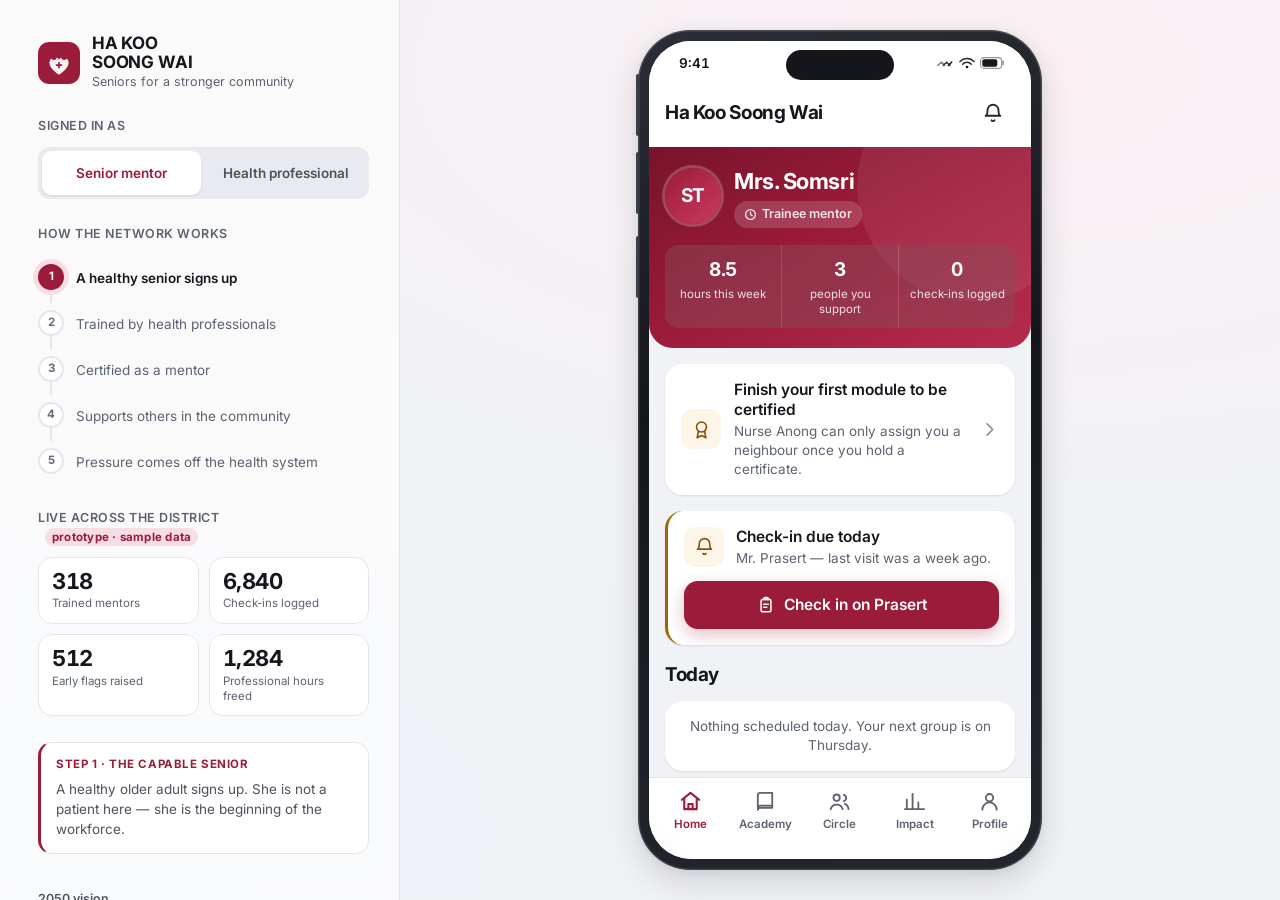
==== index.html @ 1617be30 "Ha Koo Soong Wai — senior mentor network prototype A working, self-contained prototype of the senior" ====
<!doctype html>
<!--
  Ha Koo Soong Wai — Senior-to-Senior Health Network
  Generated by build.js from src/. Edit the files in src/, then run: node build.js
-->
<html lang="en">
<head>
<meta charset="utf-8">
<meta name="viewport" content="width=device-width, initial-scale=1, viewport-fit=cover">
<meta name="color-scheme" content="light">
<title>Ha Koo Soong Wai</title>
<meta name="description" content="A working prototype of a senior-to-senior health network: older adults trained and certified by community health professionals, then supporting other older adults as peer health mentors.">
<link rel="preconnect" href="https://fonts.googleapis.com">
<link rel="preconnect" href="https://fonts.gstatic.com" crossorigin>
<link href="https://fonts.googleapis.com/css2?family=Inter:wght@400;500;600;700&display=swap" rel="stylesheet">
<link rel="icon" href="data:image/svg+xml,%3Csvg xmlns='http://www.w3.org/2000/svg' viewBox='0 0 48 48'%3E%3Crect width='48' height='48' rx='13' fill='%239B1B3A'/%3E%3Cpath d='M24 37.5s-11-6.6-11-14a6.1 6.1 0 0 1 11-3.4 6.1 6.1 0 0 1 11 3.4c0 7.4-11 14-11 14z' fill='%23fff'/%3E%3C/svg%3E">
<style>
/* ==========================================================================
   Ha Koo Soong Wai — Senior-to-Senior Health Network
   Design system. The senior-mentor side of the Ha Koo Soong Wai platform.

   Elderly-first constraints that drive the type scale and hit sizes:
   base text is 17px (not 14), every interactive row is >= 48px tall,
   and body contrast clears 7:1. A text-size control scales type only,
   never spacing, so the layout cannot break at 125%.
   ========================================================================== */

/* --- tokens ------------------------------------------------------------- */
:root {
  /* The prototype deliberately commits to iOS light, matching the platform's existing
     design language, so every colour is painted explicitly rather than themed. */
  color-scheme: light;

  /* brand — inherited from app1 */
  --maroon-900: #5E0E22;
  --maroon-800: #78132C;
  --maroon-700: #9B1B3A;   /* primary */
  --maroon-600: #AE2346;
  --maroon-500: #C93A60;
  --maroon-200: #EDC6D2;
  --maroon-100: #F7DDE5;
  --blush-50:  #FDF3F6;

  /* ink — the two muted steps are set by contrast against the darker of the
     two surfaces (#F1F2F5), not by eye: ink-400 clears 4.6:1 there and ink-500
     5.2:1. ink-300 is decoration only (chevrons, dividers) and never carries
     text, because it does not clear 3:1. */
  --ink-900: #15171C;
  --ink-800: #24272F;
  --ink-600: #4C525E;
  --ink-500: #5C636F;
  --ink-400: #666D78;
  --ink-300: #8A9099;   /* decoration only: clears 3:1, never used for text */

  /* triage panel gradients — endpoints are tokens so the contrast check can
     read them instead of duplicating literals. Both ends clear 4.5:1 on white. */
  --triage-good-a: #0F6B41;  --triage-good-b: #157A48;
  --triage-warn-a: #7E5405;  --triage-warn-b: #9C6B0B;
  --triage-crit-a: #96221A;  --triage-crit-b: #BE3527;

  /* surfaces */
  --paper:  #FFFFFF;
  --canvas: #F1F2F5;
  --canvas-2: #E9EAEF;
  --line: #E4E6EB;
  --line-soft: #F0F1F4;

  /* status — always paired with an icon, never colour alone */
  --good-700: #0F6B41;
  --good-500: #12854F;
  --good-100: #D6EFE1;
  --good-50:  #ECF8F1;

  --warn-700: #7E5405;
  --warn-500: #9A6608;
  --warn-100: #F8E4BE;
  --warn-50:  #FDF6E8;

  --crit-700: #96221A;
  --crit-500: #B32A20;
  --crit-100: #F7D8D4;
  --crit-50:  #FDF1EF;

  --info-700: #17518F;
  --info-500: #1D5FA8;
  --info-100: #D9E7F8;
  --info-50:  #EFF5FD;

  /* data-viz — single-series charts use the brand hue */
  --series-1: #9B1B3A;
  --series-2: #1D5FA8;
  --grid: #E4E6EB;
  --axis: #C7CBD2;

  /* type scale — the only thing the text-size control moves */
  --fs: 1;
  --t-11: calc(11.5px * var(--fs));
  --t-12: calc(12.5px * var(--fs));
  --t-13: calc(13.5px * var(--fs));
  --t-14: calc(14.5px * var(--fs));
  --t-15: calc(15.5px * var(--fs));
  --t-17: calc(17px   * var(--fs));
  --t-19: calc(19px   * var(--fs));
  --t-22: calc(22px   * var(--fs));
  --t-26: calc(26px   * var(--fs));
  --t-32: calc(32px   * var(--fs));
  --t-44: calc(44px   * var(--fs));

  --font: 'Inter', system-ui, -apple-system, 'Segoe UI', Roboto, sans-serif;

  --r-sm: 10px;
  --r-md: 14px;
  --r-lg: 18px;
  --r-xl: 24px;

  --tap: 48px;

  --sh-1: 0 1px 2px rgba(21, 23, 28, .06), 0 1px 3px rgba(21, 23, 28, .04);
  --sh-2: 0 2px 8px rgba(21, 23, 28, .07), 0 1px 2px rgba(21, 23, 28, .04);
  --sh-3: 0 12px 32px rgba(21, 23, 28, .14), 0 2px 8px rgba(21, 23, 28, .06);
  --sh-maroon: 0 6px 18px rgba(155, 27, 58, .28);
}

/* --- reset -------------------------------------------------------------- */
*, *::before, *::after { box-sizing: border-box; }
html, body { margin: 0; padding: 0; }
body {
  font-family: var(--font);
  font-size: var(--t-17);
  line-height: 1.5;
  color: var(--ink-900);
  background: var(--canvas);
  -webkit-font-smoothing: antialiased;
  text-rendering: optimizeLegibility;
}
button, input, select, textarea { font: inherit; color: inherit; border: 0; background: none; }
button { cursor: pointer; border: none; background: none; }
h1, h2, h3, h4, p, ul, ol, figure { margin: 0; }
ul, ol { padding: 0; list-style: none; }
svg { display: block; }
:focus-visible {
  outline: 3px solid var(--maroon-600);
  outline-offset: 2px;
  border-radius: 6px;
}
[hidden] { display: none !important; }

/* ==========================================================================
   Stage — desktop shows the app beside a live system panel
   ========================================================================== */
.stage {
  min-height: 100dvh;
  display: grid;
  grid-template-columns: minmax(340px, 400px) 1fr;
  gap: 0;
  background:
    radial-gradient(120% 80% at 78% 8%, #FBF0F4 0%, rgba(251,240,244,0) 58%),
    radial-gradient(90% 70% at 10% 92%, #EFF1F7 0%, rgba(239,241,247,0) 60%),
    var(--canvas);
}

/* --- rail --------------------------------------------------------------- */
.rail {
  padding: 34px 30px 28px 38px;
  display: flex;
  flex-direction: column;
  gap: 26px;
  border-right: 1px solid var(--line);
  background: rgba(255, 255, 255, .62);
  backdrop-filter: blur(6px);
  overflow-y: auto;
  max-height: 100dvh;
}
.rail__brand { display: flex; align-items: center; gap: 12px; }
.rail__mark { flex: none; }
.brand__name {
  font-size: var(--t-17);
  font-weight: 700;
  letter-spacing: -.01em;
  line-height: 1.1;
  text-transform: uppercase;
}
.brand__sub {
  font-size: var(--t-12);
  color: var(--ink-500);
  margin-top: 3px;
  line-height: 1.35;
}

.rail__block { display: flex; flex-direction: column; gap: 11px; }
.rail__label {
  font-size: var(--t-12);
  font-weight: 600;
  color: var(--ink-500);
  letter-spacing: .04em;
  text-transform: uppercase;
}
/* the counters are illustrative — say so rather than let them read as real */
.demo-tag {
  margin-left: 7px;
  padding: 2px 7px;
  border-radius: 999px;
  background: var(--maroon-100);
  color: var(--maroon-700);
  font-size: var(--t-11);
  font-weight: 700;
  letter-spacing: .02em;
  text-transform: none;
  white-space: nowrap;
}

/* role switch */
.roles { display: flex; gap: 6px; background: var(--canvas-2); padding: 4px; border-radius: 12px; }
.roles button {
  flex: 1;
  min-height: 44px;
  border-radius: 9px;
  font-size: var(--t-13);
  font-weight: 600;
  color: var(--ink-600);
  transition: background .16s ease, color .16s ease;
}
.roles button[aria-selected="true"] {
  background: var(--paper);
  color: var(--maroon-700);
  box-shadow: var(--sh-1);
}

/* the loop diagram */
.loop { position: relative; display: flex; flex-direction: column; gap: 2px; }
.loop__item {
  position: relative;
  display: grid;
  grid-template-columns: 26px 1fr;
  gap: 12px;
  align-items: center;
  min-height: 44px;
  padding: 7px 0;
  text-align: left;
  width: 100%;
  transition: opacity .18s ease;
}
.loop__item::before {
  content: '';
  position: absolute;
  left: 12px;
  top: 26px;
  bottom: -4px;
  width: 2px;
  background: var(--line);
}
.loop__item:last-child::before { display: none; }
.loop__dot {
  width: 26px; height: 26px;
  border-radius: 50%;
  display: grid; place-items: center;
  background: var(--paper);
  border: 2px solid var(--line);
  color: var(--ink-400);
  font-size: var(--t-11);
  font-weight: 700;
  z-index: 1;
  transition: all .2s ease;
}
.loop__text { font-size: var(--t-13); color: var(--ink-500); line-height: 1.35; padding-top: 3px; }
.loop__item.is-done .loop__dot { border-color: var(--maroon-200); color: var(--maroon-700); background: var(--blush-50); }
.loop__item.is-done::before { background: var(--maroon-200); }
.loop__item.is-active .loop__dot {
  background: var(--maroon-700);
  border-color: var(--maroon-700);
  color: #fff;
  box-shadow: 0 0 0 5px var(--maroon-100);
}
.loop__item.is-active .loop__text { color: var(--ink-900); font-weight: 600; }
.loop__item[data-go]:hover .loop__text { color: var(--maroon-700); }

/* live counters */
.counters { display: grid; grid-template-columns: 1fr 1fr; gap: 10px; }
.counter {
  background: var(--paper);
  border: 1px solid var(--line);
  border-radius: var(--r-md);
  padding: 11px 13px 12px;
  transition: border-color .3s ease, box-shadow .3s ease, background .3s ease;
}
.counter.is-bumped {
  border-color: var(--maroon-200);
  background: var(--blush-50);
  box-shadow: 0 0 0 4px rgba(155, 27, 58, .07);
}
.counter__v {
  font-size: var(--t-22);
  font-weight: 700;
  letter-spacing: -.02em;
  line-height: 1.1;
}
.counter__k { font-size: var(--t-11); color: var(--ink-500); margin-top: 3px; line-height: 1.3; }
.counter.is-bumped .counter__v { color: var(--maroon-700); }

/* narration */
.note {
  background: var(--paper);
  border: 1px solid var(--line);
  border-left: 3px solid var(--maroon-700);
  border-radius: var(--r-md);
  padding: 13px 15px 14px;
}
.note__eyebrow {
  font-size: var(--t-11);
  font-weight: 700;
  color: var(--maroon-700);
  letter-spacing: .05em;
  text-transform: uppercase;
}
.note__body { font-size: var(--t-13); color: var(--ink-600); line-height: 1.5; margin-top: 5px; }

.rail__foot { margin-top: auto; padding-top: 10px; display: flex; flex-direction: column; gap: 12px; }
.rail__vision { font-size: var(--t-12); color: var(--ink-400); line-height: 1.5; }
.rail__vision b { color: var(--ink-600); font-weight: 600; }

.ghost-btn {
  min-height: 44px;
  border: 1px solid var(--line);
  border-radius: var(--r-sm);
  background: var(--paper);
  font-size: var(--t-13);
  font-weight: 600;
  color: var(--ink-600);
  display: inline-flex; align-items: center; justify-content: center; gap: 7px;
  transition: background .15s ease, border-color .15s ease;
}
.ghost-btn:hover { background: var(--blush-50); border-color: var(--maroon-200); color: var(--maroon-700); }

/* --- phone -------------------------------------------------------------- */
.stage__phone-area {
  display: grid;
  place-items: center;
  padding: 30px 24px;
  min-height: 100dvh;
}
.phone {
  width: 404px;
  max-width: 100%;
  height: min(872px, calc(100dvh - 60px));
  background: linear-gradient(168deg, #2B2E36 0%, #14161B 42%, #23262D 100%);
  border-radius: 52px;
  padding: 11px;
  box-shadow:
    var(--sh-3),
    inset 0 0 0 1.5px rgba(255, 255, 255, .14);
  position: relative;
  flex: none;
}
.phone::after {
  content: '';
  position: absolute;
  top: 122px; left: -2px;
  width: 3px; height: 62px;
  border-radius: 2px 0 0 2px;
  background: #3A3E47;
  box-shadow: 0 -78px 0 #3A3E47, 0 84px 0 #3A3E47;
}
.phone__screen {
  width: 100%; height: 100%;
  background: var(--paper);
  border-radius: 42px;
  overflow: hidden;
  display: flex;
  flex-direction: column;
  position: relative;
}

/* status bar */
.statusbar {
  flex: none;
  height: 44px;
  padding: 0 26px 0 30px;
  display: flex;
  align-items: center;
  justify-content: space-between;
  font-size: var(--t-13);
  font-weight: 600;
  background: var(--paper);
  position: relative;
  z-index: 20;
}
.statusbar__notch {
  position: absolute;
  top: 9px; left: 50%;
  transform: translateX(-50%);
  width: 108px; height: 30px;
  background: #14161B;
  border-radius: 16px;
}
.statusbar__right { display: flex; align-items: center; gap: 5px; }
.statusbar__right svg { color: var(--ink-900); }

/* app chrome */
.app { flex: 1; display: flex; flex-direction: column; min-height: 0; }
.appbar {
  flex: none;
  display: flex;
  align-items: center;
  gap: 10px;
  padding: 6px 16px 12px;
  background: var(--paper);
  min-height: 52px;
  position: relative;
  z-index: 15;
}
.appbar__title {
  font-size: var(--t-19);
  font-weight: 700;
  letter-spacing: -.02em;
  flex: 1;
  min-width: 0;
  overflow: hidden;
  text-overflow: ellipsis;
  white-space: nowrap;
}
.appbar__title--c { text-align: center; }
.appbar__btn {
  width: 44px; height: 44px;
  border-radius: 50%;
  display: grid; place-items: center;
  color: var(--ink-800);
  flex: none;
  position: relative;
  transition: background .15s ease;
}
.appbar__btn:hover { background: var(--line-soft); }
.appbar__btn--back { margin-left: -8px; }
.appbar__dot {
  position: absolute;
  top: 5px; right: 5px;
  min-width: 16px; height: 16px;
  padding: 0 4px;
  border-radius: 8px;
  background: var(--crit-500);
  color: #fff;
  font-size: var(--t-11);
  font-weight: 700;
  display: grid; place-items: center;
  border: 2px solid var(--paper);
}

.view {
  flex: 1;
  overflow-y: auto;
  overflow-x: hidden;
  background: var(--canvas);
  scrollbar-width: thin;
  scroll-behavior: smooth;
  overscroll-behavior: contain;
}
.view::-webkit-scrollbar { width: 8px; }
.view::-webkit-scrollbar-thumb { background: #D3D6DC; border-radius: 4px; border: 2px solid var(--canvas); }
.pad { padding: 16px; display: flex; flex-direction: column; gap: 16px; }
.pad--flush { padding: 0; }

/* tab bar */
.tabbar {
  flex: none;
  display: grid;
  grid-template-columns: repeat(5, 1fr);
  background: rgba(255, 255, 255, .94);
  backdrop-filter: blur(12px);
  border-top: 1px solid var(--line);
  padding: 6px 4px 20px;
}
.tabbar button {
  display: flex;
  flex-direction: column;
  align-items: center;
  gap: 3px;
  padding: 6px 2px;
  min-height: var(--tap);
  color: var(--ink-500);
  font-size: var(--t-11);
  font-weight: 600;
  border-radius: 10px;
  transition: color .15s ease;
  position: relative;
}
.tabbar button[aria-current="page"] { color: var(--maroon-700); }
.tabbar__badge {
  position: absolute;
  top: 1px;
  left: 50%;
  margin-left: 4px;
  min-width: 15px; height: 15px;
  padding: 0 3px;
  border-radius: 8px;
  background: var(--crit-500);
  color: #fff;
  font-size: var(--t-11);
  font-weight: 700;
  display: grid; place-items: center;
  border: 2px solid var(--paper);
}

/* ==========================================================================
   Components
   ========================================================================== */
.card {
  background: var(--paper);
  border-radius: var(--r-lg);
  box-shadow: var(--sh-1);
  overflow: hidden;
}
.card--pad { padding: 16px; }
.card--flat { box-shadow: none; border: 1px solid var(--line); }

.section-head {
  display: flex;
  align-items: baseline;
  justify-content: space-between;
  gap: 10px;
  margin-bottom: -4px;
}
.section-head h2 {
  font-size: var(--t-19);
  font-weight: 700;
  letter-spacing: -.02em;
}
.section-head p { font-size: var(--t-12); color: var(--ink-500); }
.link-btn {
  font-size: var(--t-13);
  font-weight: 600;
  color: var(--maroon-700);
  min-height: 32px;
  padding: 0 2px;
  display: inline-flex; align-items: center; gap: 4px;
}

/* buttons */
.btn {
  min-height: var(--tap);
  padding: 0 20px;
  border-radius: var(--r-md);
  font-size: var(--t-15);
  font-weight: 600;
  display: inline-flex;
  align-items: center;
  justify-content: center;
  gap: 9px;
  transition: background .15s ease, transform .08s ease, box-shadow .15s ease;
}
.btn:active { transform: scale(.985); }
.btn--primary { background: var(--maroon-700); color: #fff; box-shadow: var(--sh-maroon); }
.btn--primary:hover { background: var(--maroon-600); }
.btn--ghost { background: var(--paper); color: var(--ink-800); box-shadow: inset 0 0 0 1.5px var(--line); }
.btn--ghost:hover { background: var(--line-soft); }
.btn--soft { background: var(--blush-50); color: var(--maroon-700); box-shadow: inset 0 0 0 1.5px var(--maroon-100); }
.btn--soft:hover { background: var(--maroon-100); }
.btn--good { background: var(--good-500); color: #fff; }
.btn--good:hover { background: var(--good-700); }
.btn--danger { background: var(--crit-500); color: #fff; }
.btn--danger:hover { background: var(--crit-700); }
.btn--block { width: 100%; }
.btn--sm { min-height: 40px; padding: 0 15px; font-size: var(--t-13); }
.btn[disabled] { opacity: .45; pointer-events: none; }

/* chips */
.chip {
  display: inline-flex;
  align-items: center;
  gap: 5px;
  min-height: 30px;
  padding: 4px 11px;
  border-radius: 999px;
  font-size: var(--t-12);
  font-weight: 600;
  background: var(--canvas-2);
  color: var(--ink-600);
  white-space: nowrap;
}
.chip--good { background: var(--good-100); color: var(--good-700); }
.chip--warn { background: var(--warn-100); color: var(--warn-700); }
.chip--crit { background: var(--crit-100); color: var(--crit-700); }
.chip--info { background: var(--info-100); color: var(--info-700); }
.chip--brand { background: var(--maroon-100); color: var(--maroon-700); }
.chips { display: flex; flex-wrap: wrap; gap: 7px; }

/* rows */
.row {
  display: flex;
  align-items: center;
  gap: 13px;
  width: 100%;
  min-height: var(--tap);
  padding: 12px 16px;
  text-align: left;
  transition: background .15s ease;
}
.row + .row { box-shadow: inset 0 1px 0 var(--line-soft); }
.row:hover { background: var(--blush-50); }
.row__ic {
  width: 40px; height: 40px;
  border-radius: 11px;
  display: grid; place-items: center;
  flex: none;
  background: var(--blush-50);
  color: var(--maroon-700);
}
.row__ic--good { background: var(--good-50); color: var(--good-700); }
.row__ic--warn { background: var(--warn-50); color: var(--warn-700); }
.row__ic--crit { background: var(--crit-50); color: var(--crit-700); }
.row__ic--info { background: var(--info-50); color: var(--info-700); }
.row__ic--plain { background: var(--canvas-2); color: var(--ink-600); }
/* these are spans, so they must be told to stack — as inline elements the
   title and subtitle run together on one line */
.row__b { flex: 1; min-width: 0; display: block; }
.row__t { display: block; font-size: var(--t-15); font-weight: 600; line-height: 1.3; }
.row__s { display: block; font-size: var(--t-13); color: var(--ink-500); line-height: 1.4; margin-top: 2px; }
.row__chev { color: var(--ink-300); flex: none; }

/* avatars */
.av {
  border-radius: 50%;
  display: grid;
  place-items: center;
  flex: none;
  font-weight: 700;
  color: #fff;
  background: var(--maroon-700);
  overflow: hidden;
  letter-spacing: -.01em;
}
.av--56 { width: 56px; height: 56px; font-size: var(--t-19); }
.av--48 { width: 48px; height: 48px; font-size: var(--t-17); }
.av--40 { width: 40px; height: 40px; font-size: var(--t-14); }
.av--72 { width: 72px; height: 72px; font-size: var(--t-26); }
.av--g1 { background: linear-gradient(140deg, #9B1B3A, #C93A60); }
.av--g2 { background: linear-gradient(140deg, #1D5FA8, #3E82CF); }
.av--g3 { background: linear-gradient(140deg, #0F6B41, #1E9C63); }
.av--g4 { background: linear-gradient(140deg, #7E5405, #B98A16); }
.av--g5 { background: linear-gradient(140deg, #4B3A8F, #7A66C9); }
.av--g6 { background: linear-gradient(140deg, #96221A, #C4544A); }
.av-wrap { position: relative; flex: none; }
.av-wrap__badge {
  position: absolute;
  right: -2px; bottom: -2px;
  width: 22px; height: 22px;
  border-radius: 50%;
  background: var(--good-500);
  border: 2.5px solid var(--paper);
  display: grid; place-items: center;
  color: #fff;
}

/* hero / mentor banner */
.hero {
  background: linear-gradient(150deg, var(--maroon-800) 0%, var(--maroon-700) 46%, #B62B4E 100%);
  color: #fff;
  padding: 18px 16px 20px;
  border-radius: 0 0 var(--r-xl) var(--r-xl);
  position: relative;
  overflow: hidden;
}
.hero::after {
  content: '';
  position: absolute;
  right: -56px; top: -76px;
  width: 230px; height: 230px;
  border-radius: 50%;
  background: rgba(255, 255, 255, .07);
}
.hero__top { display: flex; align-items: center; gap: 13px; position: relative; z-index: 1; }
.hero__name { font-size: var(--t-22); font-weight: 700; letter-spacing: -.02em; }
.hero__meta { font-size: var(--t-13); opacity: .88; margin-top: 3px; display: flex; align-items: center; gap: 6px; flex-wrap: wrap; }
.hero .av { box-shadow: 0 0 0 3px rgba(255, 255, 255, .22); }
.hero__strip {
  display: grid;
  grid-template-columns: repeat(3, 1fr);
  gap: 1px;
  margin-top: 17px;
  background: rgba(255, 255, 255, .18);
  border-radius: var(--r-md);
  overflow: hidden;
  position: relative;
  z-index: 1;
}
.hero__stat { background: rgba(94, 14, 34, .34); padding: 11px 8px 12px; text-align: center; }
.hero__stat b { display: block; font-size: var(--t-19); font-weight: 700; letter-spacing: -.02em; }
.hero__stat span { font-size: var(--t-11); opacity: .85; line-height: 1.25; display: block; margin-top: 3px; }

/* status pill on dark */
.pill-verified {
  display: inline-flex;
  align-items: center;
  gap: 5px;
  background: rgba(255, 255, 255, .19);
  border-radius: 999px;
  padding: 4px 10px;
  font-size: var(--t-12);
  font-weight: 600;
}

/* quick actions */
.quick { display: grid; grid-template-columns: 1fr 1fr; gap: 10px; }
.quick button {
  background: var(--paper);
  border-radius: var(--r-md);
  padding: 14px 13px;
  display: flex;
  flex-direction: column;
  gap: 9px;
  align-items: flex-start;
  text-align: left;
  box-shadow: var(--sh-1);
  min-height: 96px;
  transition: transform .1s ease, box-shadow .15s ease;
}
.quick button:hover { box-shadow: var(--sh-2); transform: translateY(-1px); }
.quick__ic {
  width: 36px; height: 36px;
  border-radius: 10px;
  display: grid; place-items: center;
  background: var(--blush-50);
  color: var(--maroon-700);
}
.quick__t { font-size: var(--t-14); font-weight: 600; line-height: 1.25; }
.quick__s { font-size: var(--t-11); color: var(--ink-500); margin-top: -5px; }

/* progress */
.bar { height: 8px; border-radius: 4px; background: var(--canvas-2); overflow: hidden; }
.bar__f { height: 100%; border-radius: 4px; background: var(--maroon-700); transition: width .5s cubic-bezier(.2,.8,.3,1); }
.bar__f--good { background: var(--good-500); }
.bar--thin { height: 6px; }

.ring { position: relative; flex: none; }
.ring svg { transform: rotate(-90deg); }
.ring__c { fill: none; stroke: rgba(255,255,255,.22); }
.ring__v { fill: none; stroke: #fff; stroke-linecap: round; transition: stroke-dashoffset .7s cubic-bezier(.2,.8,.3,1); }
.ring__label {
  position: absolute;
  inset: 0;
  display: grid;
  place-items: center;
  font-size: var(--t-14);
  font-weight: 700;
}

/* course card */
.course { display: flex; gap: 0; flex-direction: column; }
.course__cover {
  height: 92px;
  display: flex;
  align-items: flex-end;
  padding: 12px 15px;
  color: #fff;
  position: relative;
  overflow: hidden;
}
.course__cover::after {
  content: '';
  position: absolute;
  right: -30px; top: -46px;
  width: 132px; height: 132px;
  border-radius: 50%;
  background: rgba(255, 255, 255, .11);
}
.course__cover svg { position: absolute; right: 14px; bottom: 12px; opacity: .95; }
.cv-1 { background: linear-gradient(135deg, #9B1B3A, #C4405F); }
.cv-2 { background: linear-gradient(135deg, #17518F, #3E82CF); }
.cv-3 { background: linear-gradient(135deg, #0F6B41, #1E9C63); }
.cv-4 { background: linear-gradient(135deg, #7E5405, #B98A16); }
.cv-5 { background: linear-gradient(135deg, #4B3A8F, #7A66C9); }
.course__body { padding: 13px 15px 15px; display: flex; flex-direction: column; gap: 9px; }
.course__t { font-size: var(--t-15); font-weight: 700; line-height: 1.3; letter-spacing: -.01em; }
.course__by { font-size: var(--t-12); color: var(--ink-500); }
.course__foot { display: flex; align-items: center; justify-content: space-between; gap: 10px; }
.course__meta { font-size: var(--t-11); color: var(--ink-400); display: flex; align-items: center; gap: 6px; }

/* lesson */
.lesson-body { font-size: var(--t-15); color: var(--ink-800); line-height: 1.62; display: flex; flex-direction: column; gap: 13px; }
.lesson-body strong { font-weight: 600; color: var(--ink-900); }
.callout {
  border-radius: var(--r-md);
  padding: 14px 15px;
  font-size: var(--t-14);
  line-height: 1.55;
}
.callout--key { background: var(--blush-50); border-left: 3px solid var(--maroon-700); color: var(--ink-800); }
.callout--warn { background: var(--warn-50); border-left: 3px solid var(--warn-500); color: var(--warn-700); }
.callout--crit { background: var(--crit-50); border-left: 3px solid var(--crit-500); color: var(--crit-700); }
.callout__t {
  font-size: var(--t-12);
  font-weight: 700;
  text-transform: uppercase;
  letter-spacing: .05em;
  margin-bottom: 5px;
  display: flex; align-items: center; gap: 6px;
}
.dots { display: flex; gap: 6px; align-items: center; justify-content: center; }
.dots i {
  width: 7px; height: 7px;
  border-radius: 50%;
  background: var(--canvas-2);
  transition: all .25s ease;
}
.dots i.on { background: var(--maroon-700); width: 20px; border-radius: 4px; }
.dots i.done { background: var(--maroon-200); }

/* quiz */
.opt {
  display: flex;
  align-items: flex-start;
  gap: 12px;
  width: 100%;
  text-align: left;
  padding: 14px 15px;
  border-radius: var(--r-md);
  background: var(--paper);
  box-shadow: inset 0 0 0 1.5px var(--line);
  min-height: var(--tap);
  font-size: var(--t-14);
  line-height: 1.45;
  transition: box-shadow .15s ease, background .15s ease;
}
.opt:hover { background: var(--blush-50); }
.opt__k {
  width: 26px; height: 26px;
  border-radius: 50%;
  background: var(--canvas-2);
  color: var(--ink-600);
  display: grid; place-items: center;
  font-size: var(--t-12);
  font-weight: 700;
  flex: none;
}
.opt.is-correct { box-shadow: inset 0 0 0 2px var(--good-500); background: var(--good-50); }
.opt.is-correct .opt__k { background: var(--good-500); color: #fff; }
.opt.is-wrong { box-shadow: inset 0 0 0 2px var(--crit-500); background: var(--crit-50); }
.opt.is-wrong .opt__k { background: var(--crit-500); color: #fff; }
.opt[disabled] { cursor: default; }
.opt--feed { margin-top: 10px; }

/* certificate */
.cert {
  background: var(--paper);
  border-radius: var(--r-md);
  padding: 22px 18px 20px;
  text-align: center;
  border: 2.5px solid var(--maroon-100);
  position: relative;
  overflow: hidden;
}
.cert::before, .cert::after {
  content: '';
  position: absolute;
  width: 64px; height: 64px;
  border: 2px solid var(--maroon-100);
  border-radius: 50%;
}
.cert::before { top: -34px; left: -34px; }
.cert::after { bottom: -34px; right: -34px; }
.cert__eyebrow {
  font-size: var(--t-11);
  font-weight: 700;
  letter-spacing: .16em;
  text-transform: uppercase;
  color: var(--maroon-700);
}
.cert__name {
  font-size: var(--t-26);
  font-weight: 700;
  letter-spacing: -.02em;
  margin: 9px 0 5px;
  line-height: 1.15;
}
.cert__course { font-size: var(--t-15); font-weight: 600; color: var(--ink-800); line-height: 1.4; }
.cert__rule { height: 1px; background: var(--line); margin: 17px 0 0; }
.cert__grid {
  display: grid;
  grid-template-columns: 1fr 1fr;
  gap: 12px;
  text-align: left;
  margin-top: 14px;
}
.cert__k { font-size: var(--t-11); color: var(--ink-500); }
.cert__v { font-size: var(--t-13); font-weight: 600; margin-top: 2px; }

/* check-in form */
.field { display: flex; flex-direction: column; gap: 7px; }
.field__label { font-size: var(--t-14); font-weight: 600; }
.field__hint { font-size: var(--t-12); color: var(--ink-500); line-height: 1.45; }
.input {
  display: block;
  min-height: var(--tap);
  border-radius: var(--r-md);
  background: var(--paper);
  box-shadow: inset 0 0 0 1.5px var(--line);
  padding: 0 15px;
  font-size: var(--t-17);
  font-weight: 600;
  width: 100%;
  transition: box-shadow .15s ease;
}
textarea.input { line-height: 1.5; }
.input:focus { outline: none; box-shadow: inset 0 0 0 2px var(--maroon-600); }
.input--num { text-align: center; font-variant-numeric: tabular-nums; }

.stepper { display: grid; grid-template-columns: 56px 1fr 56px; gap: 10px; align-items: center; }
.stepper button {
  height: var(--tap);
  border-radius: var(--r-md);
  background: var(--blush-50);
  color: var(--maroon-700);
  display: grid; place-items: center;
  box-shadow: inset 0 0 0 1.5px var(--maroon-100);
  transition: background .15s ease;
}
.stepper button:hover { background: var(--maroon-100); }

.opts { display: flex; flex-direction: column; gap: 9px; }
.opt-2 { display: grid; grid-template-columns: 1fr 1fr; gap: 9px; }
.opt-3 { display: grid; grid-template-columns: repeat(3, 1fr); gap: 9px; }
.pick {
  min-height: var(--tap);
  border-radius: var(--r-md);
  background: var(--paper);
  box-shadow: inset 0 0 0 1.5px var(--line);
  font-size: var(--t-14);
  font-weight: 600;
  color: var(--ink-600);
  display: flex;
  align-items: center;
  justify-content: center;
  gap: 7px;
  padding: 8px 10px;
  text-align: center;
  transition: all .15s ease;
}
.pick:hover { background: var(--blush-50); }
.pick[aria-pressed="true"] {
  background: var(--blush-50);
  box-shadow: inset 0 0 0 2px var(--maroon-700);
  color: var(--maroon-700);
}
.pick[aria-pressed="true"].is-good { background: var(--good-50); box-shadow: inset 0 0 0 2px var(--good-500); color: var(--good-700); }
.pick[aria-pressed="true"].is-warn { background: var(--warn-50); box-shadow: inset 0 0 0 2px var(--warn-500); color: var(--warn-700); }
.pick[aria-pressed="true"].is-crit { background: var(--crit-50); box-shadow: inset 0 0 0 2px var(--crit-500); color: var(--crit-700); }

/* triage banner */
.triage { border-radius: var(--r-lg); padding: 17px 16px 18px; color: #fff; }
.triage--good { background: linear-gradient(140deg, var(--triage-good-a), var(--triage-good-b)); }
.triage--warn { background: linear-gradient(140deg, var(--triage-warn-a), var(--triage-warn-b)); }
.triage--crit { background: linear-gradient(140deg, var(--triage-crit-a), var(--triage-crit-b)); }
.triage__ic {
  width: 48px; height: 48px;
  border-radius: 50%;
  background: rgba(255, 255, 255, .2);
  display: grid; place-items: center;
  margin-bottom: 11px;
}
.triage__t { font-size: var(--t-22); font-weight: 700; letter-spacing: -.02em; }
.triage__s { font-size: var(--t-14); opacity: .93; margin-top: 5px; line-height: 1.5; }
.triage__list { margin-top: 13px; display: flex; flex-direction: column; gap: 7px; }
.triage__list li {
  display: flex; gap: 8px; align-items: flex-start;
  font-size: var(--t-13);
  background: rgba(255, 255, 255, .14);
  border-radius: 10px;
  padding: 9px 11px;
  line-height: 1.45;
}

/* vitals readout */
.vitals { display: grid; grid-template-columns: repeat(3, 1fr); gap: 9px; }
.vital {
  background: var(--paper);
  border-radius: var(--r-md);
  padding: 12px 11px 13px;
  text-align: center;
  box-shadow: var(--sh-1);
}
.vital b { display: block; font-size: var(--t-19); font-weight: 700; letter-spacing: -.02em; font-variant-numeric: tabular-nums; }
.vital span { font-size: var(--t-11); color: var(--ink-500); display: block; margin-top: 2px; }
.vital--warn b { color: var(--warn-700); }
.vital--crit b { color: var(--crit-700); }
.vital--good b { color: var(--good-700); }

/* activity */
.act { display: flex; gap: 13px; padding: 14px 15px; align-items: flex-start; }
.act__date {
  width: 52px; flex: none;
  border-radius: var(--r-sm);
  background: var(--blush-50);
  color: var(--maroon-700);
  text-align: center;
  padding: 7px 0 8px;
}
.act__date b { display: block; font-size: var(--t-19); font-weight: 700; line-height: 1.1; }
.act__date span { font-size: var(--t-11); font-weight: 600; letter-spacing: .05em; text-transform: uppercase; }
.act__stack { display: flex; }
.act__stack .av { margin-left: -9px; box-shadow: 0 0 0 2px var(--paper); }
.act__stack .av:first-child { margin-left: 0; }

/* attendee checklist */
.att {
  display: flex;
  align-items: center;
  gap: 12px;
  width: 100%;
  min-height: 58px;
  padding: 9px 14px;
  text-align: left;
  transition: background .15s ease;
}
.att + .att { box-shadow: inset 0 1px 0 var(--line-soft); }
.att:hover { background: var(--blush-50); }
.att__box {
  width: 28px; height: 28px;
  border-radius: 8px;
  box-shadow: inset 0 0 0 2px var(--line);
  display: grid; place-items: center;
  color: transparent;
  flex: none;
  transition: all .15s ease;
  margin-left: auto;
}
.att[aria-pressed="true"] .att__box { background: var(--good-500); box-shadow: none; color: #fff; }

/* ==========================================================================
   Charts — single series, brand hue, hairline grid, selective labels
   ========================================================================== */
.chart { padding: 16px; }
.chart__head { display: flex; align-items: baseline; justify-content: space-between; gap: 8px; margin-bottom: 14px; }
.chart__t { font-size: var(--t-15); font-weight: 700; letter-spacing: -.01em; }
.chart__s { font-size: var(--t-12); color: var(--ink-500); margin-top: 2px; }
.chart__plot { position: relative; height: 132px; display: flex; align-items: flex-end; gap: 0; }
.chart__grid { position: absolute; inset: 0; display: flex; flex-direction: column; justify-content: space-between; }
.chart__grid i { height: 1px; background: var(--grid); }
.chart__cols {
  position: relative;
  width: 100%;
  height: 100%;
  display: grid;
  grid-auto-flow: column;
  grid-auto-columns: 1fr;
  align-items: end;
  gap: 2px; /* the surface gap — adjacent bars never touch */
}
.col { display: flex; flex-direction: column; align-items: center; justify-content: flex-end; height: 100%; position: relative; }
.col__bar {
  width: 100%;
  max-width: 24px;
  background: var(--series-1);
  border-radius: 4px 4px 0 0; /* rounded data-end, square at the baseline */
  transition: height .6s cubic-bezier(.2,.8,.3,1);
  min-height: 3px;
}
.col--now .col__bar { background: var(--series-1); }
.col:not(.col--now) .col__bar { background: var(--maroon-200); }
.col__v {
  position: absolute;
  top: -19px;
  font-size: var(--t-11);
  font-weight: 700;
  color: var(--ink-800);
  font-variant-numeric: tabular-nums;
}
.col__x { font-size: var(--t-11); color: var(--ink-400); margin-top: 6px; font-variant-numeric: tabular-nums; }
.chart__axis { display: grid; grid-auto-flow: column; grid-auto-columns: 1fr; gap: 2px; margin-top: 0; }
.chart__axis span { font-size: var(--t-11); color: var(--ink-400); text-align: center; }
/* the table-view toggle is a real control, so it gets a real hit target */
.chart__toggle {
  display: flex;
  align-items: center;
  gap: 6px;
  min-height: 44px;
  padding: 4px 0;
  font-size: var(--t-12);
  color: var(--ink-500);
  cursor: pointer;
  list-style: none;
}
.chart__toggle::-webkit-details-marker { display: none; }
.chart__toggle::after {
  content: '';
  width: 7px; height: 7px;
  margin-left: 2px;
  border-right: 1.6px solid currentColor;
  border-bottom: 1.6px solid currentColor;
  transform: rotate(45deg) translate(-2px, -2px);
  transition: transform .2s ease;
}
details[open] .chart__toggle::after { transform: rotate(225deg) translate(-1px, -1px); }

/* stacked split bar — two segments, 2px surface gap, legend present */
.split { display: flex; height: 14px; border-radius: 7px; overflow: hidden; background: var(--canvas-2); gap: 2px; }
.split__a { background: var(--series-1); }
.split__b { background: var(--series-2); }
.legend { display: flex; flex-wrap: wrap; gap: 14px; margin-top: 12px; }
.legend__i { display: flex; align-items: center; gap: 7px; font-size: var(--t-12); color: var(--ink-600); }
.legend__k { width: 11px; height: 11px; border-radius: 3px; flex: none; }
.legend__k--a { background: var(--series-1); }
.legend__k--b { background: var(--series-2); }

/* hero figure — exactly one per view */
.hero-fig { text-align: center; padding: 22px 16px 20px; }
.hero-fig b {
  display: block;
  font-size: var(--t-44);
  font-weight: 700;
  letter-spacing: -.035em;
  line-height: 1;
  color: var(--maroon-700);
}
.hero-fig span { display: block; font-size: var(--t-14); color: var(--ink-600); margin-top: 9px; line-height: 1.45; }
.hero-fig em { display: block; font-size: var(--t-12); color: var(--ink-400); font-style: normal; margin-top: 7px; }

/* stat tiles */
.tiles { display: grid; grid-template-columns: 1fr 1fr; gap: 10px; }
.tile {
  background: var(--paper);
  border-radius: var(--r-md);
  padding: 13px 14px 14px;
  box-shadow: var(--sh-1);
}
.tile__k { font-size: var(--t-12); color: var(--ink-500); line-height: 1.3; }
.tile__v { font-size: var(--t-22); font-weight: 700; letter-spacing: -.02em; margin-top: 5px; line-height: 1.1; }
.tile__d { font-size: var(--t-11); margin-top: 5px; display: flex; align-items: center; gap: 4px; color: var(--ink-400); }
.tile__d--up { color: var(--good-700); }
.tile__d--down { color: var(--crit-700); }

/* meter — track is a lighter step of the fill's own ramp */
.meter { height: 10px; border-radius: 5px; background: var(--maroon-100); overflow: hidden; }
.meter__f { height: 100%; background: var(--maroon-700); border-radius: 5px; transition: width .6s cubic-bezier(.2,.8,.3,1); }
.meter--good { background: var(--good-100); }
.meter--good .meter__f { background: var(--good-500); }

/* table view for the charts (accessibility) */
.tbl { width: 100%; border-collapse: collapse; font-size: var(--t-12); margin-top: 12px; }
.tbl th, .tbl td { text-align: left; padding: 7px 8px; border-bottom: 1px solid var(--line-soft); }
.tbl th { color: var(--ink-500); font-weight: 600; }
.tbl td { font-variant-numeric: tabular-nums; }
.tbl td:last-child, .tbl th:last-child { text-align: right; }

/* timeline */
.tl { display: flex; flex-direction: column; }
.tl__i { display: grid; grid-template-columns: 26px 1fr; gap: 12px; position: relative; padding-bottom: 15px; }
.tl__i::before { content: ''; position: absolute; left: 12px; top: 24px; bottom: 0; width: 2px; background: var(--line); }
.tl__i:last-child { padding-bottom: 0; }
.tl__i:last-child::before { display: none; }
.tl__dot { width: 26px; height: 26px; border-radius: 50%; display: grid; place-items: center; z-index: 1; }
.tl__dot--good { background: var(--good-100); color: var(--good-700); }
.tl__dot--warn { background: var(--warn-100); color: var(--warn-700); }
.tl__dot--crit { background: var(--crit-100); color: var(--crit-700); }
.tl__dot--brand { background: var(--maroon-100); color: var(--maroon-700); }
.tl__t { display: block; font-size: var(--t-14); font-weight: 600; line-height: 1.35; padding-top: 3px; }
.tl__s { display: block; font-size: var(--t-12); color: var(--ink-500); margin-top: 3px; line-height: 1.45; }

/* sheet */
.scrim {
  position: absolute;
  inset: 0;
  background: rgba(21, 23, 28, .42);
  z-index: 60;
  display: flex;
  align-items: flex-end;
  animation: fade .2s ease;
}
.sheet {
  background: var(--paper);
  width: 100%;
  border-radius: var(--r-xl) var(--r-xl) 0 0;
  padding: 10px 16px 22px;
  max-height: 88%;
  overflow-y: auto;
  animation: rise .26s cubic-bezier(.2,.8,.3,1);
  box-shadow: 0 -8px 30px rgba(21, 23, 28, .18);
}
.sheet__grab { width: 38px; height: 4px; border-radius: 2px; background: var(--line); margin: 0 auto 14px; }
.sheet__t { font-size: var(--t-19); font-weight: 700; letter-spacing: -.02em; margin-bottom: 5px; }
.sheet__s { font-size: var(--t-13); color: var(--ink-500); margin-bottom: 15px; line-height: 1.5; }
@keyframes fade { from { opacity: 0; } }
@keyframes rise { from { transform: translateY(100%); } }

/* toast */
.toast {
  position: absolute;
  left: 14px; right: 14px;
  bottom: 86px;
  background: var(--ink-900);
  color: #fff;
  border-radius: var(--r-md);
  padding: 13px 15px;
  font-size: var(--t-13);
  font-weight: 500;
  display: flex;
  gap: 10px;
  align-items: flex-start;
  z-index: 80;
  animation: toast-in .28s cubic-bezier(.2,.8,.3,1);
  box-shadow: 0 10px 26px rgba(21, 23, 28, .3);
  line-height: 1.45;
}
.toast svg { flex: none; margin-top: 1px; }
@keyframes toast-in { from { opacity: 0; transform: translateY(14px); } }

/* empty state */
.empty { text-align: center; padding: 40px 26px; }
.empty__ic {
  width: 62px; height: 62px;
  border-radius: 50%;
  background: var(--canvas-2);
  color: var(--ink-400);
  display: grid; place-items: center;
  margin: 0 auto 14px;
}
.empty__t { font-size: var(--t-15); font-weight: 600; }
.empty__s { font-size: var(--t-13); color: var(--ink-500); margin-top: 6px; line-height: 1.5; }

/* misc */
.stack { display: flex; flex-direction: column; gap: 10px; }
.stack--sm { gap: 7px; }
.row-between { display: flex; align-items: center; justify-content: space-between; gap: 12px; }
.muted { color: var(--ink-500); }
.center { text-align: center; }
.tnum { font-variant-numeric: tabular-nums; }
.fade-in { animation: fade-up .3s cubic-bezier(.2,.8,.3,1) both; }
@keyframes fade-up { from { opacity: 0; transform: translateY(8px); } }

.sr {
  position: absolute; width: 1px; height: 1px;
  padding: 0; margin: -1px; overflow: hidden;
  clip: rect(0 0 0 0); white-space: nowrap; border: 0;
}

/* ==========================================================================
   Responsive — below 1040px the phone goes full-bleed and the panel
   moves underneath, so the app itself is the primary surface.
   ========================================================================== */
@media (max-width: 1040px) {
  .stage { grid-template-columns: 1fr; }
  .rail {
    order: 2;
    max-height: none;
    border-right: none;
    border-top: 1px solid var(--line);
    padding: 26px 22px 30px;
  }
  .stage__phone-area { order: 1; min-height: auto; padding: 0; display: block; }
  .phone {
    width: 100%;
    height: auto;
    min-height: 100dvh;
    border-radius: 0;
    padding: 0;
    background: var(--paper);
    box-shadow: none;
  }
  .phone::after { display: none; }
  .phone__screen { border-radius: 0; min-height: 100dvh; }
  .statusbar__notch { display: none; }
  .rail__foot { margin-top: 6px; }
}

@media (max-width: 400px) {
  .quick { grid-template-columns: 1fr; }
  .quick button { min-height: 0; flex-direction: row; align-items: center; gap: 12px; }
  .quick__s { margin-top: 0; }
}

@media (prefers-reduced-motion: reduce) {
  *, *::before, *::after {
    animation-duration: .001ms !important;
    animation-iteration-count: 1 !important;
    transition-duration: .001ms !important;
    scroll-behavior: auto !important;
  }
}

</style>
</head>
<body>

<main class="stage">

  <!-- Left: the system panel. The five stages light up with the app, and the
       counters move as the demo is used. -->
  <aside class="rail" id="rail" aria-label="How the network works"></aside>

  <!-- Right: the app itself. -->
  <div class="stage__phone-area">
    <div class="phone">
      <div class="phone__screen">

        <div class="statusbar">
          <span class="tnum">9:41</span>
          <span class="statusbar__notch"></span>
          <span class="statusbar__right">
            <svg width="17" height="11" viewBox="0 0 17 11" fill="none" aria-hidden="true">
              <path d="M1 7.4 4.4 4l3.4 3.4" stroke="currentColor" stroke-width="1.5" stroke-linecap="round" stroke-linejoin="round" opacity=".5"/>
              <path d="M6.2 7.4 9.6 4l3.4 3.4" stroke="currentColor" stroke-width="1.5" stroke-linecap="round" stroke-linejoin="round" opacity=".75"/>
              <path d="M11.4 7.4 14.8 4" stroke="currentColor" stroke-width="1.5" stroke-linecap="round" stroke-linejoin="round"/>
            </svg>
            <svg width="16" height="12" viewBox="0 0 16 12" fill="none" aria-hidden="true">
              <path d="M1 4.6a9.4 9.4 0 0 1 14 0" stroke="currentColor" stroke-width="1.5" stroke-linecap="round" opacity=".9"/>
              <path d="M3.6 7.2a5.8 5.8 0 0 1 8.8 0" stroke="currentColor" stroke-width="1.5" stroke-linecap="round" opacity=".9"/>
              <circle cx="8" cy="10" r="1.3" fill="currentColor"/>
            </svg>
            <svg width="25" height="12" viewBox="0 0 25 12" fill="none" aria-hidden="true">
              <rect x=".6" y=".6" width="21" height="10.8" rx="3.2" stroke="currentColor" stroke-width="1.1" opacity=".45"/>
              <rect x="2.3" y="2.3" width="15" height="7.4" rx="1.9" fill="currentColor"/>
              <path d="M23.2 4.3v3.4" stroke="currentColor" stroke-width="1.6" stroke-linecap="round" opacity=".45"/>
            </svg>
          </span>
        </div>

        <div class="app">
          <header class="appbar" id="appbar"></header>
          <section class="view" id="view" aria-live="polite"></section>
          <nav class="tabbar" id="tabbar" aria-label="Main"></nav>
        </div>

        <div id="toast-host"></div>
        <div id="sheet-host"></div>

      </div>
    </div>
  </div>

</main>

<noscript>
  <p style="padding:24px;font:16px system-ui">This prototype needs JavaScript to run.</p>
</noscript>

<script>
/* ==========================================================================
   Seed content. Everything the prototype renders comes from here, so the
   curriculum, the seniors and the escalation rules are all editable in one
   place without touching app logic.
   ========================================================================== */

const DATA = {

  /* ---- the signed-in mentor ------------------------------------------- */
  mentor: {
    id: 'somsri',
    name: 'Mrs. Somsri',
    surname: 'Thongchai',
    age: 68,
    gender: 'female',
    district: 'Bang Kapi, Bangkok',
    initials: 'ST',
    av: 'av--g1',
    since: 'March 2026',
    languages: 'Thai, Lao',
    former: 'Retired primary school teacher',
    emergency: 'Nalinee (daughter) · 081 234 5678',
    mentorId: 'SW-2026-0418',
    available: ['Mon', 'Tue', 'Thu', 'Sat'],
  },

  nurse: {
    name: 'Nurse Anong',
    surname: 'Rojana',
    role: 'Community health nurse',
    site: 'Bang Kapi Community Health Centre',
    initials: 'AR',
    av: 'av--g2',
    mentorsSupervised: 24,
  },

  /* ---- the academy ----------------------------------------------------- */
  courses: [
    {
      id: 'vitals',
      title: 'Checking blood pressure and pulse',
      by: 'Nurse Anong Rojana',
      org: 'Bang Kapi Community Health Centre',
      cover: 'cv-1',
      icon: 'pulse',
      minutes: 12,
      recommended: true,
      outcome: 'Take a reliable blood pressure reading at a neighbour\'s home and know when the number needs a nurse.',
      lessons: [
        {
          t: 'Why blood pressure matters',
          m: 4,
          body: [
            'Blood pressure is the push of blood against the walls of your arteries. It is written as two numbers. The top number (systolic) is the push when the heart squeezes. The bottom number (diastolic) is the push when the heart rests between beats.',
            'A normal reading for an older adult is around <strong>120/80</strong>. Many older people live comfortably at <strong>130–140/80</strong>, especially if they take medication for it.',
            'The difficult part is that high blood pressure usually has <strong>no symptoms at all</strong>. A person can feel perfectly well and still be at risk of a stroke. This is why we measure it instead of waiting for someone to complain.',
            'That is the whole reason a trained neighbour is useful. You are not diagnosing anything. You are taking a number that would otherwise not be taken until the next clinic visit, months away.',
          ],
          key: 'High blood pressure is silent. Measuring it is the only way to know.',
        },
        {
          t: 'How to take a reading properly',
          m: 5,
          body: [
            'A reading is only useful if it was taken the same way every time. Six things decide the result:',
            '<strong>1. Rest first.</strong> The person sits quietly for five minutes before the cuff goes on. Walking to answer the door can raise the number by 10–15 points.',
            '<strong>2. Sit properly.</strong> Back supported, both feet flat on the floor, legs uncrossed.',
            '<strong>3. Arm at heart level.</strong> Rest the forearm on a table. If the arm hangs down, the reading comes out too high.',
            '<strong>4. Bare arm.</strong> A sleeve rolled up tightly acts like a tourniquet. Ask them to take the arm out of the sleeve.',
            '<strong>5. No talking.</strong> Talking during the measurement adds points.',
            '<strong>6. Two readings, one minute apart.</strong> Write down both. The second is usually the truer one.',
          ],
          key: 'Same position, same arm, same rest period, every visit. Consistency is what makes the trend meaningful.',
          warn: 'Avoid measuring within 30 minutes of coffee, tea, cigarettes or exercise. Wait if the person has just climbed stairs.',
        },
        {
          t: 'When to raise a flag',
          m: 3,
          body: [
            'Most readings you take will be ordinary. Write them down and move on. A few will need action.',
            '<strong>Repeat first.</strong> If the first reading is high, let the person rest five more minutes and measure again. One high reading is often just the walk over.',
            'If the second reading is still high, or the person has symptoms, that is a flag. Send it to the nurse with your note. You are not expected to decide what it means — that is her job.',
          ],
          key: 'You report. The nurse decides. That division is what keeps everyone safe.',
          crit: 'If the reading is 180/120 or above, or the person has chest pain, sudden weakness on one side, slurred speech or blurred vision — call emergency services first, then tell the nurse.',
          levels: [
            { range: 'Below 120/80', label: 'Normal', tone: 'good' },
            { range: '120–139 / 80–89', label: 'Watch at next visit', tone: 'good' },
            { range: '140–159 / 90–99', label: 'Flag to nurse', tone: 'warn' },
            { range: '160/100 or above', label: 'Flag today', tone: 'crit' },
            { range: 'Below 90/60 with dizziness', label: 'Flag today', tone: 'crit' },
          ],
        },
      ],
      quiz: [
        {
          q: 'Mr. Prasert\'s first reading is 152/94. What do you do next?',
          options: [
            'Send it to the nurse straight away',
            'Let him rest five minutes and measure again',
            'Ask him to take an extra blood pressure tablet',
            'Come back next week and measure again',
          ],
          a: 1,
          why: 'One high reading is often caused by the walk over. Always rest five minutes and repeat before flagging. And never advise on medication — that is the nurse\'s decision.',
        },
        {
          q: 'Which of these raises a blood pressure reading that would otherwise be normal?',
          options: [
            'Resting for five minutes first',
            'The arm resting on a table at heart level',
            'The arm hanging down by the side of the chair',
            'Both feet flat on the floor',
          ],
          a: 2,
          why: 'An arm below heart level reads too high. Support the forearm on a table so the cuff sits level with the heart.',
        },
        {
          q: 'Auntie Malee reads 186/122 and says she has a bad headache and blurred vision. What comes first?',
          options: [
            'Call emergency services, then tell the nurse',
            'Take a third reading to be sure',
            'Help her lie down and check again tomorrow',
            'Send the number to the nurse through the app',
          ],
          a: 0,
          why: 'At 180/120 and above with symptoms, this is a possible hypertensive emergency. Emergency services come first. The nurse is told immediately after.',
        },
      ],
    },

    {
      id: 'falls',
      title: 'Spotting fall risk at home',
      by: 'Physiotherapist Kittipong Suwan',
      org: 'Bang Kapi Community Health Centre',
      cover: 'cv-2',
      icon: 'walk',
      minutes: 15,
      outcome: 'Walk through a neighbour\'s home and find the six hazards that cause most falls, then fix them together.',
      lessons: [
        {
          t: 'Why a fall changes everything',
          m: 5,
          body: [
            'For a person of 75, a broken hip is not a simple injury. Roughly one in three older adults who break a hip never return to walking the way they did before.',
            'There is a second harm that is quieter. After a fall, people become afraid of falling. They walk less, go out less, and lose strength — which makes the next fall more likely. The fear does as much damage as the fracture.',
            'The good news is that most falls at home are caused by a small number of things that are easy to fix. A rug. A cable. A light switch that is too far from the bed.',
            'Your job is not to make the home perfect. It is to find the two or three hazards that matter most for this particular person and fix those.',
          ],
          key: 'Fear of falling causes as much lost mobility as the fall itself.',
        },
        {
          t: 'The five-minute safety scan',
          m: 6,
          body: [
            'Walk the route the person actually walks: bed to toilet, bed to kitchen, front door to gate. Stop at each of these:',
            '<strong>Loose rugs and mats.</strong> The single most common cause. Either remove them or fix them down with double-sided tape.',
            '<strong>Cables across a walking path.</strong> Run them along a wall or behind furniture.',
            '<strong>The night path.</strong> Can they reach a light without getting out of bed? A plug-in night light costs very little and prevents the most dangerous walk of the day.',
            '<strong>Bathroom.</strong> Wet floor, no grab bar by the toilet, a step into the shower. A suction grab bar and a non-slip mat are the two cheapest wins available.',
            '<strong>Footwear.</strong> Socks alone on a tiled floor are slippery. Loose slippers catch. Firm-fitting shoes with a back are safest.',
            '<strong>Clutter on the floor.</strong> Newspapers, shoes, extension cords, pet bowls.',
          ],
          key: 'Almost every serious fall happens on a route the person walks every single day.',
          warn: 'Do not move furniture around without asking. A person who has lived in a home for thirty years knows where things are in the dark. Changing that can make things worse.',
        },
        {
          t: 'Walking aids and getting up safely',
          m: 4,
          body: [
            'A walking stick or frame that is the wrong height causes more problems than it solves. Standing straight, the handle of a stick should reach the crease of the wrist.',
            'Teach the person what to do if they do fall. Many older people lie on the floor for hours because they do not know how to get up and are afraid to try.',
            '<strong>The safe way up:</strong> roll onto the side, bring the knees up, push up onto hands and knees, crawl to a stable chair, put both hands on the seat, and push up while keeping one knee on the floor. Practise it once while they are well.',
            'If they are injured, in pain, or cannot get up — do not force it. Call for help, keep them warm, and stay with them.',
          ],
          key: 'Practise getting up from the floor before it is ever needed.',
        },
      ],
      quiz: [
        {
          q: 'Which single change prevents the most falls at home?',
          options: [
            'Removing or taping down loose rugs',
            'Replacing all the furniture',
            'Asking the person to walk more slowly',
            'Keeping the person indoors after dark',
          ],
          a: 0,
          why: 'Loose rugs and mats are the most common cause of falls at home, and fixing them costs almost nothing.',
        },
        {
          q: 'Standing straight, where should the handle of a walking stick reach?',
          options: [
            'The top of the shoulder',
            'The crease of the wrist',
            'The middle of the thigh',
            'The hip bone',
          ],
          a: 1,
          why: 'The crease of the wrist is the standard height. A stick that is too low makes the person stoop; too high and they cannot take weight through it.',
        },
        {
          q: 'You notice a loose rug on the path between Auntie Malee\'s bed and the toilet. What is the best approach?',
          options: [
            'Remove it without mentioning it',
            'Tell her it must go, and explain why',
            'Fix it down together and explain the risk',
            'Report it to the nurse and let her deal with it',
          ],
          a: 2,
          why: 'Fixing it together keeps her in control of her own home and teaches her the reason, so she can spot the next hazard herself.',
        },
      ],
    },

    {
      id: 'mind',
      title: 'Everyday mental wellbeing for seniors',
      by: 'Dr. Pimchanok Saelim',
      org: 'Bang Kapi Community Health Centre',
      cover: 'cv-3',
      icon: 'heart',
      minutes: 10,
      outcome: 'Notice when a neighbour is withdrawing, start a conversation that helps, and know when it is more than sadness.',
      lessons: [
        {
          t: 'Loneliness is a health condition',
          m: 3,
          body: [
            'Persistent loneliness carries a health risk comparable to smoking, and a higher risk of heart disease and dementia. It is not a mood. It changes the body.',
            'Retirement, the loss of a spouse, and grown children moving away all remove the daily contact a person used to get without trying. For many older people, a visit from you is the only conversation of the day.',
            'This is the part of the network that a clinic cannot provide. A nurse can check blood pressure in ten minutes. She cannot drop by on Tuesday for tea.',
          ],
          key: 'Regular, ordinary contact is treatment, not just company.',
        },
        {
          t: 'How to listen so someone opens up',
          m: 4,
          body: [
            'Most of us respond to a problem by trying to fix it. When someone says they feel useless, we say "don\'t be silly, you\'re wonderful". It comes from kindness, but it closes the conversation.',
            'Try instead:',
            '<strong>Ask an open question.</strong> "How have the mornings been lately?" rather than "Are you okay?"',
            '<strong>Stay quiet for a moment.</strong> Silence gives permission to say the real thing.',
            '<strong>Reflect it back.</strong> "So the days feel long since Somchai passed." That one sentence tells them you heard it.',
            '<strong>Do not rush to reassurance.</strong> Let them finish before you offer anything.',
            'Then come back. The second visit matters more than the first, because that is when they learn you meant it.',
          ],
          key: 'Reflect what you heard before you offer anything. Being heard is the intervention.',
        },
        {
          t: 'When it is more than sadness',
          m: 3,
          body: [
            'Sadness passes with company. Depression and early dementia do not, and both are treatable when they are caught. Hand these to the nurse — do not try to manage them yourself.',
            'Things worth flagging:',
            '<strong>Two weeks or more</strong> of low mood, or losing interest in things they always enjoyed.',
            '<strong>Not eating</strong>, or losing weight without trying.',
            '<strong>Stopping their own medication</strong>, or saying things like "what is the point".',
            '<strong>Memory that interferes with daily life</strong> — missing medication repeatedly, getting lost on a familiar route, repeating the same question within minutes.',
            'If someone mentions wanting to die, do not leave it. Stay with them, tell the nurse the same day, and do not promise to keep it secret.',
          ],
          key: 'Two weeks of low mood, or memory loss that interferes with daily life, goes to the nurse.',
          crit: 'If someone talks about ending their life, stay with them and contact the nurse or emergency services the same day. Never agree to keep it a secret.',
        },
      ],
      quiz: [
        {
          q: 'Uncle Somchai says the days feel empty since his wife died. What is the most helpful response?',
          options: [
            '"You shouldn\'t think like that — you have your grandchildren."',
            '"So the days feel long since she passed."',
            '"You should join the community centre activities."',
            '"Everyone feels that way at first."',
          ],
          a: 1,
          why: 'Reflecting back what you heard shows you understood, and it lets him keep talking. Reassurance and advice both close the conversation.',
        },
        {
          q: 'Which of these should be handed to the nurse rather than managed by you?',
          options: [
            'A neighbour who is quiet for a few days after a funeral',
            'A neighbour who says he does not want to join the walking group',
            'Two weeks of low mood and losing interest in everything',
            'A neighbour who misses his friends who moved away',
          ],
          a: 2,
          why: 'Low mood lasting two weeks or more, with loss of interest, is a sign of depression — treatable, and the nurse\'s to assess.',
        },
        {
          q: 'A neighbour tells you she sometimes thinks about ending her life, and asks you not to tell anyone. What do you do?',
          options: [
            'Keep the secret — she trusted you',
            'Stay with her and contact the nurse the same day',
            'Wait to see whether she brings it up again',
            'Tell another neighbour so they can check on her',
          ],
          a: 1,
          why: 'Never keep this secret. Stay with her and reach the nurse or emergency services today. Safety comes before the promise.',
        },
      ],
    },

    {
      id: 'move',
      title: 'Leading a safe walking group',
      by: 'Physiotherapist Kittipong Suwan',
      org: 'Bang Kapi Community Health Centre',
      cover: 'cv-4',
      icon: 'users',
      minutes: 11,
      outcome: 'Run a weekly walking group for older adults without anyone coming to harm.',
      lessons: [
        {
          t: 'Who can join, and who needs a doctor first',
          m: 3,
          body: [
            'Most older adults can walk with a group. A few need a doctor\'s clearance before they start, and it is your job to ask rather than assume.',
            'Ask everyone to check with a doctor first if they have: chest pain on effort, a recent heart attack or stroke within three months, dizziness or blackouts, or a fall in the last month.',
            'Everyone else can start at an easy pace and build up. Walking is one of the safest things an older person can do — the risk is not the walking, it is the pace and the ground.',
          ],
          key: 'Ask about the four conditions every time someone new joins.',
        },
        {
          t: 'Warm-up, pace and the talk test',
          m: 4,
          body: [
            '<strong>Warm up for five minutes.</strong> March on the spot, roll the shoulders, circle the ankles, gentle knee lifts. Cold muscles and cold morning air are a bad combination.',
            '<strong>Set the pace with the talk test.</strong> Everyone should be able to hold a conversation while walking. If someone can only manage one or two words between breaths, the group is going too fast.',
            '<strong>Build up slowly.</strong> Start with 15 minutes and add five minutes a week until you reach 30. Three sessions a week is enough.',
            '<strong>Cool down and stretch.</strong> Slow the last few minutes, then stretch the calves and the backs of the thighs.',
          ],
          key: 'If they cannot talk, they are walking too fast.',
        },
        {
          t: 'Running the session',
          m: 4,
          body: [
            '<strong>Walk the route yourself first.</strong> Check for uneven paving, steps without a handrail, and anywhere without shade.',
            '<strong>Count heads at the start.</strong> Write the number down. Count again at the halfway point and at the end.',
            '<strong>Put someone at the back.</strong> The sweep stays behind the slowest walker. Nobody is ever left alone at the back.',
            '<strong>Carry water and a phone.</strong> Older adults feel thirst later, so offer water at the halfway stop rather than waiting to be asked.',
            '<strong>Have a plan for a fall.</strong> Know the nearest clinic, and know who in the group has a phone and can call.',
            '<strong>Stop the session</strong> if anyone has chest pain, severe breathlessness, dizziness or a sudden headache. Sit them down, do not let them walk it off, and call for help.',
          ],
          key: 'Count heads at the start, at halfway, and at the end. Every session.',
          warn: 'In hot weather, walk before 8am and shorten the route. Older adults overheat faster and feel it later.',
        },
      ],
      quiz: [
        {
          q: 'How do you know the group is walking at the right pace?',
          options: [
            'Everyone is sweating by the end',
            'Everyone can hold a conversation while walking',
            'Everyone keeps up with the leader',
            'The group finishes within the hour',
          ],
          a: 1,
          why: 'The talk test is the standard guide. Being unable to talk means the pace is too hard for that person.',
        },
        {
          q: 'Which person needs a doctor\'s clearance before joining the group?',
          options: [
            'Auntie Malee, 72, whose knees ache in the morning',
            'Uncle Boonmee, 81, who had a fall last month',
            'Mr. Prasert, 74, who takes blood pressure medication',
            'Auntie Wilai, 68, who retired recently and walks daily',
          ],
          a: 1,
          why: 'A fall within the last month is one of the four conditions that need a doctor\'s clearance before starting.',
        },
        {
          q: 'What is the sweep\'s job?',
          options: [
            'To lead the group and set the pace',
            'To stay behind the slowest walker so nobody is alone',
            'To carry the first aid kit at the front',
            'To count heads at the end',
          ],
          a: 1,
          why: 'The sweep walks behind the last person. Nobody is ever left at the back on their own.',
        },
      ],
    },

    {
      id: 'meds',
      title: 'Medication reminders and eating well',
      by: 'Pharmacist Wipada Chaiyo',
      org: 'Bang Kapi Community Health Centre',
      cover: 'cv-5',
      icon: 'pill',
      minutes: 13,
      outcome: 'Help a neighbour take their medication on time and eat properly, without ever advising on the medicine itself.',
      lessons: [
        {
          t: 'Help, but never prescribe',
          m: 4,
          body: [
            'This is the most important rule in the whole academy, so it comes first.',
            '<strong>You never advise anyone to change a dose, stop a medicine, or take someone else\'s.</strong> Not even if the pills look the same. Not even if they say the doctor told them something different. You pass it to the nurse or the pharmacist.',
            'What you can do is everything around the medicine: remembering, organising, timing, and noticing.',
            'If someone says a medicine makes them feel unwell, write down exactly what they said and which medicine, and send it to the nurse. That observation is genuinely valuable and often missed.',
          ],
          key: 'You manage the routine. The nurse and pharmacist manage the medicine.',
          crit: 'Never advise on a dose, never share medicine between people, and never tell someone to stop taking something.',
        },
        {
          t: 'Building a routine that survives',
          m: 5,
          body: [
            'Forgetting medication is rarely about memory. It is about the routine being fragile. Three things make it hold:',
            '<strong>One place.</strong> All the medication lives in one spot, and it is not the kitchen counter where things get moved.',
            '<strong>One time, tied to a habit.</strong> "After breakfast" works. "Twice a day" does not. Anchor each dose to something they already do without thinking.',
            '<strong>A weekly pill organiser.</strong> Filling it together on a Sunday takes five minutes and shows at a glance whether a day was missed.',
            'Also check what else they take. Herbal remedies, vitamins and painkillers bought at the market all count, and the nurse needs to know about them.',
          ],
          key: 'Anchor each dose to something the person already does without thinking.',
        },
        {
          t: 'Eating well when cooking for one',
          m: 4,
          body: [
            'Cooking for one is discouraging, and appetite drops with age. Two things matter more than anything else:',
            '<strong>Protein at every meal.</strong> Eggs, fish, chicken, beans, tofu, milk. Without it, muscle is lost, and muscle is what keeps a person walking and catching themselves when they stumble.',
            '<strong>Water, offered rather than waited for.</strong> Older adults feel thirst later and are often mildly dehydrated without knowing. Offer a glass at every visit. Keep a filled bottle where they sit.',
            'Practical helps: cook once and freeze in portions; keep easy protein in the house (eggs, tinned fish, tofu); eat the main meal at midday when appetite is best.',
            'Watch for weight loss without trying. That is a flag for the nurse, not something to fix with encouragement.',
          ],
          key: 'Protein at every meal, and water offered rather than waited for.',
          warn: 'Losing weight without trying, or a sudden dislike of food, goes to the nurse.',
        },
      ],
      quiz: [
        {
          q: 'Mr. Prasert says his blood pressure tablets make him dizzy, and asks if he should take half. What do you do?',
          options: [
            'Suggest half a tablet and tell the nurse at the next visit',
            'Tell him to stop taking them until he sees the doctor',
            'Write down what he said and send it to the nurse today',
            'Give him the number for the pharmacy and let him ring',
          ],
          a: 2,
          why: 'You never advise on a dose. Recording exactly what he said and getting it to the nurse the same day is the correct action — and that observation is genuinely useful.',
        },
        {
          q: 'Which instruction is a workable medication routine?',
          options: [
            '"Take one tablet twice a day"',
            '"Take one tablet after breakfast and one after dinner"',
            '"Take one tablet every 12 hours"',
            '"Take as needed for blood pressure"',
          ],
          a: 1,
          why: 'Anchoring each dose to something the person already does without thinking is what makes a routine hold.',
        },
        {
          q: 'Which of these is worth flagging to the nurse?',
          options: [
            'Auntie Wilai has started eating her main meal at midday',
            'Mr. Boonmee has lost weight without trying',
            'Uncle Somchai keeps a bottle of water by his chair',
            'Auntie Malee filled her pill organiser on Sunday',
          ],
          a: 1,
          why: 'Weight loss without trying is a clinical sign, not something to solve with encouragement.',
        },
      ],
    },
  ],

  /* ---- the seniors in and around the mentor's circle -------------------- */
  seniors: [
    {
      id: 'prasert',
      name: 'Mr. Prasert',
      age: 74,
      initials: 'PP',
      av: 'av--g2',
      area: 'Bang Kapi · 600 m away',
      distance: 0.6,
      livesAlone: true,
      conditions: ['High blood pressure', 'Type 2 diabetes'],
      needs: ['Blood pressure check', 'Medication reminders', 'Company'],
      since: 'April 2026',
      nextDue: 'Today',
      notes: 'Lives alone since his wife moved to their daughter\'s in Chiang Mai. Takes three tablets in the morning. Walks with a stick since a knee replacement two years ago.',
      interest: 96,
      inCircle: true,
      history: [
        { d: '2 Sep', sys: 138, dia: 86, pulse: 74, tone: 'good', note: 'All well. Walked to the market with his neighbour.' },
        { d: '26 Aug', sys: 146, dia: 90, pulse: 78, tone: 'warn', note: 'Slightly high. Had walked over in the heat.' },
        { d: '19 Aug', sys: 134, dia: 82, pulse: 72, tone: 'good', note: 'Tablets organised for the week.' },
      ],
    },
    {
      id: 'malee',
      name: 'Auntie Malee',
      age: 72,
      initials: 'ML',
      av: 'av--g3',
      area: 'Bang Kapi · 1.8 km away',
      distance: 1.8,
      livesAlone: false,
      conditions: ['Arthritis'],
      needs: ['Walking companion', 'Grocery help', 'Conversation'],
      since: 'February 2026',
      nextDue: 'In 3 days',
      notes: 'Lives with her son, who works long shifts. Keen gardener, but her knees have made the garden difficult this year. Very sociable — she is the one who will notice if someone else has gone quiet.',
      interest: 94,
      inCircle: true,
      history: [
        { d: '5 Sep', sys: 128, dia: 78, pulse: 70, tone: 'good', note: 'Good spirits. Joined the walking group twice.' },
        { d: '29 Aug', sys: 126, dia: 80, pulse: 72, tone: 'good', note: 'Knees sore after gardening.' },
      ],
    },
    {
      id: 'somchai',
      name: 'Uncle Somchai',
      age: 79,
      initials: 'SC',
      av: 'av--g4',
      area: 'Bang Kapi · 900 m away',
      distance: 0.9,
      livesAlone: true,
      conditions: ['Recent fall', 'Osteoarthritis'],
      needs: ['Post-fall check-ins', 'Home safety help', 'Company'],
      since: 'Not yet in your circle',
      nextDue: 'Needs a first visit',
      notes: 'Fell in his bathroom six weeks ago. No fracture, but he has stopped going out alone since. His daughter rings every evening. He needs a doctor\'s clearance before joining the walking group.',
      interest: 91,
      inCircle: false,
      history: [],
    },
    {
      id: 'wilai',
      name: 'Auntie Wilai',
      age: 68,
      initials: 'WL',
      av: 'av--g5',
      area: 'Bang Kapi · 1.2 km away',
      distance: 1.2,
      livesAlone: false,
      conditions: ['None recorded'],
      needs: ['Newly retired', 'Social connection'],
      since: 'Not yet in your circle',
      nextDue: 'Needs a first visit',
      notes: 'Retired from the bank four months ago. Fit and capable, but says the weeks feel shapeless. A strong candidate to train as a mentor herself once she finds her feet.',
      interest: 88,
      inCircle: false,
      history: [],
    },
    {
      id: 'boonmee',
      name: 'Mr. Boonmee',
      age: 81,
      initials: 'BM',
      av: 'av--g6',
      area: 'Bang Kapi · 2.1 km away',
      distance: 2.1,
      livesAlone: false,
      conditions: ['Mild heart failure', 'Hearing loss'],
      needs: ['Wellbeing check-ins', 'Medication routine'],
      since: 'June 2026',
      nextDue: 'In 5 days',
      notes: 'Lives with his daughter. She works daytime, so he is alone from 8am to 6pm. Hard of hearing — speak facing him and slightly lower, not louder. Weighs himself daily; a sudden gain goes to the nurse.',
      interest: 85,
      inCircle: true,
      history: [
        { d: '31 Aug', sys: 132, dia: 84, pulse: 76, tone: 'good', note: 'Weight steady. Daughter filled the organiser.' },
      ],
    },
  ],

  /* ---- group activities ------------------------------------------------- */
  activities: [
    {
      id: 'walk',
      title: 'Morning walking group',
      place: 'Klong Saen Saep park, Gate 2',
      day: 'Tuesday & Thursday',
      time: '6:30 – 7:30',
      kind: 'Exercise',
      icon: 'walk',
      lead: 'You',
      joined: false,
      capacity: 12,
      attendees: ['malee', 'wilai', 'boonmee', 'prasert'],
      note: 'Flat paved loop, 1.4 km. Benches every 300 m. Sweep walks at the back.',
    },
    {
      id: 'chair',
      title: 'Chair exercise for stiff joints',
      place: 'Bang Kapi community centre, Room 2',
      day: 'Monday & Wednesday',
      time: '9:00 – 10:00',
      kind: 'Exercise',
      icon: 'users',
      lead: 'Khun Ratsami',
      joined: true,
      capacity: 15,
      attendees: ['boonmee', 'somchai', 'malee'],
      note: 'Seated mobility and balance work. Suitable for anyone who cannot stand for long.',
    },
    {
      id: 'garden',
      title: 'Community garden morning',
      place: 'Soi 42 allotments',
      day: 'Wednesday',
      time: '7:00 – 9:00',
      kind: 'Social',
      icon: 'leaf',
      lead: 'Uncle Chai',
      joined: false,
      capacity: 10,
      attendees: ['malee', 'wilai'],
      note: 'Raised beds so nobody has to kneel. Bring a hat and water.',
    },
    {
      id: 'cook',
      title: 'Cooking for one, together',
      place: 'Bang Kapi community centre kitchen',
      day: 'Saturday',
      time: '10:00 – 12:00',
      kind: 'Learning',
      icon: 'pot',
      lead: 'Pharmacist Wipada',
      joined: false,
      capacity: 12,
      attendees: ['wilai', 'prasert', 'boonmee'],
      note: 'Simple high-protein meals that freeze well. Everyone takes home two portions.',
    },
  ],

  /* ---- pre-existing flags in the nurse's inbox -------------------------- */
  cases: [
    {
      id: 'c-1041',
      seniorId: 'boonmee',
      mentor: 'Uncle Chai, 71',
      raised: '2 hours ago',
      severity: 'warn',
      reason: 'Weight up 2.1 kg in three days',
      detail: 'Mr. Boonmee reported no new symptoms. He says his rings feel tight. Daughter is away until Friday.',
      vitals: { sys: 132, dia: 84, pulse: 76 },
      status: 'open',
      action: null,
    },
    {
      id: 'c-1038',
      seniorId: 'wilai',
      mentor: 'Auntie Malee, 72',
      raised: 'Yesterday',
      severity: 'warn',
      reason: 'Low mood noted on two consecutive visits',
      detail: 'Auntie Malee sat with her for an hour. Wilai says she is sleeping badly since retiring and feels she has nothing to do. No mention of self-harm.',
      vitals: { sys: 124, dia: 78, pulse: 72 },
      status: 'open',
      action: null,
    },
  ],

  /* ---- district roll-up for the system panel --------------------------- */
  district: {
    name: 'Bang Kapi district',
    mentors: 318,
    mentorsTrained: 412,
    checkins: 6840,
    flags: 512,
    profHours: 1284,
  },

  /* ---- narration shown beside the app, per route ----------------------- */
  notes: {
    home: {
      k: 'Step 1 · The capable senior',
      v: 'A healthy older adult signs up. She is not a patient here — she is the beginning of the workforce.',
    },
    train: {
      k: 'Step 2 · Trained by professionals',
      v: 'Every course is written and signed off by a named clinician at the community health centre. The academy is what turns willingness into something a health system can rely on.',
    },
    lesson: {
      k: 'Step 2 · Trained by professionals',
      v: 'The content is deliberately narrow and practical. A mentor is taught to observe and report — never to diagnose or adjust medication.',
    },
    quiz: {
      k: 'Step 2 · Trained by professionals',
      v: 'Assessment is what makes the certification worth something. A mentor who cannot tell a high reading from an emergency is a risk, not a resource.',
    },
    certificate: {
      k: 'Step 3 · Certified mentor',
      v: 'Certification is issued against the clinic\'s standard, so the nurse knows exactly what this person has been trained to do.',
    },
    circle: {
      k: 'Step 4 · Supporting the community',
      v: 'Matching happens by distance and by need. Most of what is delivered here is company and consistency, not clinical care — and that is the point.',
    },
    senior: {
      k: 'Step 4 · Supporting the community',
      v: 'The mentor holds a light record: observations over time. A trend is what a single clinic visit cannot see.',
    },
    checkin: {
      k: 'Step 4 · Supporting the community',
      v: 'A structured check-in turns a friendly visit into usable data — and the structure is what makes it safe to delegate.',
    },
    result: {
      k: 'Step 4 · Supporting the community',
      v: 'The app applies the clinic\'s own thresholds. The mentor does not judge severity; the rules do.',
    },
    triage: {
      k: 'Step 5 · Pressure comes off the system',
      v: 'This is the whole argument in one screen. A neighbour noticed something a clinic would have seen months later, and the nurse acts on it in minutes without leaving her desk.',
    },
    activity: {
      k: 'Step 4 · Supporting the community',
      v: 'Group activity is the cheapest health intervention in the model. It reaches people who would never book an appointment.',
    },
    session: {
      k: 'Step 4 · Supporting the community',
      v: 'Attendance and headcounts are logged like any other clinical record, because a walking group with no sweep is a safeguarding risk.',
    },
    impact: {
      k: 'Step 5 · Pressure comes off the system',
      v: 'Both halves of the ledger matter: the health that was protected, and the professional hours that were never needed.',
    },
    profile: {
      k: 'Step 3 · Certified mentor',
      v: 'The profile is a credential, not a social page. It is what lets a health system put a trained volunteer in front of a frail adult.',
    },
    nurse: {
      k: 'The professional\'s view',
      v: 'This is what the nurse sees instead of a queue of unreachable patients: a supervised network of trained eyes, with the serious cases surfaced to the top.',
    },
    case: {
      k: 'The professional\'s view',
      v: 'The nurse keeps clinical authority. The mentor widens her reach without diluting her judgement.',
    },
    mentors: {
      k: 'The professional\'s view',
      v: 'Twenty-four trained seniors reporting into one nurse. That ratio is the entire economic case for the network.',
    },
  },
};


/* ==========================================================================
   Ha Koo Soong Wai — Senior-to-Senior Health Network
   Prototype application logic. No framework, no build, no network calls.
   ========================================================================== */

/* --- icons -------------------------------------------------------------- */
const ICONS = {
  home: '<path d="M3 10.2 12 3l9 7.2"/><path d="M5.5 9.2V20h13V9.2"/><path d="M9.8 20v-5.4h4.4V20"/>',
  book: '<path d="M4 5.2A2.2 2.2 0 0 1 6.2 3H19v15.5H6.2A2.2 2.2 0 0 0 4 20.7z"/><path d="M4 18.5A2.2 2.2 0 0 1 6.2 16.3H19"/>',
  users: '<circle cx="9" cy="8" r="3.3"/><path d="M2.8 20a6.4 6.4 0 0 1 12.4 0"/><path d="M16.4 5.2a3.3 3.3 0 0 1 0 6.4"/><path d="M17.6 14.4A6.4 6.4 0 0 1 21.4 20"/>',
  chart: '<path d="M4 20V10"/><path d="M10 20V4"/><path d="M16 20v-7"/><path d="M22 20H2"/>',
  user: '<circle cx="12" cy="8" r="3.8"/><path d="M4.5 20.5a7.5 7.5 0 0 1 15 0"/>',
  'chev-left': '<path d="M15 5l-7 7 7 7"/>',
  'chev-right': '<path d="M9 5l7 7-7 7"/>',
  'chev-down': '<path d="M5 9l7 7 7-7"/>',
  bell: '<path d="M18 9a6 6 0 1 0-12 0c0 5-2 6-2 6h16s-2-1-2-6"/><path d="M13.7 20a2 2 0 0 1-3.4 0"/>',
  heart: '<path d="M12 20s-7.5-4.4-7.5-9.3A4.2 4.2 0 0 1 12 8a4.2 4.2 0 0 1 7.5 2.7C19.5 15.6 12 20 12 20z"/>',
  plus: '<path d="M12 5v14"/><path d="M5 12h14"/>',
  check: '<path d="M4.5 12.5 9.5 17.5 19.5 7"/>',
  'check-circle': '<circle cx="12" cy="12" r="9"/><path d="M8 12.4l2.8 2.8L16 9.6"/>',
  clock: '<circle cx="12" cy="12" r="9"/><path d="M12 7v5.2l3.2 2"/>',
  calendar: '<rect x="3.5" y="5" width="17" height="15.5" rx="2.5"/><path d="M3.5 9.8h17"/><path d="M8 3v3.6"/><path d="M16 3v3.6"/>',
  'map-pin': '<path d="M12 21s6.5-5.6 6.5-10.4A6.5 6.5 0 0 0 5.5 10.6C5.5 15.4 12 21 12 21z"/><circle cx="12" cy="10.4" r="2.4"/>',
  phone: '<path d="M6.4 3.5h3l1.6 4-2 1.4a11.5 11.5 0 0 0 5.6 5.6l1.4-2 4 1.6v3a2 2 0 0 1-2.2 2A16.6 16.6 0 0 1 4.4 5.7a2 2 0 0 1 2-2.2z"/>',
  alert: '<path d="M12 4.2 2.8 20h18.4z"/><path d="M12 10v4"/><path d="M12 17.2h.01"/>',
  shield: '<path d="M12 3 5 6v5.5c0 4.4 3 8 7 9.5 4-1.5 7-5.1 7-9.5V6z"/><path d="M9.2 12.2l2 2 3.6-3.8"/>',
  pulse: '<path d="M2.5 12.5h4L9 6.5l3.4 11 2.6-5h6.5"/>',
  walk: '<circle cx="13" cy="4.4" r="1.9"/><path d="M12 8.2 9.5 11l1.2 4.2-2 6"/><path d="M10.7 15.2 15 17l1.4 4.4"/><path d="M12 8.2 15.6 10l2.4-.8"/>',
  pill: '<rect x="2.6" y="9" width="18.8" height="6.6" rx="3.3" transform="rotate(-45 12 12.3)"/><path d="M8.8 8.2l6.6 6.6"/>',
  leaf: '<path d="M20 4c0 9-5 12.5-10.5 12.5"/><path d="M4 20c1-6 4-9.5 9-11"/><path d="M9.5 16.5C5 16.5 4 20 4 20"/>',
  pot: '<path d="M4.5 9.5h15l-1.4 8.2a2.5 2.5 0 0 1-2.5 2h-7.2a2.5 2.5 0 0 1-2.5-2z"/><path d="M9 9.5V7a3 3 0 0 1 6 0v2.5"/>',
  moon: '<path d="M20 14.5A8.5 8.5 0 0 1 9.5 4a8.5 8.5 0 1 0 10.5 10.5z"/>',
  smile: '<circle cx="12" cy="12" r="9"/><path d="M8.4 14.2a4.4 4.4 0 0 0 7.2 0"/><path d="M9.2 9.6h.01"/><path d="M14.8 9.6h.01"/>',
  award: '<circle cx="12" cy="9.2" r="5.7"/><path d="M8.5 14 7 21.5l5-2.6 5 2.6L15.5 14"/>',
  play: '<path d="M7 4.8 19 12 7 19.2z"/>',
  refresh: '<path d="M20 11.5a8 8 0 1 0-.7 4.5"/><path d="M20 5.5v6h-6"/>',
  x: '<path d="M6 6l12 12"/><path d="M18 6 6 18"/>',
  info: '<circle cx="12" cy="12" r="9"/><path d="M12 11v5.5"/><path d="M12 7.8h.01"/>',
  'arrow-right': '<path d="M4 12h15"/><path d="M13 6l6 6-6 6"/>',
  stethoscope: '<path d="M5 3v5a4 4 0 0 0 8 0V3"/><path d="M9 12v3.5a5.5 5.5 0 0 0 5.5 5.5 5.5 5.5 0 0 0 5.5-5.5V13"/><circle cx="20" cy="10.5" r="2.2"/>',
  trend: '<path d="M3 17.5 9.5 11l4 4L21 7.5"/><path d="M21 12.5v-5h-5"/>',
  droplet: '<path d="M12 3.5s5.5 5.4 5.5 9.3A5.5 5.5 0 0 1 6.5 12.8C6.5 8.9 12 3.5 12 3.5z"/>',
  utensils: '<path d="M6 3v7.5a2.6 2.6 0 0 0 5.2 0V3"/><path d="M8.6 13.5V21"/><path d="M16.5 3v18"/><path d="M16.5 3c2.4 1 3.2 3.4 3.2 6h-3.2"/>',
  scale: '<path d="M12 4v16"/><path d="M6 8h12"/><path d="M6 8 3 14.5h6z"/><path d="M18 8l-3 6.5h6z"/>',
  clipboard: '<rect x="5.5" y="4.5" width="13" height="16.5" rx="2.4"/><path d="M9.2 4.5V3.4A1.4 1.4 0 0 1 10.6 2h2.8a1.4 1.4 0 0 1 1.4 1.4v1.1z"/><path d="M9 11h6"/><path d="M9 15h4"/>',
  send: '<path d="M21 3 10.5 13.5"/><path d="M21 3l-6.8 18-3.7-7.5L3 9.8z"/>',
  lock: '<rect x="4.5" y="10.5" width="15" height="10" rx="2.4"/><path d="M8 10.5V7.6a4 4 0 0 1 8 0v2.9"/>',
  eye: '<path d="M2.5 12S6 5.8 12 5.8 21.5 12 21.5 12 18 18.2 12 18.2 2.5 12 2.5 12z"/><circle cx="12" cy="12" r="2.9"/>',
};

function ic(name, size = 22, sw = 1.8, cls = '') {
  const d = ICONS[name] || ICONS.info;
  return `<svg class="${cls}" width="${size}" height="${size}" viewBox="0 0 24 24" fill="none"
    stroke="currentColor" stroke-width="${sw}" stroke-linecap="round" stroke-linejoin="round"
    aria-hidden="true">${d}</svg>`;
}

/* --- brand mark --------------------------------------------------------- */
function mark(size = 40) {
  return `<svg class="rail__mark" width="${size}" height="${size}" viewBox="0 0 48 48" fill="none" aria-hidden="true">
    <rect width="48" height="48" rx="13" fill="#9B1B3A"/>
    <path d="M24 37.5s-11-6.6-11-14a6.1 6.1 0 0 1 11-3.4 6.1 6.1 0 0 1 11 3.4c0 7.4-11 14-11 14z" fill="#fff" fill-opacity=".95"/>
    <circle cx="18.2" cy="17.4" r="3.1" fill="#9B1B3A"/>
    <circle cx="29.8" cy="17.4" r="3.1" fill="#9B1B3A"/>
    <path d="M21.1 26.4h5.8M24 23.4v6" stroke="#9B1B3A" stroke-width="1.9" stroke-linecap="round"/>
  </svg>`;
}

/* --- state -------------------------------------------------------------- */
const KEY = 'hksw.v1';

function seedState() {
  return {
    role: 'mentor',
    fs: 1,
    certified: [],
    progress: {},          // courseId -> number of lessons read
    quiz: {},              // courseId -> { picked: [], passed: false }
    circle: ['prasert', 'malee', 'boonmee'],
    joined: ['chair'],
    checkins: [],          // completed check-ins
    sessions: [],          // completed activity sessions
    cases: DATA.cases.map(c => ({ ...c })),
    hours: { weeks: [3.5, 4, 5.5, 4.5, 6, 7, 6.5, 8.5] },
    counters: {
      mentors: DATA.district.mentors,
      mentorsTrained: DATA.district.mentorsTrained,
      checkins: DATA.district.checkins,
      flags: DATA.district.flags,
      hours: DATA.district.profHours,
    },
  };
}

let S = load();

function load() {
  try {
    const raw = localStorage.getItem(KEY);
    if (!raw) return seedState();
    const parsed = JSON.parse(raw);
    const base = seedState();
    // merge so a schema change never breaks a stored session
    return { ...base, ...parsed, counters: { ...base.counters, ...(parsed.counters || {}) } };
  } catch (e) {
    return seedState();
  }
}
function save() {
  try { localStorage.setItem(KEY, JSON.stringify(S)); } catch (e) { /* private mode */ }
}
function resetDemo() {
  S = seedState();
  save();
  draft = null;
  bump = null;
  go('#/home');
  render();
  toast('Demo reset to its starting state.', 'refresh');
}

/* --- helpers ------------------------------------------------------------ */
const $ = (sel, root = document) => root.querySelector(sel);
const esc = s => String(s).replace(/[&<>"']/g, c => ({ '&': '&amp;', '<': '&lt;', '>': '&gt;', '"': '&quot;', "'": '&#39;' }[c]));
const senior = id => DATA.seniors.find(s => s.id === id);
const course = id => DATA.courses.find(c => c.id === id);
const activity = id => DATA.activities.find(a => a.id === id);
const num = n => n.toLocaleString('en-US');
const oneDp = n => (Math.round(n * 10) / 10).toFixed(1).replace(/\.0$/, '');

function av(person, size = 48, extra = '') {
  const cls = `av av--${size} ${person.av || 'av--g1'} ${extra}`;
  return `<span class="${cls}" aria-hidden="true">${person.initials}</span>`;
}
function avWrap(person, size = 48, verified = false) {
  return `<span class="av-wrap">${av(person, size)}${verified ? `<span class="av-wrap__badge">${ic('check', 12, 3)}</span>` : ''}</span>`;
}
function chip(text, tone = '', icon = '') {
  return `<span class="chip ${tone ? 'chip--' + tone : ''}">${icon ? ic(icon, 13, 2.2) : ''}${esc(text)}</span>`;
}
function row({ icon = '', tone = '', title, sub = '', chev = true, act = '', data = '', tag = 'button', pressed = null }) {
  const inner = `
    ${icon ? `<span class="row__ic ${tone ? 'row__ic--' + tone : ''}">${ic(icon, 21)}</span>` : ''}
    <span class="row__b">
      <span class="row__t">${title}</span>
      ${sub ? `<span class="row__s">${sub}</span>` : ''}
    </span>
    ${chev ? `<span class="row__chev">${ic('chev-right', 19, 2.2)}</span>` : ''}`;
  if (tag === 'div') return `<div class="row">${inner}</div>`;
  return `<button class="row" data-act="${act}" ${data} ${pressed !== null ? `aria-pressed="${pressed}"` : ''}>${inner}</button>`;
}
function sectionHead(title, sub = '') {
  return `<div class="section-head"><h2>${esc(title)}</h2>${sub ? `<p>${esc(sub)}</p>` : ''}</div>`;
}
function appbar() {
  return `<header class="appbar" id="appbar"></header>`;
}
function statusbar() {
  return `<div class="statusbar">
    <span class="tnum">9:41</span>
    <span class="statusbar__notch"></span>
    <span class="statusbar__right">
      ${ic('chart', 15, 2.4)}
      <svg width="17" height="12" viewBox="0 0 17 12" fill="none" aria-hidden="true">
        <rect x=".7" y=".7" width="13.6" height="10.6" rx="3" stroke="currentColor" stroke-width="1.2" opacity=".45"/>
        <rect x="2.4" y="2.4" width="10.2" height="7.2" rx="1.8" fill="currentColor"/>
        <path d="M15.9 4.4v3.2" stroke="currentColor" stroke-width="1.4" stroke-linecap="round" opacity=".45"/>
      </svg>
    </span>
  </div>`;
}

/* --- toast & sheet ------------------------------------------------------ */
let toastTimer = null;
function toast(msg, icon = 'check-circle') {
  const host = $('#toast-host');
  if (!host) return;
  host.innerHTML = `<div class="toast" role="status">${ic(icon, 19, 2.2)}<span>${msg}</span></div>`;
  clearTimeout(toastTimer);
  toastTimer = setTimeout(() => { host.innerHTML = ''; }, 3800);
}
function closeSheet() { $('#sheet-host').innerHTML = ''; }

/* ==========================================================================
   Check-in draft + triage rules
   ========================================================================== */
let draft = null;

function newDraft(seniorId) {
  const s = senior(seniorId);
  const last = s.history[0];
  return {
    seniorId,
    step: 0,
    sys: last ? last.sys : 130,
    dia: last ? last.dia : 80,
    pulse: last ? last.pulse : 74,
    mood: '', appetite: '', sleep: '',
    meds: '', dizzy: '', fallen: '', homeSafe: '',
    note: '',
  };
}

/* Thresholds mirror the academy content and are the clinic's, not the mentor's. */
function triage(d) {
  const flags = [];
  let level = 'good';
  const up = l => { if (l === 'crit') level = 'crit'; else if (level !== 'crit') level = 'warn'; };

  if (d.sys >= 180 || d.dia >= 120) { flags.push(['Blood pressure at emergency level', 'crit']); up('crit'); }
  else if (d.sys >= 160 || d.dia >= 100) { flags.push(['Blood pressure well above target', 'crit']); up('crit'); }
  else if (d.sys >= 140 || d.dia >= 90) { flags.push(['Blood pressure above target', 'warn']); up('warn'); }
  if (d.sys < 90 || d.dia < 60) { flags.push(['Blood pressure unusually low', 'warn']); up('warn'); }
  if (d.pulse > 110 || d.pulse < 50) { flags.push(['Pulse outside the usual range', 'warn']); up('warn'); }
  if (d.dizzy === 'yes') { flags.push(['Dizzy on standing — fall risk', 'crit']); up('crit'); }
  if (d.fallen === 'yes') { flags.push(['A fall since the last visit', 'crit']); up('crit'); }
  if (d.meds === 'no') { flags.push(['Medication not taken', 'warn']); up('warn'); }
  else if (d.meds === 'partly') { flags.push(['Medication taken irregularly', 'warn']); up('warn'); }
  if (d.mood === 'low') { flags.push(['Low mood reported', 'warn']); up('warn'); }
  if (d.appetite === 'poor') { flags.push(['Eating poorly', 'warn']); up('warn'); }
  if (d.homeSafe === 'no') { flags.push(['Home safety concern', 'warn']); up('warn'); }
  if (d.note && /chest pain|can\'t breathe|cannot breathe|fell|bleeding|unconscious|weak(ness)? on one side/i.test(d.note)) {
    flags.push(['Your note mentions something urgent', 'crit']); up('crit');
  }
  return { level, flags };
}

/* ==========================================================================
   Router
   ========================================================================== */
let bump = null;   // which counter to animate on the next rail render

function go(hash) {
  if (location.hash === hash) render();
  else location.hash = hash;
}

function parse() {
  const raw = location.hash.replace(/^#\/?/, '');
  const [head, a, b] = (raw || 'home').split('/');
  return { head: head || 'home', a, b, depth: (raw || 'home').split('/').length - 1 };
}

const TABS = {
  mentor: [
    { id: 'home', label: 'Home', icon: 'home', to: '#/home' },
    { id: 'train', label: 'Academy', icon: 'book', to: '#/train' },
    { id: 'circle', label: 'Circle', icon: 'users', to: '#/circle' },
    { id: 'impact', label: 'Impact', icon: 'chart', to: '#/impact' },
    { id: 'profile', label: 'Profile', icon: 'user', to: '#/profile' },
  ],
  nurse: [
    { id: 'nurse', label: 'Inbox', icon: 'clipboard', to: '#/nurse' },
    { id: 'mentors', label: 'Mentors', icon: 'users', to: '#/mentors' },
    { id: 'nurse-impact', label: 'Impact', icon: 'chart', to: '#/nurse-impact' },
  ],
};

/* The role is derived from the route, never carried alongside it, so a deep
   link can't render one role's screens inside the other role's chrome. */
const NURSE_ROUTES = ['nurse', 'mentors', 'nurse-impact', 'case'];
const TAB_ROOTS = ['home', 'train', 'circle', 'impact', 'profile', 'nurse', 'mentors', 'nurse-impact'];

/* stage index (1-5) for the loop diagram */
const STAGE_OF = {
  home: 1, train: 2, course: 2, lesson: 2, quiz: 2,
  certificate: 3, profile: 3,
  circle: 4, senior: 4, checkin: 4, result: 4, activity: 4, session: 4,
  impact: 5, nurse: 5, case: 5, mentors: 5, 'nurse-impact': 5,
};
const NOTE_OF = {
  home: 'home', train: 'train', course: 'train', lesson: 'lesson', quiz: 'quiz',
  certificate: 'certificate', profile: 'profile',
  circle: 'circle', senior: 'senior', checkin: 'checkin', result: 'result',
  activity: 'activity', session: 'session', impact: 'impact',
  nurse: 'nurse', case: 'case', mentors: 'mentors', 'nurse-impact': 'mentors',
};

/* ==========================================================================
   Screens
   ========================================================================== */
const V = {};

/* ---- mentor: home ------------------------------------------------------ */
V.home = () => {
  const m = DATA.mentor;
  const certified = S.certified.length > 0;
  const due = DATA.seniors.filter(s => S.circle.includes(s.id) && s.nextDue.startsWith('Today'));
  const today = DATA.activities.filter(a => S.joined.includes(a.id) && a.day.includes('Tuesday'));
  const circle = DATA.seniors.filter(s => S.circle.includes(s.id));

  return `
  <div class="hero">
    <div class="hero__top">
      ${av(m, 56)}
      <div style="flex:1;min-width:0">
        <div class="hero__name">${esc(m.name)}</div>
        <div class="hero__meta">
          <span class="pill-verified">${ic(certified ? 'shield' : 'clock', 13, 2.4)}
          ${certified ? `Certified mentor · ${S.certified.length} module${S.certified.length > 1 ? 's' : ''}` : 'Trainee mentor'}</span>
        </div>
      </div>
    </div>
    <div class="hero__strip">
      <div class="hero__stat"><b class="tnum">${oneDp(weekHours())}</b><span>hours this week</span></div>
      <div class="hero__stat"><b class="tnum">${S.circle.length}</b><span>people you support</span></div>
      <div class="hero__stat"><b class="tnum">${S.checkins.length}</b><span>check-ins logged</span></div>
    </div>
  </div>

  <div class="pad">
    ${!certified ? `
    <button class="card card--pad" data-act="nav" data-to="#/train" style="text-align:left;display:flex;gap:13px;align-items:center;width:100%">
      <span class="row__ic row__ic--warn">${ic('award', 21)}</span>
      <span class="row__b">
        <span class="row__t">Finish your first module to be certified</span>
        <span class="row__s">Nurse Anong can only assign you a neighbour once you hold a certificate.</span>
      </span>
      <span class="row__chev">${ic('chev-right', 19, 2.2)}</span>
    </button>` : ''}

    ${due.length ? `
    <div class="card card--pad" style="border-left:3px solid var(--warn-500)">
      <div class="row-between" style="align-items:flex-start">
        <div style="display:flex;gap:12px;align-items:flex-start">
          <span class="row__ic row__ic--warn">${ic('bell', 21)}</span>
          <div>
            <div class="row__t">Check-in due today</div>
            <div class="row__s">${due.map(s => esc(s.name)).join(', ')} — last visit was a week ago.</div>
          </div>
        </div>
      </div>
      <div class="stack stack--sm" style="margin-top:13px">
        ${due.map(s => `<button class="btn btn--primary btn--block" data-act="nav" data-to="#/checkin/${s.id}">
          ${ic('clipboard', 18, 2.1)} Check in on ${esc(s.name.split(' ')[1] || s.name)}</button>`).join('')}
      </div>
    </div>` : ''}

    ${sectionHead('Today')}
    ${today.length ? `<div class="card">${today.map(a => `
      <button class="row" data-act="nav" data-to="#/activity/${a.id}">
        <span class="row__ic">${ic(a.icon, 21)}</span>
        <span class="row__b">
          <span class="row__t">${esc(a.title)}</span>
          <span class="row__s">${esc(a.time)} · ${esc(a.place)}</span>
        </span>
        <span class="chip chip--good">${ic('check', 12, 3)}Going</span>
      </button>`).join('')}</div>`
      : `<div class="card card--pad center"><div class="row__s" style="margin:0">Nothing scheduled today. Your next group is on Thursday.</div></div>`}

    ${sectionHead('Quick actions')}
    <div class="quick">
      <button data-act="nav" data-to="#/circle">
        <span class="quick__ic">${ic('clipboard', 20)}</span>
        <span class="quick__t">Log a check-in</span>
        <span class="quick__s">Visit and record</span>
      </button>
      <button data-act="nav" data-to="#/train">
        <span class="quick__ic">${ic('book', 20)}</span>
        <span class="quick__t">Academy</span>
        <span class="quick__s">${S.certified.length} of ${DATA.courses.length} done</span>
      </button>
      <button data-act="nav" data-to="#/circle">
        <span class="quick__ic">${ic('users', 20)}</span>
        <span class="quick__t">Find someone to help</span>
        <span class="quick__s">${DATA.seniors.filter(s => !S.circle.includes(s.id)).length} nearby</span>
      </button>
      <button data-act="nav" data-to="#/activity/walk">
        <span class="quick__ic">${ic('walk', 20)}</span>
        <span class="quick__t">Walking group</span>
        <span class="quick__s">Thursday 6:30</span>
      </button>
    </div>

    ${sectionHead('Your circle', `${circle.length} people`)}
    <div class="card">
      ${circle.map(s => row({
        icon: 'user', title: esc(s.name) + `, ${s.age}`,
        sub: `${esc(s.area)} · next visit: ${esc(s.nextDue.toLowerCase())}`,
        act: 'nav', data: `data-to="#/senior/${s.id}"`,
      })).join('')}
    </div>
  </div>`;
};

function weekHours() { return S.hours.weeks[S.hours.weeks.length - 1]; }

/* ---- mentor: academy --------------------------------------------------- */
V.train = () => {
  const done = S.certified.length;
  const pct = Math.round((done / DATA.courses.length) * 100);
  return `
  <div class="pad">
    <div class="card card--pad" style="display:flex;gap:16px;align-items:center">
      <div class="ring">
        <svg width="74" height="74" viewBox="0 0 74 74">
          <circle class="ring__c" cx="37" cy="37" r="31" stroke="#EDC6D2" stroke-width="7"/>
          <circle class="ring__v" cx="37" cy="37" r="31" stroke="#9B1B3A" stroke-width="7"
            stroke-dasharray="${2 * Math.PI * 31}" stroke-dashoffset="${2 * Math.PI * 31 * (1 - (done ? pct / 100 : 0.02))}"/>
        </svg>
        <span class="ring__label" style="color:var(--maroon-700)">${pct}%</span>
      </div>
      <div style="flex:1">
        <div class="row__t">${done ? `Certified in ${done} module${done > 1 ? 's' : ''}` : 'Not yet certified'}</div>
        <div class="row__s">Every module is written and signed off by a clinician at Bang Kapi Community Health Centre.</div>
      </div>
    </div>

    ${done ? `<div class="card card--pad" style="display:flex;gap:12px;align-items:center;background:var(--good-50);box-shadow:none">
      <span class="row__ic row__ic--good">${ic('shield', 21)}</span>
      <div style="flex:1">
        <div class="row__t" style="color:var(--good-700)">You are a certified mentor</div>
        <div class="row__s">Nurse Anong can assign neighbours to you.</div>
      </div>
    </div>` : ''}

    ${sectionHead('Modules', `${DATA.courses.length} available`)}
    <div class="stack">
      ${DATA.courses.map(c => {
        const read = S.progress[c.id] || 0;
        const q = S.quiz[c.id];
        const complete = S.certified.includes(c.id);
        const started = read > 0 && !complete;
        return `
        <button class="card course" data-act="nav" data-to="#/course/${c.id}" style="text-align:left;width:100%">
          <span class="course__cover ${c.cover}">
            ${ic(c.icon, 30, 1.7)}
            ${c.recommended && !complete ? `<span class="chip" style="background:rgba(255,255,255,.24);color:#fff;position:absolute;left:15px;top:12px">Start here</span>` : ''}
          </span>
          <span class="course__body">
            <span class="course__t">${esc(c.title)}</span>
            <span class="course__by">${esc(c.by)} · ${esc(c.org)}</span>
            <span class="course__foot">
              <span class="course__meta">${ic('clock', 13, 2.2)}${c.minutes} min · ${c.lessons.length} lessons</span>
              ${complete ? chip('Certified', 'good', 'check')
                : started ? chip(`${read}/${c.lessons.length} read`, 'brand')
                : q && !q.passed ? chip('Retake quiz', 'warn')
                : chip('Not started')}
            </span>
            ${started ? `<span class="bar bar--thin"><span class="bar__f" style="width:${(read / c.lessons.length) * 100}%"></span></span>` : ''}
          </span>
        </button>`;
      }).join('')}
    </div>
  </div>`;
};

/* ---- mentor: course detail --------------------------------------------- */
V.course = ({ a: id }) => {
  const c = course(id);
  if (!c) return V.train();
  const read = S.progress[c.id] || 0;
  const complete = S.certified.includes(c.id);
  const q = S.quiz[c.id];
  const next = Math.min(read, c.lessons.length - 1);
  return `
  <div class="pad">
    <div class="card course">
      <div class="course__cover ${c.cover}" style="height:112px">
        ${ic(c.icon, 36, 1.7)}
        <span class="course__t" style="color:#fff;font-size:var(--t-19);max-width:74%">${esc(c.title)}</span>
      </div>
      <div class="course__body">
        <div class="course__by">Written by ${esc(c.by)}<br>${esc(c.org)}</div>
        <div class="course__meta">${ic('clock', 13, 2.2)}${c.minutes} min · ${c.lessons.length} lessons · certificate on completion</div>
      </div>
    </div>

    <div class="callout callout--key">
      <div class="callout__t">${ic('award', 14, 2.2)}By the end you can</div>
      ${esc(c.outcome)}
    </div>

    ${sectionHead('Lessons')}
    <div class="card">
      ${c.lessons.map((l, i) => {
        const isRead = i < read;
        return `
        <button class="row" data-act="nav" data-to="#/lesson/${c.id}/${i}">
          <span class="row__ic ${isRead ? 'row__ic--good' : ''}">${isRead ? ic('check', 19, 2.6) : `<b class="tnum">${i + 1}</b>`}</span>
          <span class="row__b">
            <span class="row__t">${esc(l.t)}</span>
            <span class="row__s">${l.m} min read${l.crit ? ' · safety critical' : ''}</span>
          </span>
          <span class="row__chev">${ic('chev-right', 19, 2.2)}</span>
        </button>`;
      }).join('')}
    </div>

    <div class="stack stack--sm">
      ${complete
        ? `<button class="btn btn--ghost btn--block" data-act="nav" data-to="#/certificate/${c.id}">${ic('award', 18, 2.1)} View your certificate</button>`
        : `<button class="btn btn--primary btn--block" data-act="nav" data-to="#/lesson/${c.id}/${next}">
            ${ic('play', 17, 2.1)} ${read === 0 ? 'Start the first lesson' : 'Continue where you left off'}</button>
           <button class="btn btn--soft btn--block" data-act="nav" data-to="#/quiz/${c.id}">
            ${ic('clipboard', 18, 2.1)} Go to the quiz</button>`}
    </div>
    <p class="muted" style="font-size:var(--t-12);text-align:center;line-height:1.5">
      The quiz needs ${Math.ceil(c.quiz.length * 2 / 3)} of ${c.quiz.length} correct to pass.
    </p>
  </div>`;
};

/* ---- mentor: lesson ---------------------------------------------------- */
V.lesson = ({ a: id, b: idx }) => {
  const c = course(id);
  if (!c) return V.train();
  const i = Math.max(0, Math.min(Number(idx) || 0, c.lessons.length - 1));
  const l = c.lessons[i];
  const last = i === c.lessons.length - 1;
  const isCert = S.certified.includes(c.id);
  return `
  <div class="pad">
    <div class="dots">
      ${c.lessons.map((_, k) => `<i class="${k === i ? 'on' : k < i ? 'done' : ''}"></i>`).join('')}
    </div>
    <div>
      <div class="row__s" style="margin:0 0 6px">${esc(c.title)} · lesson ${i + 1} of ${c.lessons.length}</div>
      <h1 style="font-size:var(--t-26);font-weight:700;letter-spacing:-.025em;line-height:1.2">${esc(l.t)}</h1>
    </div>

    <div class="lesson-body">
      ${l.body.map(p => `<p>${p}</p>`).join('')}
    </div>

    ${l.key ? `<div class="callout callout--key">
      <div class="callout__t">${ic('check-circle', 14, 2.2)}Remember this</div>${esc(l.key)}</div>` : ''}
    ${l.warn ? `<div class="callout callout--warn">
      <div class="callout__t">${ic('alert', 14, 2.2)}Caution</div>${esc(l.warn)}</div>` : ''}
    ${l.crit ? `<div class="callout callout--crit">
      <div class="callout__t">${ic('alert', 14, 2.2)}Safety critical</div>${esc(l.crit)}</div>` : ''}

    ${l.levels ? `<div class="card" style="margin-top:4px">
      <div class="card--pad" style="padding-bottom:6px"><div class="row__t">The clinic's thresholds</div></div>
      ${l.levels.map(v => `<div class="row" style="min-height:auto;padding:9px 16px">
        <span class="dot" style="width:9px;height:9px;border-radius:50%;background:var(--${v.tone === 'good' ? 'good-500' : v.tone === 'warn' ? 'warn-500' : 'crit-500'});flex:none"></span>
        <span class="row__b"><span class="row__t" style="font-size:var(--t-14)">${esc(v.range)}</span></span>
        <span class="chip chip--${v.tone}">${esc(v.label)}</span>
      </div>`).join('')}
    </div>` : ''}

    <div class="stack stack--sm" style="margin-top:4px">
      ${i > 0 ? `<button class="btn btn--ghost btn--block" data-act="nav" data-to="#/lesson/${c.id}/${i - 1}">${ic('chev-left', 18, 2.2)} Previous lesson</button>` : ''}
      ${last
        ? `<button class="btn btn--primary btn--block" data-act="finish-lessons" data-id="${c.id}">
            ${ic('clipboard', 18, 2.1)} Take the quiz</button>`
        : `<button class="btn btn--primary btn--block" data-act="next-lesson" data-id="${c.id}" data-i="${i}">
            Next lesson ${ic('arrow-right', 18, 2.2)}</button>`}
    </div>
    ${isCert ? `<p class="muted center" style="font-size:var(--t-12)">You are already certified in this module. Reading it again never removes the certificate.</p>` : ''}
  </div>`;
};

/* ---- mentor: quiz ------------------------------------------------------ */
V.quiz = ({ a: id }) => {
  const c = course(id);
  if (!c) return V.train();
  const q = S.quiz[c.id] || { picked: [], passed: false };
  // questions can be answered in any order, so count real answers, not array slots
  const answered = q.picked.filter(p => p !== undefined).length;
  const score = q.picked.filter((p, i) => p === c.quiz[i].a).length;
  const allDone = answered === c.quiz.length;
  const need = Math.ceil(c.quiz.length * 2 / 3);

  return `
  <div class="pad">
    <div class="card card--pad">
      <div class="row__t">${esc(c.title)}</div>
      <div class="row__s">${allDone
        ? `You scored ${score} of ${c.quiz.length}. ${score >= need ? 'That is a pass.' : `You need ${need} to pass.`}`
        : `${answered} of ${c.quiz.length} answered · ${need} correct needed to pass`}</div>
    </div>

    ${c.quiz.map((item, qi) => {
      const picked = q.picked[qi];
      const done = picked !== undefined;
      return `
      <div class="card card--pad">
        <div class="row-between" style="align-items:flex-start;margin-bottom:12px">
          <div class="row__t" style="flex:1">${qi + 1}. ${esc(item.q)}</div>
        </div>
        <div class="stack stack--sm">
          ${item.options.map((o, k) => {
            let cls = '';
            if (done) cls = k === item.a ? 'is-correct' : (k === picked ? 'is-wrong' : '');
            return `<button class="opt ${cls}" ${done ? 'disabled' : ''}
              data-act="answer" data-id="${c.id}" data-q="${qi}" data-k="${k}">
              <span class="opt__k">${done && k === item.a ? ic('check', 14, 3) : done && k === picked ? ic('x', 14, 3) : String.fromCharCode(65 + k)}</span>
              <span>${esc(o)}</span>
            </button>`;
          }).join('')}
        </div>
        ${done ? `<div class="callout ${picked === item.a ? 'callout--key' : 'callout--warn'}" style="margin-top:12px">
          <div class="callout__t">${picked === item.a ? ic('check-circle', 14, 2.2) + 'Correct' : ic('alert', 14, 2.2) + 'Not quite'}</div>
          ${esc(item.why)}</div>` : ''}
      </div>`;
    }).join('')}

    ${allDone ? (score >= need
      ? `<button class="btn btn--good btn--block" data-act="certify" data-id="${c.id}">
          ${ic('award', 19, 2.1)} Issue my certificate</button>`
      : `<button class="btn btn--primary btn--block" data-act="retake" data-id="${c.id}">
          ${ic('refresh', 18, 2.1)} Try the quiz again</button>`)
      : `<p class="muted center" style="font-size:var(--t-13)">Answer every question to finish.</p>`}
  </div>`;
};

/* ---- mentor: certificate ----------------------------------------------- */
V.certificate = ({ a: id }) => {
  const c = course(id);
  if (!c || !S.certified.includes(c.id)) return V.train();
  const m = DATA.mentor;
  const d = new Date(2026, 8, 12);
  const dateStr = d.toLocaleDateString('en-GB', { day: 'numeric', month: 'long', year: 'numeric' });
  return `
  <div class="pad">
    <div class="cert">
      <div style="display:flex;justify-content:center;margin-bottom:10px">${mark(44)}</div>
      <div class="cert__eyebrow">Certificate of competency</div>
      <div class="cert__name">${esc(m.name)} ${esc(m.surname)}</div>
      <div class="cert__course">${esc(c.title)}</div>
      <div class="cert__rule"></div>
      <div class="cert__grid">
        <div><div class="cert__k">Issued by</div><div class="cert__v">${esc(c.by)}</div></div>
        <div><div class="cert__k">Date</div><div class="cert__v">${dateStr}</div></div>
        <div><div class="cert__k">Mentor ID</div><div class="cert__v tnum">${esc(m.mentorId)}</div></div>
        <div><div class="cert__k">Valid until</div><div class="cert__v">September 2028</div></div>
      </div>
    </div>

    <div class="callout callout--key">
      <div class="callout__t">${ic('shield', 14, 2.2)}What this certifies</div>
      Nurse Anong has confirmed you can ${esc(c.outcome.charAt(0).toLowerCase() + c.outcome.slice(1))} It does not authorise you to diagnose, to advise on medication, or to act in an emergency beyond calling for help.
    </div>

    <div class="stack stack--sm">
      <button class="btn btn--primary btn--block" data-act="save-cert" data-id="${c.id}">
        ${ic('check', 18, 2.4)} Save to my profile</button>
      <button class="btn btn--ghost btn--block" data-act="nav" data-to="#/train">
        ${ic('book', 18, 2.1)} Back to the academy</button>
    </div>
  </div>`;
};

/* ---- mentor: circle ---------------------------------------------------- */
V.circle = ({ a: seg }) => {
  const tab = seg || 'need';
  const mine = DATA.seniors.filter(s => S.circle.includes(s.id));
  const others = DATA.seniors.filter(s => !S.circle.includes(s.id));
  return `
  <div class="pad">
    <div class="roles" style="gap:5px">
      <button aria-selected="${tab === 'need'}" data-act="nav" data-to="#/circle/need">Needs support</button>
      <button aria-selected="${tab === 'mine'}" data-act="nav" data-to="#/circle/mine">My circle</button>
      <button aria-selected="${tab === 'act'}" data-act="nav" data-to="#/circle/act">Activities</button>
    </div>

    ${tab === 'need' ? `
      <p class="muted" style="font-size:var(--t-13);margin-top:-4px">
        ${others.length === 1
          ? '1 older adult within 2 km has asked for a trained visitor.'
          : `${others.length} older adults within 2 km have asked for a trained visitor.`}
      </p>
      <div class="stack">
        ${others.map(s => `
        <div class="card card--pad">
          <div style="display:flex;gap:13px;align-items:flex-start">
            ${av(s, 48)}
            <div style="flex:1;min-width:0">
              <div class="row__t">${esc(s.name)}, ${s.age}</div>
              <div class="row__s">${esc(s.area)}</div>
            </div>
            <span class="chip chip--brand">${s.interest}% match</span>
          </div>
          <div class="chips" style="margin-top:12px">
            ${s.needs.slice(0, 3).map(n => chip(n)).join('')}
          </div>
          <div class="stack stack--sm" style="margin-top:13px">
            <button class="btn btn--soft btn--block" data-act="offer" data-id="${s.id}">
              ${ic('users', 18, 2.1)} Offer to support ${esc(s.name.split(' ').slice(-1)[0])}</button>
          </div>
        </div>`).join('')}
      </div>`
    : tab === 'mine' ? `
      <div class="card">
        ${mine.map(s => row({
          icon: 'user', title: `${esc(s.name)}, ${s.age}`,
          sub: `${esc(s.area)} · next visit ${esc(s.nextDue.toLowerCase())}`,
          act: 'nav', data: `data-to="#/senior/${s.id}"`,
        })).join('')}
      </div>
      <div class="callout callout--key">
        <div class="callout__t">${ic('info', 14, 2.2)}Your caseload</div>
        Four to six neighbours is the recommended maximum. Beyond that, visits become rushed and the early signals get missed.
      </div>`
    : `
      <p class="muted" style="font-size:var(--t-13);margin-top:-4px">Groups you can join or lead. Attendance is logged like any other record.</p>
      <div class="stack">
        ${DATA.activities.map(a => {
          const joined = S.joined.includes(a.id);
          const doneSessions = S.sessions.filter(x => x.activityId === a.id && x.completed).length;
          return `
          <div class="card card--pad">
            <div class="act" style="padding:0">
              <span class="act__date"><b>${esc(a.day.split(' ')[0].slice(0, 3))}</b><span>${esc(a.time.split(' ')[0])}</span></span>
              <span style="flex:1;min-width:0">
                <span class="row__t">${esc(a.title)}</span>
                <span class="row__s">${esc(a.place)}<br>${esc(a.day)} · ${esc(a.time)}</span>
              </span>
            </div>
            <div class="row-between" style="margin-top:13px">
              <span class="act__stack">
                ${a.attendees.slice(0, 4).map(id => { const s = senior(id); return s ? av(s, 40) : ''; }).join('')}
                ${a.attendees.length > 4 ? `<span class="av av--40" style="background:var(--canvas-2);color:var(--ink-600)">+${a.attendees.length - 4}</span>` : ''}
              </span>
              <span class="course__meta">${ic('users', 13, 2.2)}${a.attendees.length}/${a.capacity}</span>
            </div>
            ${doneSessions ? `<div class="chip chip--good" style="margin-top:11px">${ic('check', 12, 3)}${doneSessions} session${doneSessions > 1 ? 's' : ''} led</div>` : ''}
            <div class="stack stack--sm" style="margin-top:12px">
              ${joined
                ? `<button class="btn btn--primary btn--block" data-act="nav" data-to="#/session/${a.id}">${ic('play', 17, 2.1)} Start today's session</button>
                   <button class="btn btn--ghost btn--block" data-act="leave" data-id="${a.id}">Leave group</button>`
                : `<button class="btn btn--soft btn--block" data-act="join" data-id="${a.id}">${ic('plus', 18, 2.3)} Join this group</button>`}
            </div>
          </div>`;
        }).join('')}
      </div>`}
  </div>`;
};

/* ---- mentor: senior detail --------------------------------------------- */
V.senior = ({ a: id }) => {
  const s = senior(id);
  if (!s) return V.circle({});
  const mine = S.circle.includes(s.id);
  const myChecks = S.checkins.filter(c => c.seniorId === s.id);
  const hist = [...myChecks.map(c => ({
    d: c.date, sys: c.sys, dia: c.dia, pulse: c.pulse, tone: c.level, note: c.note || 'No note left.',
  })), ...s.history];
  const cases = S.cases.filter(c => c.seniorId === s.id);

  return `
  <div class="pad">
    <div class="card card--pad">
      <div style="display:flex;gap:14px;align-items:flex-start">
        ${avWrap(s, 72, mine)}
        <div style="flex:1;min-width:0">
          <div style="font-size:var(--t-22);font-weight:700;letter-spacing:-.02em">${esc(s.name)}, ${s.age}</div>
          <div class="row__s">${esc(s.area)}</div>
          <div class="chips" style="margin-top:9px">
            ${s.livesAlone ? chip('Lives alone') : chip('Lives with family')}
            ${mine ? chip('In your circle', 'good', 'check') : chip('Not yet assigned', 'warn')}
          </div>
        </div>
      </div>
      <p class="row__s" style="margin-top:14px;line-height:1.55">${esc(s.notes)}</p>
    </div>

    ${sectionHead('What they need')}
    <div class="card">${s.needs.map(n => row({ icon: 'check-circle', title: esc(n), chev: false, tag: 'div' })).join('')}</div>

    ${sectionHead('Health notes')}
    <div class="chips">${s.conditions.map(c => chip(c, 'info')).join('')}</div>

    ${cases.length ? `
    ${sectionHead('Raised to the nurse')}
    <div class="stack stack--sm">
      ${cases.map(c => `
      <div class="card card--pad" style="border-left:3px solid var(--${c.status === 'open' ? (c.severity === 'crit' ? 'crit-500' : 'warn-500') : 'good-500'})">
        <div class="row-between">
          <span class="chip chip--${c.status === 'open' ? c.severity : 'good'}">
            ${ic(c.status === 'open' ? 'alert' : 'check', 12, 2.6)}${c.status === 'open' ? 'With the nurse' : 'Answered'}</span>
          <span class="row__s" style="margin:0">${esc(c.raised)}</span>
        </div>
        <div class="row__t" style="margin-top:9px;font-size:var(--t-14)">${esc(c.reason)}</div>
        ${c.action ? `<div class="callout callout--key" style="margin-top:11px">
          <div class="callout__t">${ic('stethoscope', 14, 2.2)}Nurse Anong</div>${esc(c.action)}</div>`
          : `<div class="row__s" style="margin-top:6px">Waiting for the nurse to review.</div>`}
      </div>`).join('')}
    </div>` : ''}

    ${sectionHead('Visit history', hist.length ? `${hist.length} recorded` : '')}
    ${hist.length ? `<div class="card card--pad"><div class="tl">
      ${hist.map(v => `
      <div class="tl__i">
        <span class="tl__dot tl__dot--${v.tone === 'good' ? 'good' : v.tone === 'warn' ? 'warn' : 'crit'}">
          ${ic(v.tone === 'good' ? 'check' : 'alert', 15, 2.6)}</span>
        <span>
          <span class="tl__t">${esc(v.d)} · ${v.sys}/${v.dia} · pulse ${v.pulse}</span>
          <span class="tl__s">${esc(v.note)}</span>
        </span>
      </div>`).join('')}
    </div></div>` : `<div class="card"><div class="empty">
      <div class="empty__ic">${ic('clipboard', 26)}</div>
      <div class="empty__t">No visits recorded yet</div>
      <div class="empty__s">Your first check-in will start the history for ${esc(s.name)}. A single reading says little — a trend is what the nurse needs.</div>
    </div></div>`}

    <div class="stack stack--sm">
      ${mine ? `<button class="btn btn--primary btn--block" data-act="nav" data-to="#/checkin/${s.id}">
        ${ic('clipboard', 18, 2.1)} Log a check-in</button>` : ''}
      <button class="btn btn--ghost btn--block" data-act="call" data-id="${s.id}">
        ${ic('phone', 18, 2.1)} Call ${esc(s.name)}</button>
      ${mine ? `<button class="btn btn--ghost btn--block" data-act="remove" data-id="${s.id}">
        ${ic('x', 18, 2.2)} Remove from my circle</button>` : ''}
    </div>
  </div>`;
};

/* ---- mentor: check-in form --------------------------------------------- */
V.checkin = ({ a: id }) => {
  if (!draft || draft.seniorId !== id) draft = newDraft(id);
  const s = senior(id);
  const d = draft;
  const steps = ['Vital signs', 'Wellbeing', 'Medication & safety', 'Notes'];
  const pct = ((d.step + 1) / steps.length) * 100;

  const yn = (field, opts) => `
    <div class="opt-${opts.length === 2 ? '2' : '3'}">
      ${opts.map(o => `<button class="pick ${o.tone ? 'is-' + o.tone : ''}" aria-pressed="${d[field] === o.v}"
        data-act="ci-set" data-field="${field}" data-value="${o.v}">${esc(o.label)}</button>`).join('')}
    </div>`;

  let body = '';
  if (d.step === 0) {
    body = `
      <div class="card card--pad">
        <div class="field" style="margin-bottom:18px">
          <div class="field__label">Systolic — the top number</div>
          <div class="stepper">
            <button data-act="ci-bp" data-field="sys" data-op="-1" aria-label="Lower systolic">${ic('chev-down', 20, 2.4)}</button>
            <input class="input input--num" type="number" inputmode="numeric" value="${d.sys}" readonly aria-label="Systolic">
            <button data-act="ci-bp" data-field="sys" data-op="1" aria-label="Raise systolic">${ic('chev-right', 20, 2.4)}</button>
          </div>
        </div>
        <div class="field" style="margin-bottom:18px">
          <div class="field__label">Diastolic — the bottom number</div>
          <div class="stepper">
            <button data-act="ci-bp" data-field="dia" data-op="-1" aria-label="Lower diastolic">${ic('chev-down', 20, 2.4)}</button>
            <input class="input input--num" type="number" inputmode="numeric" value="${d.dia}" readonly aria-label="Diastolic">
            <button data-act="ci-bp" data-field="dia" data-op="1" aria-label="Raise diastolic">${ic('chev-right', 20, 2.4)}</button>
          </div>
        </div>
        <div class="field">
          <div class="field__label">Pulse, beats per minute</div>
          <div class="stepper">
            <button data-act="ci-bp" data-field="pulse" data-op="-1" aria-label="Lower pulse">${ic('chev-down', 20, 2.4)}</button>
            <input class="input input--num" type="number" inputmode="numeric" value="${d.pulse}" readonly aria-label="Pulse">
            <button data-act="ci-bp" data-field="pulse" data-op="1" aria-label="Raise pulse">${ic('chev-right', 20, 2.4)}</button>
          </div>
        </div>
      </div>
      <div class="callout callout--key">
        <div class="callout__t">${ic('info', 14, 2.2)}Before you record</div>
        Both feet flat, back supported, arm resting at heart level on a bare arm. Five minutes of quiet rest first, and no talking during the reading.
      </div>`;
  } else if (d.step === 1) {
    body = `
      <div class="card card--pad stack" style="gap:20px">
        <div class="field">
          <div class="field__label">How has their mood been?</div>
          <div class="field__hint">Ask openly. "How have the mornings been?" works better than "Are you okay?"</div>
          ${yn('mood', [{ v: 'good', label: 'Bright', tone: 'good' }, { v: 'flat', label: 'Flat' }, { v: 'low', label: 'Low', tone: 'warn' }])}
        </div>
        <div class="field">
          <div class="field__label">Appetite and eating</div>
          ${yn('appetite', [{ v: 'good', label: 'Eating well', tone: 'good' }, { v: 'fair', label: 'Fair' }, { v: 'poor', label: 'Poor', tone: 'warn' }])}
        </div>
        <div class="field">
          <div class="field__label">Sleep</div>
          ${yn('sleep', [{ v: 'good', label: 'Sleeping well', tone: 'good' }, { v: 'broken', label: 'Broken' }, { v: 'poor', label: 'Barely sleeping', tone: 'warn' }])}
        </div>
      </div>`;
  } else if (d.step === 2) {
    body = `
      <div class="card card--pad stack" style="gap:20px">
        <div class="field">
          <div class="field__label">Have they taken their medication as prescribed?</div>
          <div class="field__hint">Check the pill organiser rather than asking. People often say yes to be polite.</div>
          ${yn('meds', [{ v: 'yes', label: 'Yes', tone: 'good' }, { v: 'partly', label: 'Some doses missed', tone: 'warn' }, { v: 'no', label: 'No', tone: 'warn' }])}
        </div>
        <div class="field">
          <div class="field__label">Any dizziness when standing up?</div>
          <div class="field__hint">Ask them to stand and watch. Dizziness on standing is a leading cause of falls.</div>
          ${yn('dizzy', [{ v: 'no', label: 'No', tone: 'good' }, { v: 'yes', label: 'Yes', tone: 'crit' }])}
        </div>
        <div class="field">
          <div class="field__label">Has there been a fall since your last visit?</div>
          ${yn('fallen', [{ v: 'no', label: 'No', tone: 'good' }, { v: 'yes', label: 'Yes', tone: 'crit' }])}
        </div>
        <div class="field">
          <div class="field__label">Does the home look safe to walk through?</div>
          <div class="field__hint">Loose rugs, cables across a path, the route to the toilet at night.</div>
          ${yn('homeSafe', [{ v: 'yes', label: 'Yes', tone: 'good' }, { v: 'no', label: 'No — hazards', tone: 'warn' }])}
        </div>
      </div>`;
  } else {
    const t = triage(d);
    body = `
      <div class="card card--pad">
        <div class="field">
          <div class="field__label">Anything else you noticed?</div>
          <div class="field__hint">Write what you saw and what they said. Do not write what you think it means — the nurse will decide that.</div>
          <textarea class="input" rows="4" style="padding:13px 15px;height:auto;font-weight:400;resize:vertical"
            data-act="ci-note" placeholder="e.g. Said the tablets make her dizzy in the morning. Ate only rice at lunch.">${esc(d.note)}</textarea>
        </div>
      </div>
      <div class="card card--pad">
        <div class="row__t" style="margin-bottom:12px">Summary</div>
        <div class="vitals">
          <div class="vital ${d.sys >= 160 || d.dia >= 100 ? 'vital--crit' : d.sys >= 140 || d.dia >= 90 ? 'vital--warn' : 'vital--good'}">
            <b>${d.sys}/${d.dia}</b><span>blood pressure</span></div>
          <div class="vital"><b>${d.pulse}</b><span>pulse</span></div>
          <div class="vital ${t.level === 'good' ? 'vital--good' : t.level === 'warn' ? 'vital--warn' : 'vital--crit'}">
            <b>${t.flags.length}</b><span>flag${t.flags.length === 1 ? '' : 's'}</span></div>
        </div>
        ${t.flags.length ? `<div class="chips" style="margin-top:13px">
          ${t.flags.map(f => chip(f[0], f[1] === 'crit' ? 'crit' : 'warn', 'alert')).join('')}</div>`
          : `<div class="callout callout--key" style="margin-top:13px">
              <div class="callout__t">${ic('check-circle', 14, 2.2)}Nothing flagged</div>
              This visit sits inside the clinic's normal range. It will be filed as a routine check-in.</div>`}
      </div>`;
  }

  return `
  <div class="pad">
    <div class="card card--pad" style="display:flex;gap:12px;align-items:center;padding:13px 15px">
      ${av(s, 48)}
      <div style="flex:1;min-width:0">
        <div class="row__t">${esc(s.name)}, ${s.age}</div>
        <div class="row__s">${esc(s.area)}</div>
      </div>
    </div>

    <div>
      <div class="row-between" style="margin-bottom:7px">
        <span class="row__s" style="margin:0">Step ${d.step + 1} of ${steps.length} · ${esc(steps[d.step])}</span>
        <span class="row__s" style="margin:0">${Math.round(pct)}%</span>
      </div>
      <div class="bar"><span class="bar__f" style="width:${pct}%"></span></div>
    </div>

    ${body}

    <div class="stack stack--sm">
      ${d.step === steps.length - 1
        ? `<button class="btn btn--primary btn--block" data-act="submit-checkin">${ic('check', 19, 2.4)} Save check-in</button>`
        : `<button class="btn btn--primary btn--block" data-act="ci-next">Continue ${ic('arrow-right', 18, 2.2)}</button>`}
      ${d.step > 0 ? `<button class="btn btn--ghost btn--block" data-act="ci-prev">${ic('chev-left', 18, 2.2)} Back</button>` : ''}
    </div>
  </div>`;
};

/* ---- mentor: check-in result ------------------------------------------- */
V.result = ({ a: id }) => {
  const rec = S.checkins.filter(c => c.seniorId === id).slice(-1)[0];
  if (!rec) return V.circle({});
  const s = senior(id);
  const tone = rec.level;
  const head = tone === 'good' ? 'All within range'
    : tone === 'warn' ? 'Worth watching' : 'Needs a nurse today';
  const sub = tone === 'good'
    ? `Filed as a routine check-in. Next visit in seven days.`
    : tone === 'warn'
      ? `Recorded and sent to Nurse Anong for review. Nothing needs to happen tonight.`
      : `Nurse Anong has been alerted. She will decide what happens next.`;

  return `
  <div class="pad">
    <div class="triage triage--${tone}">
      <div class="triage__ic">${ic(tone === 'good' ? 'check' : 'alert', 26, 2.4)}</div>
      <div class="triage__t">${esc(head)}</div>
      <div class="triage__s">${esc(sub)}</div>
      ${rec.flags.length ? `<ul class="triage__list">
        ${rec.flags.map(f => `<li>${ic('alert', 15, 2.4)}<span>${esc(f[0])}</span></li>`).join('')}
      </ul>` : ''}
    </div>

    <div class="card card--pad" style="display:flex;gap:13px;align-items:center">
      ${av(s, 48)}
      <div style="flex:1;min-width:0">
        <div class="row__t">${esc(s.name)}, ${s.age}</div>
        <div class="row__s">Checked at ${esc(rec.time)} · ${esc(rec.date)}</div>
      </div>
    </div>

    <div class="vitals">
      <div class="vital ${rec.sys >= 160 ? 'vital--crit' : rec.sys >= 140 ? 'vital--warn' : 'vital--good'}">
        <b>${rec.sys}/${rec.dia}</b><span>blood pressure</span></div>
      <div class="vital"><b>${rec.pulse}</b><span>pulse</span></div>
      <div class="vital"><b>${rec.flags.length}</b><span>flags raised</span></div>
    </div>

    ${rec.note ? `<div class="card card--pad">
      <div class="row__s" style="margin:0 0 6px">Your note</div>
      <div style="font-size:var(--t-14);line-height:1.55">${esc(rec.note)}</div>
    </div>` : ''}

    ${tone !== 'good' && !rec.escalated ? `
      <button class="btn btn--danger btn--block" data-act="escalate" data-id="${rec.id}">
        ${ic('send', 18, 2.2)} Send this to Nurse Anong</button>` : ''}

    ${rec.escalated ? `
      <div class="callout callout--key">
        <div class="callout__t">${ic('check-circle', 14, 2.2)}Sent to Nurse Anong</div>
        She has it in her inbox now. You will be told what she decides. You do not need to do anything else.
      </div>
      <button class="btn btn--ghost btn--block" data-act="switch-role" data-role="nurse">
        ${ic('eye', 18, 2.1)} See it arrive in the nurse's inbox</button>` : ''}

    <div class="stack stack--sm">
      <button class="btn btn--ghost btn--block" data-act="nav" data-to="#/senior/${s.id}">View ${esc(s.name)}'s history</button>
      <button class="btn btn--ghost btn--block" data-act="nav" data-to="#/home">Back to home</button>
    </div>

    ${tone === 'good' ? `<div class="callout callout--key">
      <div class="callout__t">${ic('trend', 14, 2.2)}Why this matters</div>
      A routine visit that finds nothing is not wasted. It is the record that shows the nurse which neighbours are stable — so the ones that are not get her attention faster.
    </div>` : ''}
  </div>`;
};

/* ---- mentor: activity detail ------------------------------------------- */
V.activity = ({ a: id }) => {
  const a = activity(id);
  if (!a) return V.circle({});
  const joined = S.joined.includes(a.id);
  const doneSessions = S.sessions.filter(x => x.activityId === a.id && x.completed);
  const group = a.attendees.map(senior).filter(Boolean);

  return `
  <div class="pad">
    <div class="card course">
      <div class="course__cover ${a.kind === 'Exercise' ? 'cv-4' : a.kind === 'Social' ? 'cv-3' : 'cv-2'}">
        ${ic(a.icon, 34, 1.7)}
        <span class="course__t" style="color:#fff;font-size:var(--t-19);max-width:76%">${esc(a.title)}</span>
      </div>
      <div class="course__body">
        <div class="chip-row chips">
          ${chip(a.kind)}${chip(a.day)}${chip(a.time)}
        </div>
        <div class="course__meta" style="margin-top:2px">${ic('map-pin', 13, 2.2)}${esc(a.place)}</div>
        <div class="course__meta">${ic('user', 13, 2.2)}Led by ${esc(a.lead)}</div>
      </div>
    </div>

    <div class="callout callout--key">
      <div class="callout__t">${ic('info', 14, 2.2)}About this group</div>
      ${esc(a.note)}
    </div>

    ${joined ? `<div class="callout callout--warn">
      <div class="callout__t">${ic('alert', 14, 2.2)}Before you lead</div>
      Count heads at the start, at the halfway point and at the end. Put someone at the back so nobody walks alone.
    </div>` : ''}

    ${sectionHead('Who comes', `${group.length} regular${group.length === 1 ? '' : 's'}`)}
    <div class="card">
      ${group.map(s => row({
        title: `${esc(s.name)}, ${s.age}`,
        sub: esc(s.needs[0]),
        chev: true, act: 'nav', data: `data-to="#/senior/${s.id}"`,
        icon: 'user',
      })).join('')}
    </div>

    ${doneSessions.length ? `
    ${sectionHead('Sessions you have led', `${doneSessions.length}`)}
    <div class="card card--pad"><div class="tl">
      ${doneSessions.map(s => `
      <div class="tl__i">
        <span class="tl__dot tl__dot--good">${ic('check', 15, 2.6)}</span>
        <span><span class="tl__t">${esc(s.date)} · ${esc(s.time)}</span>
        <span class="tl__s">${s.present.length} attended · ${s.hours} mentor hour${s.hours === 1 ? '' : 's'} logged</span></span>
      </div>`).join('')}
    </div></div>` : ''}

    <div class="stack stack--sm">
      ${joined
        ? `<button class="btn btn--primary btn--block" data-act="nav" data-to="#/session/${a.id}">
            ${ic('play', 17, 2.1)} Start today's session</button>
           <button class="btn btn--ghost btn--block" data-act="leave" data-id="${a.id}">
            ${ic('x', 18, 2.2)} Leave this group</button>`
        : `<button class="btn btn--soft btn--block" data-act="join" data-id="${a.id}">
            ${ic('plus', 18, 2.3)} Join this group</button>`}
      <button class="btn btn--ghost btn--block" data-act="nav" data-to="#/circle/act">
        All activities</button>
    </div>
  </div>`;
};

/* ---- mentor: activity session ------------------------------------------ */
V.session = ({ a: id }) => {
  const a = activity(id);
  if (!a) return V.circle({});
  // a session exists as soon as anyone is ticked off; only completing it counts
  const s = S.sessions.filter(x => x.activityId === a.id).slice(-1)[0];
  const done = !!(s && s.completed);
  const present = s ? s.present : a.attendees;
  return `
  <div class="pad">
    <div class="card card--pad">
      <div class="row__t" style="font-size:var(--t-19)">${esc(a.title)}</div>
      <div class="row__s">${esc(a.day)} · ${esc(a.time)}<br>${esc(a.place)}</div>
    </div>

    <div class="callout callout--warn">
      <div class="callout__t">${ic('alert', 14, 2.2)}Before anyone sets off</div>
      Count heads at the start, at the halfway point and at the end. Put someone at the back so nobody walks alone. Carry water and a phone.
    </div>

    ${sectionHead('Attendance', `${present.length} present`)}
    <div class="card">
      ${a.attendees.map((sid, i) => {
        const p = senior(sid);
        if (!p) return '';
        const on = present.includes(sid);
        return `
        <button class="att" aria-pressed="${on}" data-act="toggle-att" data-id="${a.id}" data-sid="${sid}">
          ${av(p, 40)}
          <span class="row__b">
            <span class="row__t">${esc(p.name)}, ${p.age}</span>
            <span class="row__s">${on ? 'Present' : 'Not here yet'}</span>
          </span>
          <span class="att__box">${ic('check', 17, 3)}</span>
        </button>`;
      }).join('')}
    </div>

    ${done ? `<div class="callout callout--key">
      <div class="callout__t">${ic('check-circle', 14, 2.2)}Session completed</div>
      Logged at ${esc(s.time)} · ${s.present.length} attended · ${s.hours} mentor hour${s.hours === 1 ? '' : 's'} added to your record.
    </div>` : `
    <button class="btn btn--primary btn--block" data-act="complete-session" data-id="${a.id}">
      ${ic('check', 19, 2.4)} Complete session</button>`}

    <button class="btn btn--ghost btn--block" data-act="nav" data-to="#/circle/act">All activities</button>
  </div>`;
};

/* ---- mentor: impact ---------------------------------------------------- */
V.impact = () => {
  const w = S.hours.weeks;
  // axis top is a multiple of three so every tick is a whole number
  const axisMax = Math.max(3, Math.ceil((Math.max(...w, 1) * 1.15) / 3) * 3);
  const total = w.reduce((a, b) => a + b, 0);
  const escalated = S.cases.filter(c => c.raisedByMentor).length;
  const handled = Math.max(0, S.checkins.length - escalated);
  const splitTotal = Math.max(1, handled + escalated);

  return `
  <div class="pad">
    <div class="card">
      <div class="hero-fig">
        <b class="tnum">${num(Math.round(S.counters.hours))}</b>
        <span>professional hours freed across ${esc(DATA.district.name)}</span>
        <em>since the network began in March 2026</em>
      </div>
    </div>

    <div class="tiles">
      <div class="tile">
        <div class="tile__k">Trained mentors</div>
        <div class="tile__v tnum">${num(S.counters.mentors)}</div>
        <div class="tile__d tile__d--up">${ic('trend', 12, 2.4)}+12 this month</div>
      </div>
      <div class="tile">
        <div class="tile__k">Check-ins logged</div>
        <div class="tile__v tnum">${num(S.counters.checkins)}</div>
        <div class="tile__d tile__d--up">${ic('trend', 12, 2.4)}+248 this month</div>
      </div>
      <div class="tile">
        <div class="tile__k">Early flags raised</div>
        <div class="tile__v tnum">${num(S.counters.flags)}</div>
        <div class="tile__d">caught before a clinic visit</div>
      </div>
      <div class="tile">
        <div class="tile__k">Mentor hours given</div>
        <div class="tile__v tnum">${num(Math.round(DATA.district.checkins * 0.4))}</div>
        <div class="tile__d">by volunteers, unpaid</div>
      </div>
    </div>

    <div class="card chart">
      <div class="chart__head">
        <div>
          <div class="chart__t">Your mentoring hours</div>
          <div class="chart__s">Last 8 weeks · ${oneDp(total)} hours in total</div>
        </div>
      </div>
      <div style="display:grid;grid-template-columns:24px 1fr;gap:8px">
        <div style="display:flex;flex-direction:column;justify-content:space-between;height:132px;font-size:var(--t-11);color:var(--ink-400);text-align:right;font-variant-numeric:tabular-nums">
          <span>${axisMax}</span><span>${axisMax * 2 / 3}</span><span>${axisMax / 3}</span><span>0</span>
        </div>
        <div>
          <div class="chart__plot">
            <div class="chart__grid"><i></i><i></i><i></i><i></i></div>
            <div class="chart__cols">
              ${w.map((v, i) => `
              <div class="col ${i === w.length - 1 ? 'col--now' : ''}">
                ${i === w.length - 1 ? `<span class="col__v">${oneDp(v)}</span>` : ''}
                <span class="col__bar" style="height:${(v / axisMax) * 100}%"></span>
              </div>`).join('')}
            </div>
          </div>
          <div class="chart__axis">
            ${w.map((_, i) => `<span>W${i + 1}</span>`).join('')}
          </div>
        </div>
      </div>
      <details style="margin-top:6px">
        <summary class="chart__toggle">View as a table</summary>
        <table class="tbl">
          <caption class="sr">Mentoring hours by week</caption>
          <thead><tr><th scope="col">Week</th><th scope="col">Hours</th></tr></thead>
          <tbody>${w.map((v, i) => `<tr><td>Week ${i + 1}</td><td>${oneDp(v)}</td></tr>`).join('')}</tbody>
        </table>
      </details>
    </div>

    <div class="card card--pad">
      <div class="chart__t">Where the flags went</div>
      <div class="chart__s" style="margin-bottom:13px">Every flag you raise is triaged by a nurse. Most never need her to leave her desk.</div>
      <div class="split">
        <span class="split__a" style="flex:${handled || 0.001}"></span>
        <span class="split__b" style="flex:${escalated || 0.001}"></span>
      </div>
      <div class="legend">
        <span class="legend__i"><i class="legend__k legend__k--a"></i>Handled by a mentor (${handled})</span>
        <span class="legend__i"><i class="legend__k legend__k--b"></i>Escalated to a nurse (${escalated})</span>
      </div>
      ${S.checkins.length === 0 ? `<div class="row__s" style="margin-top:12px">Log a check-in and this chart fills in with your own numbers.</div>` : ''}
    </div>

    <div class="card card--pad">
      <div class="row__t" style="margin-bottom:11px">What one flag can change</div>
      <div class="tl">
        <div class="tl__i"><span class="tl__dot tl__dot--brand">${ic('eye', 15, 2.4)}</span>
          <span><span class="tl__t">A neighbour notices</span>
          <span class="tl__s">A dizzy spell on standing, mentioned in passing over tea. Not a reason to book an appointment.</span></span></div>
        <div class="tl__i"><span class="tl__dot tl__dot--warn">${ic('clipboard', 15, 2.4)}</span>
          <span><span class="tl__t">It becomes a record</span>
          <span class="tl__s">Three of those over five weeks is a pattern. The app keeps the pattern, not just the moment.</span></span></div>
        <div class="tl__i"><span class="tl__dot tl__dot--crit">${ic('send', 15, 2.4)}</span>
          <span><span class="tl__t">The nurse sees it the same day</span>
          <span class="tl__s">A medication review, done from a desk in ten minutes.</span></span></div>
        <div class="tl__i"><span class="tl__dot tl__dot--good">${ic('check', 15, 2.6)}</span>
          <span><span class="tl__t">A fall does not happen</span>
          <span class="tl__s">The hip is never broken, the hospital bed is never used, and the independence is never lost.</span></span></div>
      </div>
    </div>
  </div>`;
};

/* ---- mentor: profile --------------------------------------------------- */
V.profile = () => {
  const m = DATA.mentor;
  return `
  <div class="pad">
    <div class="card card--pad">
      <div style="display:flex;gap:15px;align-items:flex-start">
        ${avWrap(m, 72, S.certified.length > 0)}
        <div style="flex:1;min-width:0">
          <div style="font-size:var(--t-22);font-weight:700;letter-spacing:-.02em">${esc(m.name)} ${esc(m.surname)}</div>
          <div class="row__s">${esc(m.age)} · ${esc(m.district)}</div>
          <div class="chips" style="margin-top:9px">
            ${S.certified.length ? chip('Certified mentor', 'good', 'shield') : chip('Trainee', 'warn', 'clock')}
            ${chip(`Since ${esc(m.since)}`)}
          </div>
        </div>
      </div>
      <div class="row__s" style="margin-top:14px">${esc(m.former)} · speaks ${esc(m.languages)}</div>
      <div class="card card--flat" style="margin-top:13px;padding:12px 14px;background:var(--canvas)">
        <div class="row-between"><span class="row__s" style="margin:0">Mentor ID</span><span class="row__t tnum" style="font-size:var(--t-14)">${esc(m.mentorId)}</span></div>
      </div>
    </div>

    ${sectionHead('Credentials', `${S.certified.length} of ${DATA.courses.length}`)}
    ${S.certified.length ? `<div class="card">
      ${S.certified.map(id => { const c = course(id); return c ? row({
        icon: 'award', tone: 'good', title: esc(c.title),
        sub: `Issued by ${esc(c.by)} · September 2026`,
        act: 'nav', data: `data-to="#/certificate/${c.id}"`,
      }) : ''; }).join('')}
    </div>`
    : `<div class="card"><div class="empty">
        <div class="empty__ic">${ic('award', 26)}</div>
        <div class="empty__t">No certificates yet</div>
        <div class="empty__s">Finish a module in the academy and your certificate appears here, with the name of the clinician who signed it off.</div>
        <button class="btn btn--primary" style="margin-top:15px" data-act="nav" data-to="#/train">Open the academy</button>
      </div></div>`}

    ${sectionHead('Availability')}
    <div class="chips">
      ${['Mon', 'Tue', 'Wed', 'Thu', 'Fri', 'Sat', 'Sun'].map(d =>
        chip(d, m.available.includes(d) ? 'brand' : '')).join('')}
    </div>

    ${sectionHead('Accessibility')}
    <div class="card card--pad">
      <div class="row__t" style="font-size:var(--t-14)">Text size</div>
      <div class="row__s" style="margin-bottom:11px">Most of the mentors in this network are over 65. Set this to whatever you can read comfortably.</div>
      <div class="opt-3">
        ${[{ v: 1, l: 'A' }, { v: 1.12, l: 'A+' }, { v: 1.25, l: 'A++' }].map(o =>
          `<button class="pick" aria-pressed="${S.fs === o.v}" data-act="set-fs" data-v="${o.v}">${o.l}</button>`).join('')}
      </div>
    </div>

    ${sectionHead('Emergency')}
    <div class="card card--pad" style="display:flex;gap:12px;align-items:center">
      <span class="row__ic row__ic--crit">${ic('phone', 21)}</span>
      <div style="flex:1"><div class="row__t" style="font-size:var(--t-14)">${esc(m.emergency)}</div>
      <div class="row__s">Told to the nurse before your first assignment</div></div>
    </div>

    ${sectionHead('Demo')}
    <div class="stack stack--sm">
      <button class="btn btn--ghost btn--block" data-act="switch-role" data-role="nurse">
        ${ic('stethoscope', 18, 2.1)} Switch to the health professional view</button>
      <button class="btn btn--ghost btn--block" data-act="reset">${ic('refresh', 18, 2.1)} Reset the demo</button>
    </div>
    <p class="muted center" style="font-size:var(--t-12);line-height:1.5">
      Everything you do here is stored in this browser only. Nothing is sent anywhere.
    </p>
  </div>`;
};

/* ---- nurse: inbox ------------------------------------------------------ */
V.nurse = () => {
  const open = S.cases.filter(c => c.status === 'open');
  const closed = S.cases.filter(c => c.status !== 'open');
  const crit = open.filter(c => c.severity === 'crit').length;
  const n = DATA.nurse;
  return `
  <div class="pad">
    <div class="hero" style="border-radius:var(--r-lg);padding:16px">
      <div class="hero__top">
        ${av(n, 48)}
        <div style="flex:1;min-width:0">
          <div class="hero__name" style="font-size:var(--t-19)">${esc(n.name)}</div>
          <div class="hero__meta"><span>${esc(n.site)}</span></div>
        </div>
      </div>
      <div class="hero__strip">
        <div class="hero__stat"><b class="tnum">${open.length}</b><span>awaiting triage</span></div>
        <div class="hero__stat"><b class="tnum">${n.mentorsSupervised}</b><span>mentors reporting</span></div>
        <div class="hero__stat"><b class="tnum">${num(Math.round(S.counters.hours))}</b><span>hours freed</span></div>
      </div>
    </div>

    ${crit ? `<div class="callout callout--crit">
      <div class="callout__t">${ic('alert', 14, 2.2)}${crit} urgent flag${crit > 1 ? 's' : ''}</div>
      Raised by a mentor in the last 24 hours. These sit at the top of the list.</div>` : ''}

    ${sectionHead('Awaiting triage', `${open.length} open`)}
    ${open.length ? `<div class="stack">
      ${open.sort((a, b) => (a.severity === 'crit' ? -1 : 1) - (b.severity === 'crit' ? -1 : 1)).map(c => {
        const s = senior(c.seniorId);
        return `
        <button class="card card--pad" data-act="nav" data-to="#/case/${c.id}" style="text-align:left;width:100%;border-left:3px solid var(--${c.severity === 'crit' ? 'crit-500' : 'warn-500'})">
          <div class="row-between">
            <span class="chip chip--${c.severity}">${ic('alert', 12, 2.6)}${c.severity === 'crit' ? 'Urgent' : 'Review'}</span>
            <span class="row__s" style="margin:0">${esc(c.raised)}</span>
          </div>
          <div class="row__t" style="margin-top:10px">${esc(s.name)}, ${s.age}</div>
          <div class="row__s">${esc(c.reason)}</div>
          <div class="row-between" style="margin-top:11px">
            <span class="course__meta">${ic('users', 13, 2.2)}Raised by ${esc(c.mentor)}</span>
            <span class="row__chev">${ic('chev-right', 19, 2.2)}</span>
          </div>
        </button>`;
      }).join('')}
    </div>` : `<div class="card"><div class="empty">
      <div class="empty__ic">${ic('check', 26)}</div>
      <div class="empty__t">Inbox clear</div>
      <div class="empty__s">Every flag raised by a mentor has been triaged. This is what the network buys you: an empty queue instead of an unseen one.</div>
    </div></div>`}

    ${closed.length ? `
    ${sectionHead('Recently closed')}
    <div class="card">
      ${closed.map(c => { const s = senior(c.seniorId); return row({
        icon: 'check-circle', tone: 'good', title: `${esc(s.name)} — ${esc(c.reason)}`,
        sub: `Closed · ${esc(c.action || 'resolved')}`, act: 'nav', data: `data-to="#/case/${c.id}"`,
      }); }).join('')}
    </div>` : ''}
  </div>`;
};

/* ---- nurse: case ------------------------------------------------------- */
V.case = ({ a: id }) => {
  const c = S.cases.find(x => x.id === id);
  if (!c) return V.nurse();
  const s = senior(c.seniorId);
  const mine = S.checkins.filter(x => x.seniorId === s.id);
  const hist = [...mine.map(x => ({ d: x.date, sys: x.sys, dia: x.dia, pulse: x.pulse, tone: x.level, note: x.note || 'No note left.' })), ...s.history];

  return `
  <div class="pad">
    <div class="card card--pad" style="border-left:3px solid var(--${c.status === 'open' ? (c.severity === 'crit' ? 'crit-500' : 'warn-500') : 'good-500'})">
      <div class="row-between">
        <span class="chip chip--${c.status === 'open' ? c.severity : 'good'}">
          ${ic(c.status === 'open' ? 'alert' : 'check', 12, 2.6)}${c.status === 'open' ? (c.severity === 'crit' ? 'Urgent' : 'For review') : 'Closed'}</span>
        <span class="row__s" style="margin:0">${esc(c.raised)}</span>
      </div>
      <div class="row__t" style="font-size:var(--t-19);margin-top:11px">${esc(c.reason)}</div>
      <div class="row__s">Raised by ${esc(c.mentor)}</div>
    </div>

    <div class="card card--pad" style="display:flex;gap:13px;align-items:center">
      ${av(s, 56)}
      <div style="flex:1;min-width:0">
        <div class="row__t">${esc(s.name)}, ${s.age}</div>
        <div class="row__s">${esc(s.area)} · ${s.livesAlone ? 'lives alone' : 'lives with family'}</div>
      </div>
    </div>

    <div class="vitals">
      <div class="vital ${c.vitals.sys >= 140 ? 'vital--warn' : ''}"><b>${c.vitals.sys}/${c.vitals.dia}</b><span>blood pressure</span></div>
      <div class="vital"><b>${c.vitals.pulse}</b><span>pulse</span></div>
      <div class="vital"><b>${s.conditions.length}</b><span>conditions</span></div>
    </div>

    <div class="card card--pad">
      <div class="row__s" style="margin:0 0 6px">The mentor's note</div>
      <div style="font-size:var(--t-14);line-height:1.55">${esc(c.detail)}</div>
    </div>

    <div class="card card--pad">
      <div class="row__s" style="margin:0 0 4px">Known conditions</div>
      <div class="chips">${s.conditions.map(x => chip(x, 'info')).join('')}</div>
    </div>

    ${hist.length ? `
    ${sectionHead('Recent readings', `${hist.length} on file`)}
    <div class="card card--pad"><div class="tl">
      ${hist.slice(0, 5).map(v => `
      <div class="tl__i">
        <span class="tl__dot tl__dot--${v.tone === 'good' ? 'good' : v.tone === 'warn' ? 'warn' : 'crit'}">${ic(v.tone === 'good' ? 'check' : 'alert', 15, 2.6)}</span>
        <span><span class="tl__t">${esc(v.d)} · ${v.sys}/${v.dia} · pulse ${v.pulse}</span>
        <span class="tl__s">${esc(v.note)}</span></span>
      </div>`).join('')}
    </div></div>` : ''}

    ${c.status === 'open' ? `
      ${sectionHead('Triage')}
      <div class="stack stack--sm">
        <button class="btn btn--primary btn--block" data-act="nurse-act" data-id="${c.id}" data-do="Booked a home visit for Thursday 10:00. Mentor asked to attend.">
          ${ic('calendar', 18, 2.1)} Book a home visit</button>
        <button class="btn btn--soft btn--block" data-act="nurse-act" data-id="${c.id}" data-do="Called today. Advised to continue current medication and recheck in three days.">
          ${ic('phone', 18, 2.1)} Call today</button>
        <button class="btn btn--ghost btn--block" data-act="nurse-act" data-id="${c.id}" data-do="Routine. Mentor to continue weekly check-ins and report any change.">
          ${ic('users', 18, 2.1)} Routine — the mentor manages this</button>
        <button class="btn btn--ghost btn--block" data-act="nurse-act" data-id="${c.id}" data-do="Referred to the doctor at the health centre for review this week.">
          ${ic('stethoscope', 18, 2.1)} Refer to the doctor</button>
      </div>
      <p class="muted center" style="font-size:var(--t-12);line-height:1.5">
        Whatever you choose is written straight back to the mentor's record for ${esc(s.name)}.
      </p>`
    : `
      <div class="callout callout--key">
        <div class="callout__t">${ic('check-circle', 14, 2.2)}Your decision</div>
        ${esc(c.action)}
      </div>
      <div class="callout callout--key" style="border-left-color:var(--good-500)">
        <div class="callout__t">${ic('trend', 14, 2.2)}Time spent</div>
        Nine minutes at a desk. The alternative was a home visit, or nothing at all until the next appointment.
      </div>`}
  </div>`;
};

/* ---- nurse: mentors ---------------------------------------------------- */
V.mentors = () => {
  const trained = [];
  S.certified.forEach(id => { const m = DATA.mentor; trained.push({ m, c: course(id) }); });
  const roster = [
    { name: 'Mrs. Somsri, 68', av: 'av--g1', certs: S.certified.length, hours: 46.5, visits: S.checkins.length, area: 'Bang Kapi', you: true, initials: 'ST' },
    { name: 'Uncle Chai, 71', av: 'av--g4', certs: 3, hours: 88, visits: 62, area: 'Bang Kapi', initials: 'UC' },
    { name: 'Auntie Malee, 72', av: 'av--g3', certs: 2, hours: 61, visits: 44, area: 'Bang Kapi', initials: 'ML' },
    { name: 'Khun Ratsami, 66', av: 'av--g5', certs: 4, hours: 112, visits: 91, area: 'Bang Kapi', initials: 'KR' },
    { name: 'Mr. Anan, 70', av: 'av--g2', certs: 1, hours: 18, visits: 11, area: 'Bang Kapi', initials: 'AA' },
    { name: 'Auntie Pailin, 69', av: 'av--g6', certs: 3, hours: 74, visits: 55, area: 'Bang Kapi', initials: 'PL' },
  ];
  return `
  <div class="pad">
    <div class="callout callout--key">
      <div class="callout__t">${ic('info', 14, 2.2)}One nurse, twenty-four trained seniors</div>
      The nurse keeps clinical authority. The mentors widen her reach. Nothing in this list is a substitute for her judgement — it is a substitute for her travel time.
    </div>

    ${sectionHead('Reporting to you', `${roster.length} of ${DATA.nurse.mentorsSupervised} shown`)}
    <div class="card">
      ${roster.map(r => `
      <div class="row" style="min-height:auto;padding:13px 16px">
        <span class="av av--40 ${r.av}" aria-hidden="true">${r.initials}</span>
        <span class="row__b">
          <span class="row__t">${esc(r.name)} ${r.you ? '<span class="chip chip--brand" style="margin-left:4px">You</span>' : ''}</span>
          <span class="row__s">${r.certs} certificate${r.certs === 1 ? '' : 's'} · ${r.hours} h given · ${r.visits} visits</span>
        </span>
      </div>`).join('')}
    </div>

    ${trained.length ? `
    ${sectionHead('Your credentials on file')}
    <div class="stack stack--sm">
      ${trained.map(t => `
      <div class="card card--pad" style="display:flex;gap:12px;align-items:center">
        <span class="row__ic row__ic--good">${ic('shield', 21)}</span>
        <div style="flex:1">
          <div class="row__t" style="font-size:var(--t-14)">${esc(t.c.title)}</div>
          <div class="row__s">Signed off against the clinic's standard</div>
        </div>
        <span class="chip chip--good">${ic('check', 12, 3)}Valid</span>
      </div>`).join('')}
    </div>` : ''}

    <div class="card card--pad">
      <div class="row__t" style="margin-bottom:11px">Where the hours go</div>
      <div class="stack stack--sm">
        ${[
          ['Visits and check-ins', 46],
          ['Group activity leadership', 28],
          ['Travel and follow-up calls', 15],
          ['Academy time', 11],
        ].map(([label, pct]) => `
        <div>
          <div class="row-between" style="margin-bottom:6px">
            <span class="row__s" style="margin:0">${esc(label)}</span>
            <span class="row__s" style="margin:0">${pct}%</span>
          </div>
          <div class="meter"><span class="meter__f" style="width:${pct}%"></span></div>
        </div>`).join('')}
      </div>
    </div>
  </div>`;
};

/* ---- nurse: impact ----------------------------------------------------- */
V.nurseImpact = () => `
  <div class="pad">
    <div class="card">
      <div class="hero-fig">
        <b class="tnum">${num(Math.round(S.counters.hours))}</b>
        <span>professional hours freed</span>
        <em>${esc(DATA.district.name)} · rolling 12 months</em>
      </div>
    </div>

    <div class="tiles">
      <div class="tile"><div class="tile__k">Mentors trained</div><div class="tile__v tnum">${num(S.counters.mentorsTrained)}</div><div class="tile__d tile__d--up">${ic('trend', 12, 2.4)}77% still active</div></div>
      <div class="tile"><div class="tile__k">Check-ins logged</div><div class="tile__v tnum">${num(S.counters.checkins)}</div><div class="tile__d">4.1 per mentor each month</div></div>
      <div class="tile"><div class="tile__k">Early flags</div><div class="tile__v tnum">${num(S.counters.flags)}</div><div class="tile__d tile__d--up">${ic('trend', 12, 2.4)}68% handled without a visit</div></div>
      <div class="tile"><div class="tile__k">Cost per check-in</div><div class="tile__v">฿0</div><div class="tile__d">volunteer time</div></div>
    </div>

    <div class="card card--pad">
      <div class="chart__t">What the equivalent would have cost</div>
      <div class="chart__s" style="margin-bottom:14px">If each of those check-ins had needed a professional home visit at ฿450.</div>
      <div class="row-between" style="align-items:baseline">
        <span class="row__s" style="margin:0">Home visits avoided</span>
        <span class="row__t tnum">${num(S.counters.checkins)}</span>
      </div>
      <div class="meter" style="margin-top:9px"><span class="meter__f" style="width:82%"></span></div>
      <div class="row-between" style="margin-top:14px;align-items:baseline">
        <span class="row__s" style="margin:0">Estimated saving</span>
        <span class="row__t tnum">฿${num(S.counters.checkins * 450)}</span>
      </div>
    </div>

    <div class="card card--pad">
      <div class="row__t" style="margin-bottom:11px">The argument in one line</div>
      <p style="font-size:var(--t-14);line-height:1.6;color:var(--ink-600)">
        A nurse in Bang Kapi can see roughly twenty patients a day. Three hundred trained seniors, each
        visiting four neighbours a month, add more than a thousand points of contact she could never
        have made herself — and they surface the cases that actually need her.
      </p>
    </div>

    <button class="btn btn--ghost btn--block" data-act="switch-role" data-role="mentor">
      ${ic('users', 18, 2.1)} Back to the mentor's view</button>
  </div>`;

/* ==========================================================================
   App shell render
   ========================================================================== */
function currentTab(route) {
  const head = route.head;
  if (NURSE_ROUTES.includes(head)) {
    return head === 'case' ? 'nurse' : head;
  }
  if (['train', 'course', 'lesson', 'quiz', 'certificate'].includes(head)) return 'train';
  if (['circle', 'senior', 'checkin', 'result', 'activity', 'session'].includes(head)) return 'circle';
  if (head === 'impact') return 'impact';
  if (head === 'profile') return 'profile';
  return 'home';
}

const TITLES = {
  home: 'Ha Koo Soong Wai', train: 'Mentor academy', circle: 'Your circle',
  impact: 'Impact', profile: 'Your profile', nurse: 'Mentor flags',
  mentors: 'Your mentors', 'nurse-impact': 'District impact',
};

/* nested screens name themselves from their data, not from the tab */
function titleFor(route) {
  const c = route.a && course(route.a);
  const s = route.a && senior(route.a);
  const a = route.a && activity(route.a);
  switch (route.head) {
    case 'course': return c ? c.title : 'Module';
    case 'lesson': return c ? c.title : 'Lesson';
    case 'quiz': return 'Assessment';
    case 'certificate': return 'Certificate';
    case 'senior': return s ? s.name : 'Neighbour';
    case 'checkin': return 'Check-in';
    case 'result': return 'Check-in saved';
    case 'activity': return a ? a.title : 'Activity';
    case 'session': return a ? a.title : 'Session';
    case 'case': return 'Mentor flag';
    default: return TITLES[route.head] || TITLES[currentTab(route)] || 'Ha Koo Soong Wai';
  }
}

function viewFor(route) {
  switch (route.head) {
    case 'home': return V.home();
    case 'train': return V.train();
    case 'course': return V.course(route);
    case 'lesson': return V.lesson(route);
    case 'quiz': return V.quiz(route);
    case 'certificate': return V.certificate(route);
    case 'circle': return V.circle(route);
    case 'senior': return V.senior(route);
    case 'checkin': return V.checkin(route);
    case 'result': return V.result(route);
    case 'activity': return V.activity(route);
    case 'session': return V.session(route);
    case 'impact': return V.impact();
    case 'profile': return V.profile();
    case 'nurse': return V.nurse();
    case 'case': return V.case(route);
    case 'mentors': return V.mentors();
    case 'nurse-impact': return V.nurseImpact();
    default: return S.role === 'nurse' ? V.nurse() : V.home();
  }
}

/* The mentor's unread signal is a flag the nurse has actually answered —
   an unanswered one is not news to the person who raised it. */
function answersFromNurse() {
  return S.cases.filter(c => c.raisedByMentor && c.action).length;
}

function renderAppbar(route) {
  const bar = $('#appbar');
  if (!bar) return;
  const tab = currentTab(route);
  const isRoot = TAB_ROOTS.includes(route.head);
  const title = isRoot ? (TITLES[tab] || TITLES[route.head] || 'Ha Koo Soong Wai') : titleFor(route);
  const openCases = S.cases.filter(c => c.status === 'open').length;

  bar.innerHTML = `
    ${isRoot ? '' : `<button class="appbar__btn appbar__btn--back" data-act="back" aria-label="Go back">${ic('chev-left', 23, 2.3)}</button>`}
    <h1 class="appbar__title ${isRoot ? '' : 'appbar__title--c'}">${esc(title)}</h1>
    <button class="appbar__btn" data-act="notify" aria-label="Notifications">${ic('bell', 22, 2)}
      ${S.role === 'nurse' && openCases ? `<span class="appbar__dot tnum">${openCases}</span>` : ''}
      ${S.role === 'mentor' && answersFromNurse() ? `<span class="appbar__dot"></span>` : ''}
    </button>`;
}

function renderTabbar(route) {
  const bar = $('#tabbar');
  const tabs = TABS[S.role];
  const cur = currentTab(route);
  const openCases = S.cases.filter(c => c.status === 'open').length;
  bar.style.gridTemplateColumns = `repeat(${tabs.length}, 1fr)`;
  bar.innerHTML = tabs.map(t => `
    <button data-act="go" data-to="${t.to}" ${cur === t.id ? 'aria-current="page"' : ''}>
      ${ic(t.icon, 23, cur === t.id ? 2.2 : 1.9)}
      <span>${t.label}</span>
      ${t.id === 'nurse' && openCases ? `<span class="tabbar__badge tnum">${openCases}</span>` : ''}
    </button>`).join('');
}

/* ---- rail -------------------------------------------------------------- */
function renderRail(route) {
  const stage = STAGE_OF[route.head] || 1;
  const note = DATA.notes[NOTE_OF[route.head]] || DATA.notes.home;

  // a stage counts as done only when the work behind it actually exists
  const done = {
    1: true,
    2: S.certified.length > 0 || Object.keys(S.progress).length > 0,
    3: S.certified.length > 0,
    4: S.checkins.length > 0 || S.sessions.length > 0,
    5: S.cases.some(c => c.action),
  };
  const STAGES = [
    [1, 'A healthy senior signs up', '#/home'],
    [2, 'Trained by health professionals', '#/train'],
    [3, 'Certified as a mentor', '#/profile'],
    [4, 'Supports others in the community', '#/circle'],
    [5, 'Pressure comes off the health system', '#/impact'],
  ];

  const counters = [
    ['mentors', 'Trained mentors'],
    ['checkins', 'Check-ins logged'],
    ['flags', 'Early flags raised'],
    ['hours', 'Professional hours freed'],
  ];

  $('#rail').innerHTML = `
    <div class="rail__brand">
      ${mark(42)}
      <div>
        <div class="brand__name">Ha Koo<br>Soong Wai</div>
        <div class="brand__sub">Seniors for a stronger community</div>
      </div>
    </div>

    <div class="rail__block">
      <div class="rail__label">Signed in as</div>
      <div class="roles" role="tablist">
        <button role="tab" aria-selected="${S.role === 'mentor'}" data-act="switch-role" data-role="mentor">Senior mentor</button>
        <button role="tab" aria-selected="${S.role === 'nurse'}" data-act="switch-role" data-role="nurse">Health professional</button>
      </div>
    </div>

    <div class="rail__block">
      <div class="rail__label">How the network works</div>
      <div class="loop">
        ${STAGES.map(([n, label, to]) => `
          <button class="loop__item ${stage === n ? 'is-active' : ''} ${done[n] && stage !== n ? 'is-done' : ''}"
            data-act="nav" data-to="${to}">
            <span class="loop__dot">${done[n] && stage !== n ? ic('check', 14, 3) : n}</span>
            <span class="loop__text">${esc(label)}</span>
          </button>`).join('')}
      </div>
    </div>

    <div class="rail__block">
      <div class="rail__label">Live across the district
        <span class="demo-tag">prototype · sample data</span></div>
      <div class="counters">
        ${counters.map(([k, label]) => `
          <div class="counter ${bump === k ? 'is-bumped' : ''}">
            <div class="counter__v tnum">${num(Math.round(S.counters[k]))}</div>
            <div class="counter__k">${esc(label)}</div>
          </div>`).join('')}
      </div>
    </div>

    <div class="note">
      <div class="note__eyebrow">${esc(note.k)}</div>
      <div class="note__body">${esc(note.v)}</div>
    </div>

    <div class="rail__foot">
      <div class="rail__vision">
        <b>2050 vision</b><br>
        Older people are not only the recipients of care. Trained, certified and supervised, they are
        part of the workforce that delivers it.
      </div>
      <button class="ghost-btn" data-act="reset">${ic('refresh', 16, 2.2)} Reset the demo</button>
    </div>`;
  bump = null;
}

/* ---- master render ----------------------------------------------------- */
function render(opts = {}) {
  const route = parse();
  const view = $('#view');
  const keep = opts.keepScroll ? view.scrollTop : 0;

  S.role = NURSE_ROUTES.includes(route.head) ? 'nurse' : 'mentor';

  document.documentElement.style.setProperty('--fs', S.fs);
  renderAppbar(route);
  try {
    view.innerHTML = viewFor(route);
  } catch (err) {
    // never leave the previous screen's markup on screen pretending to be this one
    view.innerHTML = `<div class="pad"><div class="callout callout--crit">
      <div class="callout__t">${ic('alert', 14, 2.2)}This screen failed to render</div>
      <b>${esc(route.head)}</b> — ${esc(err.message)}</div></div>`;
    console.error('render failed for', location.hash, err);
  }
  view.dataset.rendered = location.hash || '#/home';
  view.scrollTop = keep;
  renderTabbar(route);
  renderRail(route);
  save();
}

/* ==========================================================================
   Actions
   ========================================================================== */
let lastBumpTimer = null;

function doBump(key, amount = 1) {
  S.counters[key] = Math.round((S.counters[key] + amount) * 10) / 10;
  bump = key;
  clearTimeout(lastBumpTimer);
  lastBumpTimer = setTimeout(() => { bump = null; renderRail(parse()); }, 2400);
}

document.addEventListener('click', e => {
  const t = e.target.closest('[data-act]');
  if (!t) return;
  const act = t.dataset.act;
  const route = parse();

  switch (act) {
    case 'nav':
      go(t.dataset.to);
      break;

    case 'go':
      go(t.dataset.to);
      break;

    case 'back':
      if (history.length > 1) history.back();
      else go(S.role === 'nurse' ? '#/nurse' : '#/home');
      break;

    case 'switch-role': {
      const r = t.dataset.role;
      S.role = r;
      save();
      go(r === 'nurse' ? '#/nurse' : '#/home');
      toast(r === 'nurse'
        ? 'Now viewing as Nurse Anong at the health centre.'
        : 'Now viewing as Mrs. Somsri, senior mentor.', 'user');
      break;
    }

    case 'set-fs': {
      S.fs = Number(t.dataset.v);
      save();
      document.documentElement.style.setProperty('--fs', S.fs);
      render({ keepScroll: true });
      break;
    }

    case 'next-lesson': {
      const id = t.dataset.id;
      const i = Number(t.dataset.i);
      S.progress[id] = Math.max(S.progress[id] || 0, i + 1);
      save();
      go(`#/lesson/${id}/${i + 1}`);
      break;
    }

    case 'finish-lessons': {
      const id = t.dataset.id;
      const c = course(id);
      S.progress[id] = c.lessons.length;
      delete S.quiz[id];
      save();
      go(`#/quiz/${id}`);
      break;
    }

    case 'answer': {
      const id = t.dataset.id, qi = Number(t.dataset.q), k = Number(t.dataset.k);
      const q = S.quiz[id] || { picked: [] };
      if (q.picked[qi] !== undefined) break;
      q.picked[qi] = k;
      S.quiz[id] = q;
      save();
      render({ keepScroll: true });
      break;
    }

    case 'retake': {
      delete S.quiz[t.dataset.id];
      save();
      render({ keepScroll: true });
      break;
    }

    case 'certify': {
      const id = t.dataset.id;
      if (!S.certified.includes(id)) S.certified.push(id);
      S.quiz[id] = { ...(S.quiz[id] || { picked: [] }), passed: true };
      doBump('mentors', 1);
      S.counters.mentorsTrained = Math.round((S.counters.mentorsTrained + 1) * 10) / 10;
      save();
      go(`#/certificate/${id}`);
      toast('Certified. Nurse Anong can now assign neighbours to you.', 'shield');
      break;
    }

    case 'save-cert':
      toast('Certificate saved to your profile.', 'award');
      go('#/profile');
      break;

    case 'offer': {
      const id = t.dataset.id;
      if (!S.circle.includes(id)) S.circle.push(id);
      save();
      const s = senior(id);
      toast(`${esc(s.name)} added to your circle. Log a first visit to start their history.`, 'users');
      go(`#/senior/${id}`);
      break;
    }

    case 'remove': {
      const id = t.dataset.id;
      S.circle = S.circle.filter(x => x !== id);
      save();
      toast('Removed from your circle. The nurse has been told.', 'x');
      go('#/circle/mine');
      break;
    }

    case 'call':
      toast(`Calling ${esc(senior(t.dataset.id).name)}…`, 'phone');
      break;

    case 'join': {
      const id = t.dataset.id;
      if (!S.joined.includes(id)) S.joined.push(id);
      save();
      toast(`Joined ${esc(activity(id).title)}. It is now on your home screen.`, 'check-circle');
      render({ keepScroll: true });
      break;
    }

    case 'leave': {
      const id = t.dataset.id;
      S.joined = S.joined.filter(x => x !== id);
      save();
      toast('Left the group.', 'x');
      render({ keepScroll: true });
      break;
    }

    case 'toggle-att': {
      const aid = t.dataset.id, sid = t.dataset.sid;
      let s = S.sessions.filter(x => x.activityId === aid).slice(-1)[0];
      if (!s) {
        s = { activityId: aid, present: [...activity(aid).attendees], date: 'Today', time: '6:32', hours: 0, completed: false };
        S.sessions.push(s);
      }
      s.present = s.present.includes(sid) ? s.present.filter(x => x !== sid) : [...s.present, sid];
      save();
      render({ keepScroll: true });
      break;
    }

    case 'complete-session': {
      const aid = t.dataset.id;
      let s = S.sessions.filter(x => x.activityId === aid).slice(-1)[0];
      if (!s) { s = { activityId: aid, present: [...activity(aid).attendees], date: 'Today', time: '6:32', hours: 0, completed: false }; S.sessions.push(s); }
      s.hours = 1;
      s.completed = true;
      s.time = new Date().toLocaleTimeString('en-GB', { hour: '2-digit', minute: '2-digit' });
      doBump('hours', 1);
      save();
      toast(`${s.present.length} attended. One mentor hour added to your record.`, 'check-circle');
      render({ keepScroll: true });
      break;
    }

    /* ---- check-in form ---- */
    case 'ci-next':
      if (draft.step < 3) { draft.step++; render(); }
      break;

    case 'ci-prev':
      if (draft.step > 0) { draft.step--; render(); }
      break;

    case 'ci-set':
      draft[t.dataset.field] = t.dataset.value;
      render({ keepScroll: true });
      break;

    case 'ci-bp': {
      const f = t.dataset.field;
      const step = f === 'pulse' ? 2 : 2;
      const lo = f === 'pulse' ? 40 : 70;
      const hi = f === 'pulse' ? 160 : 220;
      draft[f] = Math.max(lo, Math.min(hi, draft[f] + Number(t.dataset.op) * step));
      render({ keepScroll: true });
      break;
    }

    case 'submit-checkin': {
      const d = draft;
      const t2 = triage(d);
      const now = new Date();
      const rec = {
        id: 'ci-' + now.getTime(),
        seniorId: d.seniorId,
        date: now.toLocaleDateString('en-GB', { day: 'numeric', month: 'short' }),
        time: now.toLocaleTimeString('en-GB', { hour: '2-digit', minute: '2-digit' }),
        sys: d.sys, dia: d.dia, pulse: d.pulse,
        mood: d.mood, appetite: d.appetite, sleep: d.sleep,
        meds: d.meds, dizzy: d.dizzy, fallen: d.fallen, homeSafe: d.homeSafe,
        note: d.note.trim(),
        flags: t2.flags,
        level: t2.level,
        escalated: false,
      };
      S.checkins.push(rec);
      doBump('checkins', 1);
      doBump('hours', 0.75);          // a clinic visit that was never needed
      save();
      const sid = d.seniorId;
      draft = null;
      go(`#/result/${sid}`);
      toast(t2.level === 'good'
        ? 'Check-in filed. Nothing outside the usual range.'
        : `${t2.flags.length} flag${t2.flags.length > 1 ? 's' : ''} detected by the clinic's rules.`, 'clipboard');
      break;
    }

    case 'escalate': {
      const rec = S.checkins.find(c => c.id === t.dataset.id);
      if (!rec) break;
      rec.escalated = true;
      const s = senior(rec.seniorId);
      const sev = rec.level === 'crit' ? 'crit' : 'warn';
      S.cases.unshift({
        id: 'c-' + Date.now(),
        seniorId: rec.seniorId,
        mentor: 'Mrs. Somsri, 68',
        raised: 'Just now',
        severity: sev,
        reason: rec.flags.length ? rec.flags[0][0] : 'Check-in outside the usual range',
        detail: rec.note || `Recorded at ${rec.time}. Blood pressure ${rec.sys}/${rec.dia}, pulse ${rec.pulse}.`,
        vitals: { sys: rec.sys, dia: rec.dia, pulse: rec.pulse },
        status: 'open',
        action: null,
        raisedByMentor: true,
      });
      doBump('flags', 1);
      save();
      render({ keepScroll: true });
      toast(`Sent to Nurse Anong. ${esc(s.name)}'s record is updated.`, 'send');
      break;
    }

    case 'nurse-act': {
      const c = S.cases.find(x => x.id === t.dataset.id);
      if (!c) break;
      c.status = 'closed';
      c.action = t.dataset.do;
      doBump('hours', 0.8);
      save();
      render();
      toast(`Decision written back to ${esc(senior(c.seniorId).name)}'s record and to the mentor.`, 'check-circle');
      break;
    }

    case 'notify': {
      const open = S.cases.filter(c => c.status === 'open').length;
      if (S.role === 'nurse') {
        toast(open ? `${open} flag${open > 1 ? 's' : ''} from mentors waiting for triage.` : 'Your inbox is clear.', 'bell');
        go('#/nurse');
      } else {
        const mine = answersFromNurse();
        toast(mine ? `Nurse Anong has answered ${mine} of your flags. Open the neighbour's record to read it.` : 'No new messages.', 'bell');
      }
      break;
    }

    case 'reset':
      resetDemo();
      break;
  }
});

/* the check-in note needs live input, not a click */
document.addEventListener('input', e => {
  if (e.target.dataset && e.target.dataset.act === 'ci-note' && draft) {
    draft.note = e.target.value;
  }
});

/* keyboard: escape pops the way back */
document.addEventListener('keydown', e => {
  if (e.key === 'Escape') {
    const scrim = $('.scrim');
    if (scrim) { closeSheet(); return; }
    if (parse().a) history.back();
  }
});

/* ---- boot -------------------------------------------------------------- */
window.addEventListener('hashchange', () => render());
render();

</script>
</body>
</html>
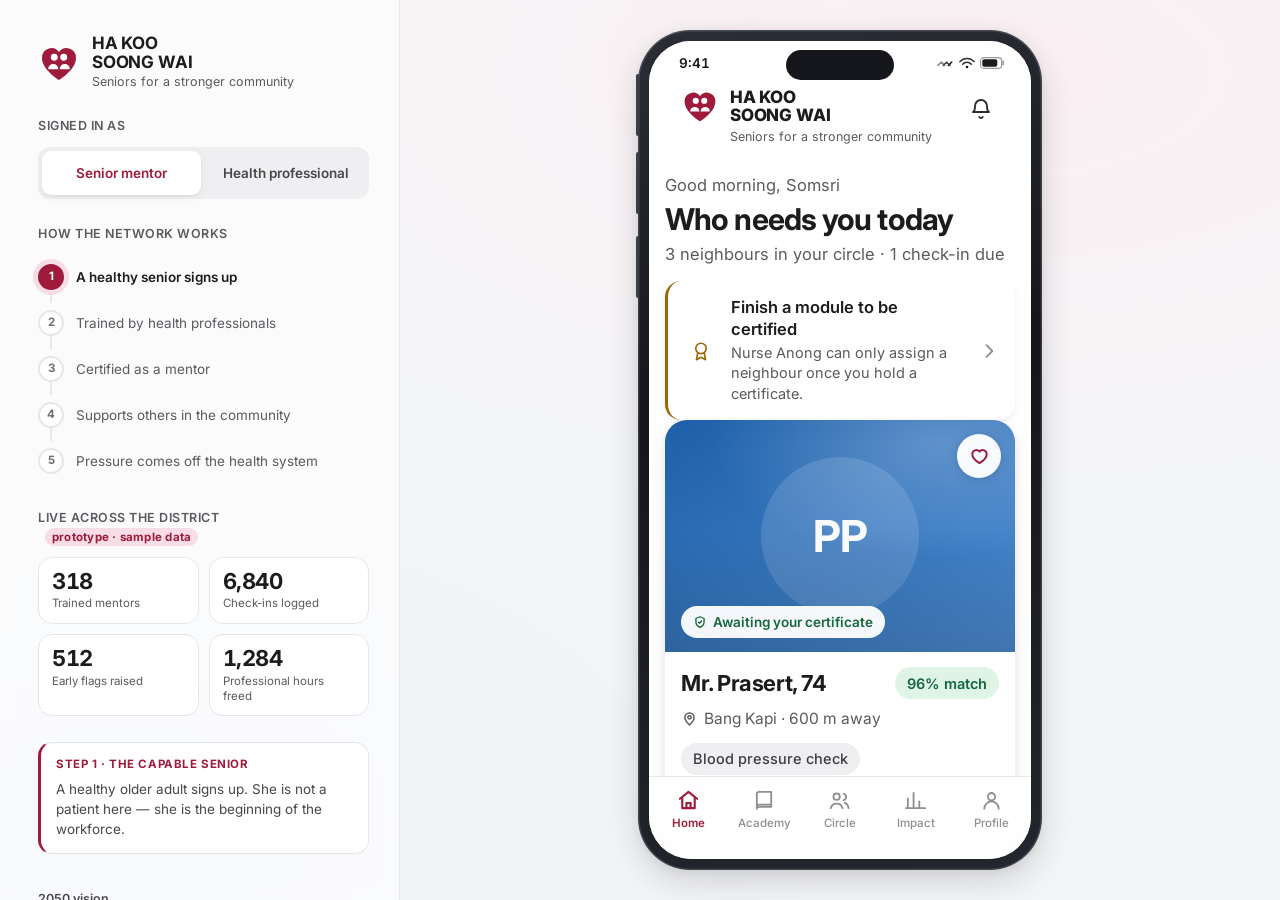
==== commit e48dd31b: "Adopt the app 1 mockup's layout across the interface Rebuilds the design system around the grammar i" ====
--- a/index.html
+++ b/index.html
@@ -19,57 +19,54 @@
    Ha Koo Soong Wai — Senior-to-Senior Health Network
    Design system. The senior-mentor side of the Ha Koo Soong Wai platform.
 
-   Elderly-first constraints that drive the type scale and hit sizes:
-   base text is 17px (not 14), every interactive row is >= 48px tall,
-   and body contrast clears 7:1. A text-size control scales type only,
-   never spacing, so the layout cannot break at 125%.
+   The layout grammar is taken from the app 1 mockup: a brand header over a
+   greeting stack, a hero card with a favourite button and pagination dots, a
+   centred detail header, a centred profile block, and the blush / confirmation
+   / map / checklist components — white cards on a white page, held apart by
+   shadow rather than by a grey ground.
+
+   One deliberate deviation: the mockup sets body text at 14-16px. Older adults
+   are reading this, so the base stays 17px and every target stays 44px. The
+   type *ratios* follow the mockup; the absolute sizes are tuned up.
    ========================================================================== */
 
 /* --- tokens ------------------------------------------------------------- */
 :root {
-  /* The prototype deliberately commits to iOS light, matching the platform's existing
-     design language, so every colour is painted explicitly rather than themed. */
   color-scheme: light;
 
-  /* brand — inherited from app1 */
-  --maroon-900: #5E0E22;
-  --maroon-800: #78132C;
-  --maroon-700: #9B1B3A;   /* primary */
-  --maroon-600: #AE2346;
+  /* brand */
+  --maroon-900: #6B0F27;
+  --maroon-800: #86132F;
+  --maroon-700: #9E1B3C;   /* primary, sampled from the mockup */
+  --maroon-600: #B22446;
   --maroon-500: #C93A60;
   --maroon-200: #EDC6D2;
   --maroon-100: #F7DDE5;
-  --blush-50:  #FDF3F6;
-
-  /* ink — the two muted steps are set by contrast against the darker of the
-     two surfaces (#F1F2F5), not by eye: ink-400 clears 4.6:1 there and ink-500
-     5.2:1. ink-300 is decoration only (chevrons, dividers) and never carries
-     text, because it does not clear 3:1. */
-  --ink-900: #15171C;
-  --ink-800: #24272F;
-  --ink-600: #4C525E;
-  --ink-500: #5C636F;
-  --ink-400: #666D78;
-  --ink-300: #8A9099;   /* decoration only: clears 3:1, never used for text */
-
-  /* triage panel gradients — endpoints are tokens so the contrast check can
-     read them instead of duplicating literals. Both ends clear 4.5:1 on white. */
-  --triage-good-a: #0F6B41;  --triage-good-b: #157A48;
-  --triage-warn-a: #7E5405;  --triage-warn-b: #9C6B0B;
-  --triage-crit-a: #96221A;  --triage-crit-b: #BE3527;
+  --blush-50:  #FDF1F4;
+  --blush-100: #FBE4EA;    /* the "you earn" card */
+
+  /* ink — muted steps set by contrast against white, not by eye */
+  --ink-900: #1C1C1E;
+  --ink-800: #2C2C2E;
+  --ink-700: #3C3C43;
+  --ink-600: #48484A;
+  --ink-500: #5A5A5F;      /* secondary text */
+  --ink-400: #6E6E73;      /* muted, still clears 4.5:1 */
+  --ink-300: #8E8E93;      /* decoration only */
 
   /* surfaces */
   --paper:  #FFFFFF;
-  --canvas: #F1F2F5;
-  --canvas-2: #E9EAEF;
-  --line: #E4E6EB;
-  --line-soft: #F0F1F4;
+  --canvas: #FFFFFF;
+  --chip:   #EFEFF1;
+  --line: #E8E8EA;
+  --line-soft: #F2F2F4;
 
   /* status — always paired with an icon, never colour alone */
-  --good-700: #0F6B41;
-  --good-500: #12854F;
-  --good-100: #D6EFE1;
-  --good-50:  #ECF8F1;
+  --good-700: #15683B;   /* 5.9:1 on good-100 */
+  --good-500: #177A45;   /* 5.4:1 with white, for the confirmed badge */
+  --good-100: #DFF3E6;
+  --good-50:  #EAF7EF;
+  --banner:   #E8F5EC;
 
   --warn-700: #7E5405;
   --warn-500: #9A6608;
@@ -86,10 +83,15 @@
   --info-100: #D9E7F8;
   --info-50:  #EFF5FD;
 
-  /* data-viz — single-series charts use the brand hue */
-  --series-1: #9B1B3A;
+  /* triage gradients — endpoints are tokens so the contrast check reads them */
+  --triage-good-a: #0F6B41;  --triage-good-b: #157A48;
+  --triage-warn-a: #7E5405;  --triage-warn-b: #9C6B0B;
+  --triage-crit-a: #96221A;  --triage-crit-b: #BE3527;
+
+  /* data viz — a single series takes the brand hue */
+  --series-1: #9E1B3C;
   --series-2: #1D5FA8;
-  --grid: #E4E6EB;
+  --grid: #E8E8EA;
   --axis: #C7CBD2;
 
   /* type scale — the only thing the text-size control moves */
@@ -99,26 +101,29 @@
   --t-13: calc(13.5px * var(--fs));
   --t-14: calc(14.5px * var(--fs));
   --t-15: calc(15.5px * var(--fs));
+  --t-16: calc(16.5px * var(--fs));
   --t-17: calc(17px   * var(--fs));
   --t-19: calc(19px   * var(--fs));
   --t-22: calc(22px   * var(--fs));
   --t-26: calc(26px   * var(--fs));
-  --t-32: calc(32px   * var(--fs));
+  --t-30: calc(30px   * var(--fs));
+  --t-34: calc(34px   * var(--fs));
   --t-44: calc(44px   * var(--fs));
 
   --font: 'Inter', system-ui, -apple-system, 'Segoe UI', Roboto, sans-serif;
 
   --r-sm: 10px;
   --r-md: 14px;
-  --r-lg: 18px;
-  --r-xl: 24px;
+  --r-lg: 16px;
+  --r-xl: 22px;
 
   --tap: 48px;
 
-  --sh-1: 0 1px 2px rgba(21, 23, 28, .06), 0 1px 3px rgba(21, 23, 28, .04);
-  --sh-2: 0 2px 8px rgba(21, 23, 28, .07), 0 1px 2px rgba(21, 23, 28, .04);
-  --sh-3: 0 12px 32px rgba(21, 23, 28, .14), 0 2px 8px rgba(21, 23, 28, .06);
-  --sh-maroon: 0 6px 18px rgba(155, 27, 58, .28);
+  /* the mockup's card treatment: shadow, not border */
+  --sh-1: 0 1px 2px rgba(28, 28, 30, .05), 0 3px 10px rgba(28, 28, 30, .05);
+  --sh-2: 0 2px 6px rgba(28, 28, 30, .07), 0 8px 20px rgba(28, 28, 30, .07);
+  --sh-3: 0 12px 32px rgba(28, 28, 30, .16), 0 2px 8px rgba(28, 28, 30, .06);
+  --sh-btn: 0 4px 14px rgba(158, 27, 60, .26);
 }
 
 /* --- reset -------------------------------------------------------------- */
@@ -138,34 +143,27 @@
 h1, h2, h3, h4, p, ul, ol, figure { margin: 0; }
 ul, ol { padding: 0; list-style: none; }
 svg { display: block; }
-:focus-visible {
-  outline: 3px solid var(--maroon-600);
-  outline-offset: 2px;
-  border-radius: 6px;
-}
+:focus-visible { outline: 3px solid var(--maroon-600); outline-offset: 2px; border-radius: 6px; }
 [hidden] { display: none !important; }
 
 /* ==========================================================================
-   Stage — desktop shows the app beside a live system panel
+   Stage — the app beside a live system panel
    ========================================================================== */
 .stage {
   min-height: 100dvh;
   display: grid;
   grid-template-columns: minmax(340px, 400px) 1fr;
-  gap: 0;
   background:
-    radial-gradient(120% 80% at 78% 8%, #FBF0F4 0%, rgba(251,240,244,0) 58%),
-    radial-gradient(90% 70% at 10% 92%, #EFF1F7 0%, rgba(239,241,247,0) 60%),
-    var(--canvas);
-}
-
-/* --- rail --------------------------------------------------------------- */
+    radial-gradient(120% 80% at 78% 8%, #FBF0F4 0%, rgba(251, 240, 244, 0) 58%),
+    radial-gradient(90% 70% at 10% 92%, #EFF1F7 0%, rgba(239, 241, 247, 0) 60%),
+    #F4F5F7;
+}
 .rail {
   padding: 34px 30px 28px 38px;
   display: flex;
   flex-direction: column;
   gap: 26px;
-  border-right: 1px solid var(--line);
+  border-right: 1px solid #E4E6EB;
   background: rgba(255, 255, 255, .62);
   backdrop-filter: blur(6px);
   overflow-y: auto;
@@ -173,29 +171,11 @@
 }
 .rail__brand { display: flex; align-items: center; gap: 12px; }
 .rail__mark { flex: none; }
-.brand__name {
-  font-size: var(--t-17);
-  font-weight: 700;
-  letter-spacing: -.01em;
-  line-height: 1.1;
-  text-transform: uppercase;
-}
-.brand__sub {
-  font-size: var(--t-12);
-  color: var(--ink-500);
-  margin-top: 3px;
-  line-height: 1.35;
-}
+.brand__name { font-size: var(--t-17); font-weight: 700; letter-spacing: -.01em; line-height: 1.1; text-transform: uppercase; }
+.brand__sub { font-size: var(--t-12); color: var(--ink-500); margin-top: 3px; line-height: 1.35; }
 
 .rail__block { display: flex; flex-direction: column; gap: 11px; }
-.rail__label {
-  font-size: var(--t-12);
-  font-weight: 600;
-  color: var(--ink-500);
-  letter-spacing: .04em;
-  text-transform: uppercase;
-}
-/* the counters are illustrative — say so rather than let them read as real */
+.rail__label { font-size: var(--t-12); font-weight: 600; color: var(--ink-500); letter-spacing: .04em; text-transform: uppercase; }
 .demo-tag {
   margin-left: 7px;
   padding: 2px 7px;
@@ -209,8 +189,7 @@
   white-space: nowrap;
 }
 
-/* role switch */
-.roles { display: flex; gap: 6px; background: var(--canvas-2); padding: 4px; border-radius: 12px; }
+.roles { display: flex; gap: 6px; background: var(--chip); padding: 4px; border-radius: 12px; }
 .roles button {
   flex: 1;
   min-height: 44px;
@@ -220,107 +199,53 @@
   color: var(--ink-600);
   transition: background .16s ease, color .16s ease;
 }
-.roles button[aria-selected="true"] {
-  background: var(--paper);
-  color: var(--maroon-700);
-  box-shadow: var(--sh-1);
-}
-
-/* the loop diagram */
+.roles button[aria-selected="true"] { background: var(--paper); color: var(--maroon-700); box-shadow: var(--sh-1); }
+
 .loop { position: relative; display: flex; flex-direction: column; gap: 2px; }
-.loop__item {
-  position: relative;
-  display: grid;
-  grid-template-columns: 26px 1fr;
-  gap: 12px;
-  align-items: center;
-  min-height: 44px;
-  padding: 7px 0;
-  text-align: left;
-  width: 100%;
-  transition: opacity .18s ease;
-}
-.loop__item::before {
-  content: '';
-  position: absolute;
-  left: 12px;
-  top: 26px;
-  bottom: -4px;
-  width: 2px;
-  background: var(--line);
-}
+.loop__item { position: relative; display: grid; grid-template-columns: 26px 1fr; gap: 12px; align-items: center; min-height: 44px; padding: 7px 0; text-align: left; width: 100%; }
+.loop__item::before { content: ''; position: absolute; left: 12px; top: 26px; bottom: -4px; width: 2px; background: var(--line); }
 .loop__item:last-child::before { display: none; }
 .loop__dot {
   width: 26px; height: 26px;
   border-radius: 50%;
   display: grid; place-items: center;
   background: var(--paper);
-  border: 2px solid var(--line);
+  border: 2px solid #E4E6EB;
   color: var(--ink-400);
   font-size: var(--t-11);
   font-weight: 700;
   z-index: 1;
   transition: all .2s ease;
 }
-.loop__text { font-size: var(--t-13); color: var(--ink-500); line-height: 1.35; padding-top: 3px; }
+.loop__text { font-size: var(--t-13); color: var(--ink-500); line-height: 1.35; }
 .loop__item.is-done .loop__dot { border-color: var(--maroon-200); color: var(--maroon-700); background: var(--blush-50); }
 .loop__item.is-done::before { background: var(--maroon-200); }
-.loop__item.is-active .loop__dot {
-  background: var(--maroon-700);
-  border-color: var(--maroon-700);
-  color: #fff;
-  box-shadow: 0 0 0 5px var(--maroon-100);
-}
+.loop__item.is-active .loop__dot { background: var(--maroon-700); border-color: var(--maroon-700); color: #fff; box-shadow: 0 0 0 5px var(--maroon-100); }
 .loop__item.is-active .loop__text { color: var(--ink-900); font-weight: 600; }
-.loop__item[data-go]:hover .loop__text { color: var(--maroon-700); }
-
-/* live counters */
+
 .counters { display: grid; grid-template-columns: 1fr 1fr; gap: 10px; }
 .counter {
   background: var(--paper);
-  border: 1px solid var(--line);
+  border: 1px solid #E4E6EB;
   border-radius: var(--r-md);
   padding: 11px 13px 12px;
   transition: border-color .3s ease, box-shadow .3s ease, background .3s ease;
 }
-.counter.is-bumped {
-  border-color: var(--maroon-200);
-  background: var(--blush-50);
-  box-shadow: 0 0 0 4px rgba(155, 27, 58, .07);
-}
-.counter__v {
-  font-size: var(--t-22);
-  font-weight: 700;
-  letter-spacing: -.02em;
-  line-height: 1.1;
-}
+.counter.is-bumped { border-color: var(--maroon-200); background: var(--blush-50); box-shadow: 0 0 0 4px rgba(158, 27, 60, .07); }
+.counter__v { font-size: var(--t-22); font-weight: 700; letter-spacing: -.02em; line-height: 1.1; }
 .counter__k { font-size: var(--t-11); color: var(--ink-500); margin-top: 3px; line-height: 1.3; }
 .counter.is-bumped .counter__v { color: var(--maroon-700); }
 
-/* narration */
-.note {
-  background: var(--paper);
-  border: 1px solid var(--line);
-  border-left: 3px solid var(--maroon-700);
-  border-radius: var(--r-md);
-  padding: 13px 15px 14px;
-}
-.note__eyebrow {
-  font-size: var(--t-11);
-  font-weight: 700;
-  color: var(--maroon-700);
-  letter-spacing: .05em;
-  text-transform: uppercase;
-}
+.note { background: var(--paper); border: 1px solid #E4E6EB; border-left: 3px solid var(--maroon-700); border-radius: var(--r-md); padding: 13px 15px 14px; }
+.note__eyebrow { font-size: var(--t-11); font-weight: 700; color: var(--maroon-700); letter-spacing: .05em; text-transform: uppercase; }
 .note__body { font-size: var(--t-13); color: var(--ink-600); line-height: 1.5; margin-top: 5px; }
 
 .rail__foot { margin-top: auto; padding-top: 10px; display: flex; flex-direction: column; gap: 12px; }
 .rail__vision { font-size: var(--t-12); color: var(--ink-400); line-height: 1.5; }
 .rail__vision b { color: var(--ink-600); font-weight: 600; }
-
 .ghost-btn {
   min-height: 44px;
-  border: 1px solid var(--line);
+  border: 1px solid #E4E6EB;
   border-radius: var(--r-sm);
   background: var(--paper);
   font-size: var(--t-13);
@@ -332,12 +257,7 @@
 .ghost-btn:hover { background: var(--blush-50); border-color: var(--maroon-200); color: var(--maroon-700); }
 
 /* --- phone -------------------------------------------------------------- */
-.stage__phone-area {
-  display: grid;
-  place-items: center;
-  padding: 30px 24px;
-  min-height: 100dvh;
-}
+.stage__phone-area { display: grid; place-items: center; padding: 30px 24px; min-height: 100dvh; }
 .phone {
   width: 404px;
   max-width: 100%;
@@ -345,9 +265,7 @@
   background: linear-gradient(168deg, #2B2E36 0%, #14161B 42%, #23262D 100%);
   border-radius: 52px;
   padding: 11px;
-  box-shadow:
-    var(--sh-3),
-    inset 0 0 0 1.5px rgba(255, 255, 255, .14);
+  box-shadow: var(--sh-3), inset 0 0 0 1.5px rgba(255, 255, 255, .14);
   position: relative;
   flex: none;
 }
@@ -369,8 +287,6 @@
   flex-direction: column;
   position: relative;
 }
-
-/* status bar */
 .statusbar {
   flex: none;
   height: 44px;
@@ -395,14 +311,14 @@
 .statusbar__right { display: flex; align-items: center; gap: 5px; }
 .statusbar__right svg { color: var(--ink-900); }
 
-/* app chrome */
 .app { flex: 1; display: flex; flex-direction: column; min-height: 0; }
+
 .appbar {
   flex: none;
   display: flex;
   align-items: center;
-  gap: 10px;
-  padding: 6px 16px 12px;
+  gap: 6px;
+  padding: 2px 12px 10px;
   background: var(--paper);
   min-height: 52px;
   position: relative;
@@ -429,11 +345,11 @@
   transition: background .15s ease;
 }
 .appbar__btn:hover { background: var(--line-soft); }
-.appbar__btn--back { margin-left: -8px; }
+.appbar__btn--back { margin-left: -6px; }
 .appbar__dot {
   position: absolute;
-  top: 5px; right: 5px;
-  min-width: 16px; height: 16px;
+  top: 6px; right: 6px;
+  min-width: 15px; height: 15px;
   padding: 0 4px;
   border-radius: 8px;
   background: var(--crit-500);
@@ -444,49 +360,58 @@
   border: 2px solid var(--paper);
 }
 
+/* the mockup's brand header, home screen only */
+.brandbar { display: flex; align-items: flex-start; gap: 11px; padding: 0 16px; width: 100%; }
+.brandbar__text { flex: 1; min-width: 0; padding-top: 1px; }
+.brandbar__name {
+  font-size: var(--t-17);
+  font-weight: 800;
+  line-height: 1.06;
+  letter-spacing: -.01em;
+  text-transform: uppercase;
+}
+.brandbar__tag { font-size: var(--t-12); color: var(--ink-500); margin-top: 4px; }
+
 .view {
   flex: 1;
   overflow-y: auto;
   overflow-x: hidden;
   background: var(--canvas);
   scrollbar-width: thin;
-  scroll-behavior: smooth;
   overscroll-behavior: contain;
 }
 .view::-webkit-scrollbar { width: 8px; }
-.view::-webkit-scrollbar-thumb { background: #D3D6DC; border-radius: 4px; border: 2px solid var(--canvas); }
+.view::-webkit-scrollbar-thumb { background: #D8D8DC; border-radius: 4px; border: 2px solid var(--canvas); }
 .pad { padding: 16px; display: flex; flex-direction: column; gap: 16px; }
-.pad--flush { padding: 0; }
-
-/* tab bar */
+.pad--top { padding-top: 6px; }
+
+/* tab bar — icon over label, maroon when current */
 .tabbar {
   flex: none;
   display: grid;
-  grid-template-columns: repeat(5, 1fr);
-  background: rgba(255, 255, 255, .94);
+  background: rgba(255, 255, 255, .96);
   backdrop-filter: blur(12px);
   border-top: 1px solid var(--line);
-  padding: 6px 4px 20px;
+  padding: 7px 2px 22px;
 }
 .tabbar button {
   display: flex;
   flex-direction: column;
   align-items: center;
   gap: 3px;
-  padding: 6px 2px;
+  padding: 5px 2px;
   min-height: var(--tap);
-  color: var(--ink-500);
+  color: var(--ink-300);
   font-size: var(--t-11);
-  font-weight: 600;
+  font-weight: 500;
   border-radius: 10px;
   transition: color .15s ease;
   position: relative;
 }
-.tabbar button[aria-current="page"] { color: var(--maroon-700); }
+.tabbar button[aria-current="page"] { color: var(--maroon-700); font-weight: 600; }
 .tabbar__badge {
   position: absolute;
-  top: 1px;
-  left: 50%;
+  top: 0; left: 50%;
   margin-left: 4px;
   min-width: 15px; height: 15px;
   padding: 0 3px;
@@ -502,117 +427,92 @@
 /* ==========================================================================
    Components
    ========================================================================== */
-.card {
-  background: var(--paper);
-  border-radius: var(--r-lg);
-  box-shadow: var(--sh-1);
-  overflow: hidden;
-}
+.card { background: var(--paper); border-radius: var(--r-lg); box-shadow: var(--sh-1); overflow: hidden; }
 .card--pad { padding: 16px; }
 .card--flat { box-shadow: none; border: 1px solid var(--line); }
 
-.section-head {
-  display: flex;
-  align-items: baseline;
-  justify-content: space-between;
-  gap: 10px;
-  margin-bottom: -4px;
-}
-.section-head h2 {
-  font-size: var(--t-19);
-  font-weight: 700;
-  letter-spacing: -.02em;
-}
-.section-head p { font-size: var(--t-12); color: var(--ink-500); }
-.link-btn {
-  font-size: var(--t-13);
-  font-weight: 600;
-  color: var(--maroon-700);
-  min-height: 32px;
-  padding: 0 2px;
-  display: inline-flex; align-items: center; gap: 4px;
-}
+/* greeting stack: small grey line, large heading, grey support line */
+.greet { padding: 14px 16px 15px; }
+.greet__hi { font-size: var(--t-16); color: var(--ink-500); }
+.greet__h { font-size: var(--t-30); font-weight: 700; letter-spacing: -.03em; line-height: 1.12; margin-top: 5px; }
+.greet__s { font-size: var(--t-16); color: var(--ink-500); margin-top: 7px; line-height: 1.4; }
+
+.section-head { display: flex; align-items: baseline; justify-content: space-between; gap: 10px; }
+.section-head h2 { font-size: var(--t-19); font-weight: 700; letter-spacing: -.02em; }
+.section-head p { font-size: var(--t-13); color: var(--ink-500); }
 
 /* buttons */
 .btn {
-  min-height: var(--tap);
+  min-height: 52px;
   padding: 0 20px;
   border-radius: var(--r-md);
-  font-size: var(--t-15);
+  font-size: var(--t-17);
   font-weight: 600;
   display: inline-flex;
   align-items: center;
   justify-content: center;
   gap: 9px;
-  transition: background .15s ease, transform .08s ease, box-shadow .15s ease;
+  transition: background .15s ease, transform .08s ease;
 }
 .btn:active { transform: scale(.985); }
-.btn--primary { background: var(--maroon-700); color: #fff; box-shadow: var(--sh-maroon); }
+.btn--primary { background: var(--maroon-700); color: #fff; box-shadow: var(--sh-btn); }
 .btn--primary:hover { background: var(--maroon-600); }
 .btn--ghost { background: var(--paper); color: var(--ink-800); box-shadow: inset 0 0 0 1.5px var(--line); }
 .btn--ghost:hover { background: var(--line-soft); }
 .btn--soft { background: var(--blush-50); color: var(--maroon-700); box-shadow: inset 0 0 0 1.5px var(--maroon-100); }
 .btn--soft:hover { background: var(--maroon-100); }
 .btn--good { background: var(--good-500); color: #fff; }
-.btn--good:hover { background: var(--good-700); }
 .btn--danger { background: var(--crit-500); color: #fff; }
-.btn--danger:hover { background: var(--crit-700); }
 .btn--block { width: 100%; }
-.btn--sm { min-height: 40px; padding: 0 15px; font-size: var(--t-13); }
+.btn--sm { min-height: 44px; padding: 0 15px; font-size: var(--t-14); }
 .btn[disabled] { opacity: .45; pointer-events: none; }
 
-/* chips */
+/* chips — light grey pills */
 .chip {
   display: inline-flex;
   align-items: center;
   gap: 5px;
-  min-height: 30px;
-  padding: 4px 11px;
+  min-height: 32px;
+  padding: 5px 12px;
   border-radius: 999px;
-  font-size: var(--t-12);
-  font-weight: 600;
-  background: var(--canvas-2);
-  color: var(--ink-600);
+  font-size: var(--t-14);
+  font-weight: 500;
+  background: var(--chip);
+  color: var(--ink-700);
   white-space: nowrap;
 }
-.chip--good { background: var(--good-100); color: var(--good-700); }
-.chip--warn { background: var(--warn-100); color: var(--warn-700); }
-.chip--crit { background: var(--crit-100); color: var(--crit-700); }
-.chip--info { background: var(--info-100); color: var(--info-700); }
-.chip--brand { background: var(--maroon-100); color: var(--maroon-700); }
-.chips { display: flex; flex-wrap: wrap; gap: 7px; }
+.chip--good { background: var(--good-100); color: var(--good-700); font-weight: 600; }
+.chip--verified { background: var(--paper); color: var(--good-700); font-weight: 600; box-shadow: inset 0 0 0 1.5px var(--good-500); }
+.chip--warn { background: var(--warn-100); color: var(--warn-700); font-weight: 600; }
+.chip--crit { background: var(--crit-100); color: var(--crit-700); font-weight: 600; }
+.chip--info { background: var(--info-100); color: var(--info-700); font-weight: 600; }
+.chip--brand { background: var(--blush-100); color: var(--maroon-700); font-weight: 600; }
+.chips { display: flex; flex-wrap: wrap; gap: 8px; }
 
 /* rows */
 .row {
   display: flex;
   align-items: center;
-  gap: 13px;
+  gap: 14px;
   width: 100%;
   min-height: var(--tap);
-  padding: 12px 16px;
+  padding: 13px 16px;
   text-align: left;
   transition: background .15s ease;
 }
 .row + .row { box-shadow: inset 0 1px 0 var(--line-soft); }
 .row:hover { background: var(--blush-50); }
-.row__ic {
-  width: 40px; height: 40px;
-  border-radius: 11px;
-  display: grid; place-items: center;
-  flex: none;
-  background: var(--blush-50);
-  color: var(--maroon-700);
-}
-.row__ic--good { background: var(--good-50); color: var(--good-700); }
-.row__ic--warn { background: var(--warn-50); color: var(--warn-700); }
-.row__ic--crit { background: var(--crit-50); color: var(--crit-700); }
-.row__ic--info { background: var(--info-50); color: var(--info-700); }
-.row__ic--plain { background: var(--canvas-2); color: var(--ink-600); }
-/* these are spans, so they must be told to stack — as inline elements the
-   title and subtitle run together on one line */
+.row__ic { width: 34px; height: 34px; display: grid; place-items: center; flex: none; color: var(--ink-800); }
+.row__ic--brand { color: var(--maroon-700); }
+.row__ic--good { color: var(--good-500); }
+.row__ic--warn { color: var(--warn-500); }
+.row__ic--crit { color: var(--crit-500); }
+.row__ic--info { color: var(--info-500); }
+/* these are spans, so they must be told to stack */
 .row__b { flex: 1; min-width: 0; display: block; }
-.row__t { display: block; font-size: var(--t-15); font-weight: 600; line-height: 1.3; }
-.row__s { display: block; font-size: var(--t-13); color: var(--ink-500); line-height: 1.4; margin-top: 2px; }
+.row__t { display: block; font-size: var(--t-16); font-weight: 500; line-height: 1.3; }
+.row__t--strong { font-weight: 600; }
+.row__s { display: block; font-size: var(--t-14); color: var(--ink-500); line-height: 1.4; margin-top: 3px; }
 .row__chev { color: var(--ink-300); flex: none; }
 
 /* avatars */
@@ -621,271 +521,243 @@
   display: grid;
   place-items: center;
   flex: none;
-  font-weight: 700;
+  font-weight: 600;
   color: #fff;
   background: var(--maroon-700);
   overflow: hidden;
   letter-spacing: -.01em;
 }
+.av--40 { width: 40px; height: 40px; font-size: var(--t-14); }
+.av--48 { width: 48px; height: 48px; font-size: var(--t-17); }
 .av--56 { width: 56px; height: 56px; font-size: var(--t-19); }
-.av--48 { width: 48px; height: 48px; font-size: var(--t-17); }
-.av--40 { width: 40px; height: 40px; font-size: var(--t-14); }
 .av--72 { width: 72px; height: 72px; font-size: var(--t-26); }
-.av--g1 { background: linear-gradient(140deg, #9B1B3A, #C93A60); }
-.av--g2 { background: linear-gradient(140deg, #1D5FA8, #3E82CF); }
-.av--g3 { background: linear-gradient(140deg, #0F6B41, #1E9C63); }
-.av--g4 { background: linear-gradient(140deg, #7E5405, #B98A16); }
-.av--g5 { background: linear-gradient(140deg, #4B3A8F, #7A66C9); }
-.av--g6 { background: linear-gradient(140deg, #96221A, #C4544A); }
-.av-wrap { position: relative; flex: none; }
+.av--150 { width: 150px; height: 150px; font-size: var(--t-44); }
+.av--g1 { background: linear-gradient(150deg, #9E1B3C, #C93A60); }
+.av--g2 { background: linear-gradient(150deg, #1D5FA8, #4E8ED6); }
+.av--g3 { background: linear-gradient(150deg, #1B7A46, #35A96A); }
+.av--g4 { background: linear-gradient(150deg, #8A5A06, #C08F1E); }
+.av--g5 { background: linear-gradient(150deg, #4B3A8F, #8271CE); }
+.av--g6 { background: linear-gradient(150deg, #96221A, #C4544A); }
+.av-wrap { position: relative; flex: none; display: inline-block; }
 .av-wrap__badge {
   position: absolute;
-  right: -2px; bottom: -2px;
-  width: 22px; height: 22px;
+  right: 5px; bottom: 5px;
+  width: 34px; height: 34px;
   border-radius: 50%;
   background: var(--good-500);
-  border: 2.5px solid var(--paper);
+  border: 3px solid var(--paper);
   display: grid; place-items: center;
   color: #fff;
 }
-
-/* hero / mentor banner */
-.hero {
-  background: linear-gradient(150deg, var(--maroon-800) 0%, var(--maroon-700) 46%, #B62B4E 100%);
+.av-wrap__badge--sm { width: 24px; height: 24px; right: -1px; bottom: -1px; font-size: 0; }
+
+/* --- hero card — the mockup's centrepiece ------------------------------- */
+.hero-card { background: var(--paper); border-radius: var(--r-xl); box-shadow: var(--sh-2); overflow: hidden; position: relative; }
+.hero-card__media { position: relative; height: 232px; }
+/* no photography available, so the panel carries a monogram instead of a face */
+.media {
+  width: 100%; height: 100%;
+  display: grid;
+  place-items: center;
   color: #fff;
-  padding: 18px 16px 20px;
-  border-radius: 0 0 var(--r-xl) var(--r-xl);
+  font-weight: 700;
+  letter-spacing: -.02em;
+  font-size: var(--t-44);
   position: relative;
   overflow: hidden;
 }
-.hero::after {
+.media::after {
   content: '';
   position: absolute;
-  right: -56px; top: -76px;
-  width: 230px; height: 230px;
-  border-radius: 50%;
-  background: rgba(255, 255, 255, .07);
-}
-.hero__top { display: flex; align-items: center; gap: 13px; position: relative; z-index: 1; }
-.hero__name { font-size: var(--t-22); font-weight: 700; letter-spacing: -.02em; }
-.hero__meta { font-size: var(--t-13); opacity: .88; margin-top: 3px; display: flex; align-items: center; gap: 6px; flex-wrap: wrap; }
-.hero .av { box-shadow: 0 0 0 3px rgba(255, 255, 255, .22); }
-.hero__strip {
-  display: grid;
-  grid-template-columns: repeat(3, 1fr);
-  gap: 1px;
-  margin-top: 17px;
-  background: rgba(255, 255, 255, .18);
-  border-radius: var(--r-md);
-  overflow: hidden;
-  position: relative;
-  z-index: 1;
-}
-.hero__stat { background: rgba(94, 14, 34, .34); padding: 11px 8px 12px; text-align: center; }
-.hero__stat b { display: block; font-size: var(--t-19); font-weight: 700; letter-spacing: -.02em; }
-.hero__stat span { font-size: var(--t-11); opacity: .85; line-height: 1.25; display: block; margin-top: 3px; }
-
-/* status pill on dark */
-.pill-verified {
-  display: inline-flex;
-  align-items: center;
-  gap: 5px;
-  background: rgba(255, 255, 255, .19);
-  border-radius: 999px;
-  padding: 4px 10px;
-  font-size: var(--t-12);
-  font-weight: 600;
-}
-
-/* quick actions */
-.quick { display: grid; grid-template-columns: 1fr 1fr; gap: 10px; }
-.quick button {
-  background: var(--paper);
-  border-radius: var(--r-md);
-  padding: 14px 13px;
-  display: flex;
-  flex-direction: column;
-  gap: 9px;
-  align-items: flex-start;
-  text-align: left;
-  box-shadow: var(--sh-1);
-  min-height: 96px;
-  transition: transform .1s ease, box-shadow .15s ease;
-}
-.quick button:hover { box-shadow: var(--sh-2); transform: translateY(-1px); }
-.quick__ic {
-  width: 36px; height: 36px;
-  border-radius: 10px;
-  display: grid; place-items: center;
-  background: var(--blush-50);
-  color: var(--maroon-700);
-}
-.quick__t { font-size: var(--t-14); font-weight: 600; line-height: 1.25; }
-.quick__s { font-size: var(--t-11); color: var(--ink-500); margin-top: -5px; }
-
-/* progress */
-.bar { height: 8px; border-radius: 4px; background: var(--canvas-2); overflow: hidden; }
-.bar__f { height: 100%; border-radius: 4px; background: var(--maroon-700); transition: width .5s cubic-bezier(.2,.8,.3,1); }
-.bar__f--good { background: var(--good-500); }
-.bar--thin { height: 6px; }
-
-.ring { position: relative; flex: none; }
-.ring svg { transform: rotate(-90deg); }
-.ring__c { fill: none; stroke: rgba(255,255,255,.22); }
-.ring__v { fill: none; stroke: #fff; stroke-linecap: round; transition: stroke-dashoffset .7s cubic-bezier(.2,.8,.3,1); }
-.ring__label {
-  position: absolute;
   inset: 0;
-  display: grid;
-  place-items: center;
-  font-size: var(--t-14);
-  font-weight: 700;
-}
-
-/* course card */
-.course { display: flex; gap: 0; flex-direction: column; }
-.course__cover {
-  height: 92px;
-  display: flex;
-  align-items: flex-end;
-  padding: 12px 15px;
-  color: #fff;
-  position: relative;
-  overflow: hidden;
-}
-.course__cover::after {
+  background:
+    radial-gradient(120% 90% at 78% 10%, rgba(255, 255, 255, .22), rgba(255, 255, 255, 0) 55%),
+    linear-gradient(180deg, rgba(0, 0, 0, 0) 46%, rgba(0, 0, 0, .18) 100%);
+}
+.media::before {
   content: '';
   position: absolute;
-  right: -30px; top: -46px;
-  width: 132px; height: 132px;
+  width: 158px; height: 158px;
   border-radius: 50%;
-  background: rgba(255, 255, 255, .11);
-}
-.course__cover svg { position: absolute; right: 14px; bottom: 12px; opacity: .95; }
-.cv-1 { background: linear-gradient(135deg, #9B1B3A, #C4405F); }
-.cv-2 { background: linear-gradient(135deg, #17518F, #3E82CF); }
-.cv-3 { background: linear-gradient(135deg, #0F6B41, #1E9C63); }
-.cv-4 { background: linear-gradient(135deg, #7E5405, #B98A16); }
-.cv-5 { background: linear-gradient(135deg, #4B3A8F, #7A66C9); }
-.course__body { padding: 13px 15px 15px; display: flex; flex-direction: column; gap: 9px; }
-.course__t { font-size: var(--t-15); font-weight: 700; line-height: 1.3; letter-spacing: -.01em; }
-.course__by { font-size: var(--t-12); color: var(--ink-500); }
-.course__foot { display: flex; align-items: center; justify-content: space-between; gap: 10px; }
-.course__meta { font-size: var(--t-11); color: var(--ink-400); display: flex; align-items: center; gap: 6px; }
-
-/* lesson */
-.lesson-body { font-size: var(--t-15); color: var(--ink-800); line-height: 1.62; display: flex; flex-direction: column; gap: 13px; }
-.lesson-body strong { font-weight: 600; color: var(--ink-900); }
-.callout {
-  border-radius: var(--r-md);
-  padding: 14px 15px;
+  background: rgba(255, 255, 255, .13);
+}
+.media__mono { position: relative; z-index: 1; opacity: .96; }
+.media__badge {
+  position: absolute;
+  left: 16px; bottom: 14px;
+  z-index: 2;
+  display: inline-flex; align-items: center; gap: 6px;
+  background: rgba(255, 255, 255, .95);
+  color: var(--good-700);
+  font-size: var(--t-13);
+  font-weight: 600;
+  border-radius: 999px;
+  padding: 6px 12px;
+}
+.fav {
+  position: absolute;
+  top: 14px; right: 14px;
+  width: 44px; height: 44px;
+  border-radius: 50%;
+  background: rgba(255, 255, 255, .96);
+  color: var(--maroon-700);
+  display: grid; place-items: center;
+  box-shadow: 0 2px 8px rgba(28, 28, 30, .16);
+  z-index: 2;
+  transition: background .15s ease, color .15s ease;
+}
+.fav[aria-pressed="true"] { background: var(--maroon-700); color: #fff; }
+.hero-card__body { padding: 15px 16px 16px; }
+.hero-card__top { display: flex; align-items: center; gap: 10px; }
+.hero-card__name { font-size: var(--t-22); font-weight: 700; letter-spacing: -.02em; flex: 1; min-width: 0; }
+.hero-card__meta { display: flex; align-items: center; gap: 6px; font-size: var(--t-15); color: var(--ink-500); margin-top: 7px; }
+.hero-card__chips { margin-top: 13px; }
+.hero-card__rule { height: 1px; background: var(--line-soft); margin: 15px 0 0; }
+.hero-card__foot { display: flex; align-items: center; justify-content: space-between; gap: 10px; padding: 13px 0 15px; }
+.hero-card__when { display: flex; align-items: center; gap: 8px; font-size: var(--t-16); color: var(--ink-700); }
+.hero-card__worth { text-align: right; font-size: var(--t-13); color: var(--ink-500); }
+.hero-card__worth b { display: block; font-size: var(--t-19); color: var(--maroon-700); font-weight: 700; letter-spacing: -.02em; }
+
+/* pagination dots */
+.dots { display: flex; gap: 4px; align-items: center; justify-content: center; }
+.dots i { display: block; width: 8px; height: 8px; border-radius: 50%; background: #D6D6DA; transition: all .25s ease; }
+.dots i.on { background: var(--maroon-700); width: 22px; border-radius: 4px; }
+.media__tap { position: absolute; inset: 0; z-index: 1; border: 0; background: none; }
+.fav[aria-pressed="true"] svg { fill: currentColor; }
+
+/* --- centred detail header ---------------------------------------------- */
+.dhead { display: flex; align-items: center; width: 100%; gap: 4px; }
+.dhead__title {
+  flex: 1;
+  text-align: center;
+  font-size: var(--t-19);
+  font-weight: 700;
+  letter-spacing: -.02em;
+  overflow: hidden;
+  text-overflow: ellipsis;
+  white-space: nowrap;
+}
+
+/* --- centred profile block ---------------------------------------------- */
+.phero { display: flex; flex-direction: column; align-items: center; text-align: center; }
+.phero__name { font-size: var(--t-30); font-weight: 700; letter-spacing: -.03em; margin-top: 18px; line-height: 1.15; }
+.phero__chips { display: flex; gap: 9px; justify-content: center; flex-wrap: wrap; margin-top: 13px; }
+.phero__meta { display: flex; align-items: center; gap: 6px; font-size: var(--t-15); color: var(--ink-500); margin-top: 13px; }
+
+/* --- blush value card --------------------------------------------------- */
+.worth { background: var(--blush-100); border-radius: var(--r-md); padding: 15px 16px; display: flex; align-items: center; gap: 15px; }
+.worth__ic { color: var(--maroon-700); flex: none; }
+/* these are spans: without display:block they run together on one line */
+.worth__k { display: block; font-size: var(--t-14); color: var(--ink-600); }
+.worth__v { display: block; font-size: var(--t-30); font-weight: 700; letter-spacing: -.03em; color: var(--maroon-700); line-height: 1.1; margin-top: 1px; }
+.worth__s { display: block; font-size: var(--t-13); color: var(--ink-600); margin-top: 3px; }
+
+/* --- confirmation banner ------------------------------------------------ */
+.banner-ok { background: var(--banner); border-radius: var(--r-md); padding: 14px 16px; display: flex; align-items: center; gap: 13px; }
+.banner-ok__ic { width: 34px; height: 34px; border-radius: 50%; background: var(--good-500); color: #fff; display: grid; place-items: center; flex: none; }
+.banner-ok__t { display: block; font-size: var(--t-16); font-weight: 600; }
+.banner-ok__s { display: block; font-size: var(--t-14); color: var(--ink-500); margin-top: 2px; }
+
+/* --- map block ---------------------------------------------------------- */
+.map { position: relative; height: 158px; border-radius: var(--r-md); overflow: hidden; background: #EDF0F2; }
+.map__open {
+  position: absolute;
+  right: 12px; bottom: 12px;
+  display: inline-flex; align-items: center; gap: 7px;
+  min-height: 44px;
+  padding: 0 15px;
+  border-radius: 999px;
+  background: var(--paper);
+  color: var(--ink-900);
   font-size: var(--t-14);
-  line-height: 1.55;
-}
+  font-weight: 600;
+  box-shadow: 0 2px 8px rgba(28, 28, 30, .18);
+}
+.map__open:hover { background: var(--line-soft); }
+
+/* --- checklist rows ----------------------------------------------------- */
+.checkrow { display: flex; align-items: center; gap: 14px; width: 100%; min-height: 54px; padding: 6px 2px; text-align: left; }
+.checkrow__ic { flex: none; color: var(--good-500); }
+.checkrow__box {
+  width: 26px; height: 26px;
+  border-radius: 50%;
+  box-shadow: inset 0 0 0 1.5px #D2D2D6;
+  display: grid; place-items: center;
+  color: transparent;
+  flex: none;
+  margin-left: auto;
+  transition: all .15s ease;
+}
+.checkrow[aria-pressed="true"] .checkrow__box { background: var(--good-500); box-shadow: none; color: #fff; }
+
+.helper { font-size: var(--t-13); color: var(--ink-500); text-align: center; line-height: 1.45; padding: 0 10px; }
+
+/* ==========================================================================
+   Remaining components
+   ========================================================================== */
+.callout { border-radius: var(--r-md); padding: 14px 15px; font-size: var(--t-15); line-height: 1.55; }
 .callout--key { background: var(--blush-50); border-left: 3px solid var(--maroon-700); color: var(--ink-800); }
 .callout--warn { background: var(--warn-50); border-left: 3px solid var(--warn-500); color: var(--warn-700); }
 .callout--crit { background: var(--crit-50); border-left: 3px solid var(--crit-500); color: var(--crit-700); }
-.callout__t {
-  font-size: var(--t-12);
-  font-weight: 700;
-  text-transform: uppercase;
-  letter-spacing: .05em;
-  margin-bottom: 5px;
-  display: flex; align-items: center; gap: 6px;
-}
-.dots { display: flex; gap: 6px; align-items: center; justify-content: center; }
-.dots i {
-  width: 7px; height: 7px;
-  border-radius: 50%;
-  background: var(--canvas-2);
-  transition: all .25s ease;
-}
-.dots i.on { background: var(--maroon-700); width: 20px; border-radius: 4px; }
-.dots i.done { background: var(--maroon-200); }
-
-/* quiz */
+.callout__t { font-size: var(--t-12); font-weight: 700; text-transform: uppercase; letter-spacing: .05em; margin-bottom: 5px; display: flex; align-items: center; gap: 6px; }
+
+.course__cover { height: 92px; display: flex; align-items: flex-end; padding: 12px 15px; color: #fff; position: relative; overflow: hidden; }
+.course__cover::after { content: ''; position: absolute; right: -30px; top: -46px; width: 132px; height: 132px; border-radius: 50%; background: rgba(255, 255, 255, .11); }
+.course__cover svg { position: absolute; right: 14px; bottom: 12px; opacity: .95; }
+.cv-1 { background: linear-gradient(135deg, #9E1B3C, #C4405F); }
+.cv-2 { background: linear-gradient(135deg, #17518F, #3E82CF); }
+.cv-3 { background: linear-gradient(135deg, #1B7A46, #2A9C63); }
+.cv-4 { background: linear-gradient(135deg, #8A5A06, #BE8F1C); }
+.cv-5 { background: linear-gradient(135deg, #4B3A8F, #7A66C9); }
+.course__body { padding: 13px 15px 15px; display: flex; flex-direction: column; gap: 9px; }
+.course__t { font-size: var(--t-16); font-weight: 600; line-height: 1.3; letter-spacing: -.01em; }
+.course__by { font-size: var(--t-14); color: var(--ink-500); }
+.course__foot { display: flex; align-items: center; justify-content: space-between; gap: 10px; }
+.course__meta { font-size: var(--t-12); color: var(--ink-400); display: flex; align-items: center; gap: 6px; }
+
+.lesson-body { font-size: var(--t-16); color: var(--ink-800); line-height: 1.62; display: flex; flex-direction: column; gap: 13px; }
+.lesson-body strong { font-weight: 600; color: var(--ink-900); }
+
 .opt {
-  display: flex;
-  align-items: flex-start;
-  gap: 12px;
-  width: 100%;
-  text-align: left;
+  display: flex; align-items: flex-start; gap: 12px;
+  width: 100%; text-align: left;
   padding: 14px 15px;
   border-radius: var(--r-md);
   background: var(--paper);
   box-shadow: inset 0 0 0 1.5px var(--line);
   min-height: var(--tap);
-  font-size: var(--t-14);
+  font-size: var(--t-15);
   line-height: 1.45;
   transition: box-shadow .15s ease, background .15s ease;
 }
 .opt:hover { background: var(--blush-50); }
 .opt__k {
-  width: 26px; height: 26px;
-  border-radius: 50%;
-  background: var(--canvas-2);
-  color: var(--ink-600);
+  width: 26px; height: 26px; border-radius: 50%;
+  background: var(--chip); color: var(--ink-600);
   display: grid; place-items: center;
-  font-size: var(--t-12);
-  font-weight: 700;
-  flex: none;
+  font-size: var(--t-13); font-weight: 700; flex: none;
 }
 .opt.is-correct { box-shadow: inset 0 0 0 2px var(--good-500); background: var(--good-50); }
 .opt.is-correct .opt__k { background: var(--good-500); color: #fff; }
 .opt.is-wrong { box-shadow: inset 0 0 0 2px var(--crit-500); background: var(--crit-50); }
 .opt.is-wrong .opt__k { background: var(--crit-500); color: #fff; }
 .opt[disabled] { cursor: default; }
-.opt--feed { margin-top: 10px; }
-
-/* certificate */
-.cert {
-  background: var(--paper);
-  border-radius: var(--r-md);
-  padding: 22px 18px 20px;
-  text-align: center;
-  border: 2.5px solid var(--maroon-100);
-  position: relative;
-  overflow: hidden;
-}
-.cert::before, .cert::after {
-  content: '';
-  position: absolute;
-  width: 64px; height: 64px;
-  border: 2px solid var(--maroon-100);
-  border-radius: 50%;
-}
+
+.cert { background: var(--paper); border-radius: var(--r-md); padding: 22px 18px 20px; text-align: center; border: 2.5px solid var(--maroon-100); position: relative; overflow: hidden; }
+.cert::before, .cert::after { content: ''; position: absolute; width: 64px; height: 64px; border: 2px solid var(--maroon-100); border-radius: 50%; }
 .cert::before { top: -34px; left: -34px; }
 .cert::after { bottom: -34px; right: -34px; }
-.cert__eyebrow {
-  font-size: var(--t-11);
-  font-weight: 700;
-  letter-spacing: .16em;
-  text-transform: uppercase;
-  color: var(--maroon-700);
-}
-.cert__name {
-  font-size: var(--t-26);
-  font-weight: 700;
-  letter-spacing: -.02em;
-  margin: 9px 0 5px;
-  line-height: 1.15;
-}
-.cert__course { font-size: var(--t-15); font-weight: 600; color: var(--ink-800); line-height: 1.4; }
+.cert__eyebrow { font-size: var(--t-12); font-weight: 700; letter-spacing: .16em; text-transform: uppercase; color: var(--maroon-700); }
+.cert__name { font-size: var(--t-26); font-weight: 700; letter-spacing: -.02em; margin: 9px 0 5px; line-height: 1.15; }
+.cert__course { font-size: var(--t-16); font-weight: 600; color: var(--ink-800); line-height: 1.4; }
 .cert__rule { height: 1px; background: var(--line); margin: 17px 0 0; }
-.cert__grid {
-  display: grid;
-  grid-template-columns: 1fr 1fr;
-  gap: 12px;
-  text-align: left;
-  margin-top: 14px;
-}
-.cert__k { font-size: var(--t-11); color: var(--ink-500); }
-.cert__v { font-size: var(--t-13); font-weight: 600; margin-top: 2px; }
-
-/* check-in form */
-.field { display: flex; flex-direction: column; gap: 7px; }
-.field__label { font-size: var(--t-14); font-weight: 600; }
-.field__hint { font-size: var(--t-12); color: var(--ink-500); line-height: 1.45; }
+.cert__grid { display: grid; grid-template-columns: 1fr 1fr; gap: 12px; text-align: left; margin-top: 14px; }
+.cert__k { font-size: var(--t-12); color: var(--ink-500); }
+.cert__v { font-size: var(--t-14); font-weight: 600; margin-top: 3px; }
+
+.field { display: flex; flex-direction: column; gap: 8px; }
+.field__label { font-size: var(--t-16); font-weight: 600; }
+.field__hint { font-size: var(--t-14); color: var(--ink-500); line-height: 1.45; }
 .input {
   display: block;
   min-height: var(--tap);
@@ -893,7 +765,7 @@
   background: var(--paper);
   box-shadow: inset 0 0 0 1.5px var(--line);
   padding: 0 15px;
-  font-size: var(--t-17);
+  font-size: var(--t-19);
   font-weight: 600;
   width: 100%;
   transition: box-shadow .15s ease;
@@ -910,11 +782,9 @@
   color: var(--maroon-700);
   display: grid; place-items: center;
   box-shadow: inset 0 0 0 1.5px var(--maroon-100);
-  transition: background .15s ease;
 }
 .stepper button:hover { background: var(--maroon-100); }
 
-.opts { display: flex; flex-direction: column; gap: 9px; }
 .opt-2 { display: grid; grid-template-columns: 1fr 1fr; gap: 9px; }
 .opt-3 { display: grid; grid-template-columns: repeat(3, 1fr); gap: 9px; }
 .pick {
@@ -922,166 +792,78 @@
   border-radius: var(--r-md);
   background: var(--paper);
   box-shadow: inset 0 0 0 1.5px var(--line);
-  font-size: var(--t-14);
+  font-size: var(--t-15);
   font-weight: 600;
   color: var(--ink-600);
-  display: flex;
-  align-items: center;
-  justify-content: center;
-  gap: 7px;
-  padding: 8px 10px;
-  text-align: center;
+  display: flex; align-items: center; justify-content: center;
+  gap: 7px; padding: 8px 10px; text-align: center;
   transition: all .15s ease;
 }
 .pick:hover { background: var(--blush-50); }
-.pick[aria-pressed="true"] {
-  background: var(--blush-50);
-  box-shadow: inset 0 0 0 2px var(--maroon-700);
-  color: var(--maroon-700);
-}
+.pick[aria-pressed="true"] { background: var(--blush-50); box-shadow: inset 0 0 0 2px var(--maroon-700); color: var(--maroon-700); }
 .pick[aria-pressed="true"].is-good { background: var(--good-50); box-shadow: inset 0 0 0 2px var(--good-500); color: var(--good-700); }
 .pick[aria-pressed="true"].is-warn { background: var(--warn-50); box-shadow: inset 0 0 0 2px var(--warn-500); color: var(--warn-700); }
 .pick[aria-pressed="true"].is-crit { background: var(--crit-50); box-shadow: inset 0 0 0 2px var(--crit-500); color: var(--crit-700); }
 
-/* triage banner */
 .triage { border-radius: var(--r-lg); padding: 17px 16px 18px; color: #fff; }
 .triage--good { background: linear-gradient(140deg, var(--triage-good-a), var(--triage-good-b)); }
 .triage--warn { background: linear-gradient(140deg, var(--triage-warn-a), var(--triage-warn-b)); }
 .triage--crit { background: linear-gradient(140deg, var(--triage-crit-a), var(--triage-crit-b)); }
-.triage__ic {
-  width: 48px; height: 48px;
-  border-radius: 50%;
-  background: rgba(255, 255, 255, .2);
-  display: grid; place-items: center;
-  margin-bottom: 11px;
-}
-.triage__t { font-size: var(--t-22); font-weight: 700; letter-spacing: -.02em; }
-.triage__s { font-size: var(--t-14); opacity: .93; margin-top: 5px; line-height: 1.5; }
+.triage__ic { width: 48px; height: 48px; border-radius: 50%; background: rgba(255, 255, 255, .2); display: grid; place-items: center; margin-bottom: 11px; }
+.triage__t { font-size: var(--t-26); font-weight: 700; letter-spacing: -.02em; }
+.triage__s { font-size: var(--t-15); opacity: .95; margin-top: 6px; line-height: 1.5; }
 .triage__list { margin-top: 13px; display: flex; flex-direction: column; gap: 7px; }
-.triage__list li {
-  display: flex; gap: 8px; align-items: flex-start;
-  font-size: var(--t-13);
-  background: rgba(255, 255, 255, .14);
-  border-radius: 10px;
-  padding: 9px 11px;
-  line-height: 1.45;
-}
-
-/* vitals readout */
-.vitals { display: grid; grid-template-columns: repeat(3, 1fr); gap: 9px; }
-.vital {
-  background: var(--paper);
-  border-radius: var(--r-md);
-  padding: 12px 11px 13px;
-  text-align: center;
-  box-shadow: var(--sh-1);
-}
+.triage__list li { display: flex; gap: 8px; align-items: flex-start; font-size: var(--t-14); background: rgba(255, 255, 255, .14); border-radius: 10px; padding: 9px 11px; line-height: 1.45; }
+
+.vitals { display: grid; grid-template-columns: repeat(3, 1fr); gap: 10px; }
+.vital { background: var(--paper); border-radius: var(--r-md); padding: 13px 11px 14px; text-align: center; box-shadow: var(--sh-1); }
 .vital b { display: block; font-size: var(--t-19); font-weight: 700; letter-spacing: -.02em; font-variant-numeric: tabular-nums; }
-.vital span { font-size: var(--t-11); color: var(--ink-500); display: block; margin-top: 2px; }
+.vital span { font-size: var(--t-12); color: var(--ink-500); display: block; margin-top: 3px; }
 .vital--warn b { color: var(--warn-700); }
 .vital--crit b { color: var(--crit-700); }
 .vital--good b { color: var(--good-700); }
 
-/* activity */
-.act { display: flex; gap: 13px; padding: 14px 15px; align-items: flex-start; }
-.act__date {
-  width: 52px; flex: none;
-  border-radius: var(--r-sm);
-  background: var(--blush-50);
-  color: var(--maroon-700);
-  text-align: center;
-  padding: 7px 0 8px;
-}
+.act__date { width: 52px; flex: none; border-radius: var(--r-sm); background: var(--blush-50); color: var(--maroon-700); text-align: center; padding: 7px 0 8px; }
 .act__date b { display: block; font-size: var(--t-19); font-weight: 700; line-height: 1.1; }
 .act__date span { font-size: var(--t-11); font-weight: 600; letter-spacing: .05em; text-transform: uppercase; }
 .act__stack { display: flex; }
-.act__stack .av { margin-left: -9px; box-shadow: 0 0 0 2px var(--paper); }
+.act__stack .av { margin-left: -10px; box-shadow: 0 0 0 2px var(--paper); }
 .act__stack .av:first-child { margin-left: 0; }
 
-/* attendee checklist */
-.att {
-  display: flex;
-  align-items: center;
-  gap: 12px;
-  width: 100%;
-  min-height: 58px;
-  padding: 9px 14px;
-  text-align: left;
-  transition: background .15s ease;
-}
-.att + .att { box-shadow: inset 0 1px 0 var(--line-soft); }
-.att:hover { background: var(--blush-50); }
-.att__box {
-  width: 28px; height: 28px;
-  border-radius: 8px;
-  box-shadow: inset 0 0 0 2px var(--line);
-  display: grid; place-items: center;
-  color: transparent;
-  flex: none;
-  transition: all .15s ease;
-  margin-left: auto;
-}
-.att[aria-pressed="true"] .att__box { background: var(--good-500); box-shadow: none; color: #fff; }
-
-/* ==========================================================================
-   Charts — single series, brand hue, hairline grid, selective labels
-   ========================================================================== */
+.tiles { display: grid; grid-template-columns: 1fr 1fr; gap: 10px; }
+.tile { background: var(--paper); border-radius: var(--r-md); padding: 13px 14px 14px; box-shadow: var(--sh-1); }
+.tile__k { font-size: var(--t-13); color: var(--ink-500); line-height: 1.3; }
+.tile__v { font-size: var(--t-26); font-weight: 700; letter-spacing: -.02em; margin-top: 5px; line-height: 1.1; }
+.tile__d { font-size: var(--t-12); margin-top: 5px; display: flex; align-items: center; gap: 4px; color: var(--ink-400); }
+.tile__d--up { color: var(--good-700); }
+.tile__d--down { color: var(--crit-700); }
+
+.meter { height: 10px; border-radius: 5px; background: var(--maroon-100); overflow: hidden; }
+.meter__f { height: 100%; background: var(--maroon-700); border-radius: 5px; }
+.meter--good { background: var(--good-100); }
+.meter--good .meter__f { background: var(--good-500); }
+
+/* charts — one series, brand hue, hairline grid, selective labels */
 .chart { padding: 16px; }
 .chart__head { display: flex; align-items: baseline; justify-content: space-between; gap: 8px; margin-bottom: 14px; }
-.chart__t { font-size: var(--t-15); font-weight: 700; letter-spacing: -.01em; }
-.chart__s { font-size: var(--t-12); color: var(--ink-500); margin-top: 2px; }
-.chart__plot { position: relative; height: 132px; display: flex; align-items: flex-end; gap: 0; }
+.chart__t { font-size: var(--t-16); font-weight: 600; letter-spacing: -.01em; }
+.chart__s { font-size: var(--t-13); color: var(--ink-500); margin-top: 3px; }
+.chart__plot { position: relative; height: 132px; display: flex; align-items: flex-end; }
 .chart__grid { position: absolute; inset: 0; display: flex; flex-direction: column; justify-content: space-between; }
 .chart__grid i { height: 1px; background: var(--grid); }
-.chart__cols {
-  position: relative;
-  width: 100%;
-  height: 100%;
-  display: grid;
-  grid-auto-flow: column;
-  grid-auto-columns: 1fr;
-  align-items: end;
-  gap: 2px; /* the surface gap — adjacent bars never touch */
-}
+.chart__cols { position: relative; width: 100%; height: 100%; display: grid; grid-auto-flow: column; grid-auto-columns: 1fr; align-items: end; gap: 2px; }
 .col { display: flex; flex-direction: column; align-items: center; justify-content: flex-end; height: 100%; position: relative; }
-.col__bar {
-  width: 100%;
-  max-width: 24px;
-  background: var(--series-1);
-  border-radius: 4px 4px 0 0; /* rounded data-end, square at the baseline */
-  transition: height .6s cubic-bezier(.2,.8,.3,1);
-  min-height: 3px;
-}
+.col__bar { width: 100%; max-width: 24px; background: var(--maroon-200); border-radius: 4px 4px 0 0; min-height: 3px; }
 .col--now .col__bar { background: var(--series-1); }
-.col:not(.col--now) .col__bar { background: var(--maroon-200); }
-.col__v {
-  position: absolute;
-  top: -19px;
-  font-size: var(--t-11);
-  font-weight: 700;
-  color: var(--ink-800);
-  font-variant-numeric: tabular-nums;
-}
+.col__v { position: absolute; top: -19px; font-size: var(--t-12); font-weight: 700; color: var(--ink-800); font-variant-numeric: tabular-nums; }
 .col__x { font-size: var(--t-11); color: var(--ink-400); margin-top: 6px; font-variant-numeric: tabular-nums; }
-.chart__axis { display: grid; grid-auto-flow: column; grid-auto-columns: 1fr; gap: 2px; margin-top: 0; }
+.chart__axis { display: grid; grid-auto-flow: column; grid-auto-columns: 1fr; gap: 2px; }
 .chart__axis span { font-size: var(--t-11); color: var(--ink-400); text-align: center; }
-/* the table-view toggle is a real control, so it gets a real hit target */
-.chart__toggle {
-  display: flex;
-  align-items: center;
-  gap: 6px;
-  min-height: 44px;
-  padding: 4px 0;
-  font-size: var(--t-12);
-  color: var(--ink-500);
-  cursor: pointer;
-  list-style: none;
-}
+.chart__toggle { display: flex; align-items: center; gap: 6px; min-height: 44px; padding: 4px 0; font-size: var(--t-13); color: var(--ink-500); cursor: pointer; list-style: none; }
 .chart__toggle::-webkit-details-marker { display: none; }
 .chart__toggle::after {
   content: '';
-  width: 7px; height: 7px;
-  margin-left: 2px;
+  width: 7px; height: 7px; margin-left: 2px;
   border-right: 1.6px solid currentColor;
   border-bottom: 1.6px solid currentColor;
   transform: rotate(45deg) translate(-2px, -2px);
@@ -1089,57 +871,27 @@
 }
 details[open] .chart__toggle::after { transform: rotate(225deg) translate(-1px, -1px); }
 
-/* stacked split bar — two segments, 2px surface gap, legend present */
-.split { display: flex; height: 14px; border-radius: 7px; overflow: hidden; background: var(--canvas-2); gap: 2px; }
+.split { display: flex; height: 14px; border-radius: 7px; overflow: hidden; background: var(--chip); gap: 2px; }
 .split__a { background: var(--series-1); }
 .split__b { background: var(--series-2); }
 .legend { display: flex; flex-wrap: wrap; gap: 14px; margin-top: 12px; }
-.legend__i { display: flex; align-items: center; gap: 7px; font-size: var(--t-12); color: var(--ink-600); }
+.legend__i { display: flex; align-items: center; gap: 7px; font-size: var(--t-13); color: var(--ink-600); }
 .legend__k { width: 11px; height: 11px; border-radius: 3px; flex: none; }
 .legend__k--a { background: var(--series-1); }
 .legend__k--b { background: var(--series-2); }
 
 /* hero figure — exactly one per view */
 .hero-fig { text-align: center; padding: 22px 16px 20px; }
-.hero-fig b {
-  display: block;
-  font-size: var(--t-44);
-  font-weight: 700;
-  letter-spacing: -.035em;
-  line-height: 1;
-  color: var(--maroon-700);
-}
-.hero-fig span { display: block; font-size: var(--t-14); color: var(--ink-600); margin-top: 9px; line-height: 1.45; }
-.hero-fig em { display: block; font-size: var(--t-12); color: var(--ink-400); font-style: normal; margin-top: 7px; }
-
-/* stat tiles */
-.tiles { display: grid; grid-template-columns: 1fr 1fr; gap: 10px; }
-.tile {
-  background: var(--paper);
-  border-radius: var(--r-md);
-  padding: 13px 14px 14px;
-  box-shadow: var(--sh-1);
-}
-.tile__k { font-size: var(--t-12); color: var(--ink-500); line-height: 1.3; }
-.tile__v { font-size: var(--t-22); font-weight: 700; letter-spacing: -.02em; margin-top: 5px; line-height: 1.1; }
-.tile__d { font-size: var(--t-11); margin-top: 5px; display: flex; align-items: center; gap: 4px; color: var(--ink-400); }
-.tile__d--up { color: var(--good-700); }
-.tile__d--down { color: var(--crit-700); }
-
-/* meter — track is a lighter step of the fill's own ramp */
-.meter { height: 10px; border-radius: 5px; background: var(--maroon-100); overflow: hidden; }
-.meter__f { height: 100%; background: var(--maroon-700); border-radius: 5px; transition: width .6s cubic-bezier(.2,.8,.3,1); }
-.meter--good { background: var(--good-100); }
-.meter--good .meter__f { background: var(--good-500); }
-
-/* table view for the charts (accessibility) */
-.tbl { width: 100%; border-collapse: collapse; font-size: var(--t-12); margin-top: 12px; }
+.hero-fig b { display: block; font-size: var(--t-44); font-weight: 700; letter-spacing: -.035em; line-height: 1; color: var(--maroon-700); }
+.hero-fig span { display: block; font-size: var(--t-15); color: var(--ink-600); margin-top: 9px; line-height: 1.45; }
+.hero-fig em { display: block; font-size: var(--t-13); color: var(--ink-400); font-style: normal; margin-top: 7px; }
+
+.tbl { width: 100%; border-collapse: collapse; font-size: var(--t-13); margin-top: 12px; }
 .tbl th, .tbl td { text-align: left; padding: 7px 8px; border-bottom: 1px solid var(--line-soft); }
 .tbl th { color: var(--ink-500); font-weight: 600; }
 .tbl td { font-variant-numeric: tabular-nums; }
 .tbl td:last-child, .tbl th:last-child { text-align: right; }
 
-/* timeline */
 .tl { display: flex; flex-direction: column; }
 .tl__i { display: grid; grid-template-columns: 26px 1fr; gap: 12px; position: relative; padding-bottom: 15px; }
 .tl__i::before { content: ''; position: absolute; left: 12px; top: 24px; bottom: 0; width: 2px; background: var(--line); }
@@ -1150,89 +902,53 @@
 .tl__dot--warn { background: var(--warn-100); color: var(--warn-700); }
 .tl__dot--crit { background: var(--crit-100); color: var(--crit-700); }
 .tl__dot--brand { background: var(--maroon-100); color: var(--maroon-700); }
-.tl__t { display: block; font-size: var(--t-14); font-weight: 600; line-height: 1.35; padding-top: 3px; }
-.tl__s { display: block; font-size: var(--t-12); color: var(--ink-500); margin-top: 3px; line-height: 1.45; }
-
-/* sheet */
-.scrim {
-  position: absolute;
-  inset: 0;
-  background: rgba(21, 23, 28, .42);
-  z-index: 60;
-  display: flex;
-  align-items: flex-end;
-  animation: fade .2s ease;
-}
-.sheet {
-  background: var(--paper);
-  width: 100%;
-  border-radius: var(--r-xl) var(--r-xl) 0 0;
-  padding: 10px 16px 22px;
-  max-height: 88%;
-  overflow-y: auto;
-  animation: rise .26s cubic-bezier(.2,.8,.3,1);
-  box-shadow: 0 -8px 30px rgba(21, 23, 28, .18);
-}
+.tl__t { display: block; font-size: var(--t-15); font-weight: 600; line-height: 1.35; padding-top: 3px; }
+.tl__s { display: block; font-size: var(--t-13); color: var(--ink-500); margin-top: 3px; line-height: 1.45; }
+
+.scrim { position: absolute; inset: 0; background: rgba(28, 28, 30, .42); z-index: 60; display: flex; align-items: flex-end; animation: fade .2s ease; }
+.sheet { background: var(--paper); width: 100%; border-radius: var(--r-xl) var(--r-xl) 0 0; padding: 10px 16px 22px; max-height: 88%; overflow-y: auto; animation: rise .26s cubic-bezier(.2, .8, .3, 1); }
 .sheet__grab { width: 38px; height: 4px; border-radius: 2px; background: var(--line); margin: 0 auto 14px; }
 .sheet__t { font-size: var(--t-19); font-weight: 700; letter-spacing: -.02em; margin-bottom: 5px; }
-.sheet__s { font-size: var(--t-13); color: var(--ink-500); margin-bottom: 15px; line-height: 1.5; }
+.sheet__s { font-size: var(--t-14); color: var(--ink-500); margin-bottom: 15px; line-height: 1.5; }
 @keyframes fade { from { opacity: 0; } }
 @keyframes rise { from { transform: translateY(100%); } }
 
-/* toast */
 .toast {
   position: absolute;
   left: 14px; right: 14px;
-  bottom: 86px;
+  bottom: 92px;
   background: var(--ink-900);
   color: #fff;
   border-radius: var(--r-md);
   padding: 13px 15px;
-  font-size: var(--t-13);
+  font-size: var(--t-14);
   font-weight: 500;
   display: flex;
   gap: 10px;
   align-items: flex-start;
   z-index: 80;
-  animation: toast-in .28s cubic-bezier(.2,.8,.3,1);
-  box-shadow: 0 10px 26px rgba(21, 23, 28, .3);
+  animation: toast-in .28s cubic-bezier(.2, .8, .3, 1);
+  box-shadow: 0 10px 26px rgba(28, 28, 30, .3);
   line-height: 1.45;
 }
 .toast svg { flex: none; margin-top: 1px; }
 @keyframes toast-in { from { opacity: 0; transform: translateY(14px); } }
 
-/* empty state */
 .empty { text-align: center; padding: 40px 26px; }
-.empty__ic {
-  width: 62px; height: 62px;
-  border-radius: 50%;
-  background: var(--canvas-2);
-  color: var(--ink-400);
-  display: grid; place-items: center;
-  margin: 0 auto 14px;
-}
-.empty__t { font-size: var(--t-15); font-weight: 600; }
-.empty__s { font-size: var(--t-13); color: var(--ink-500); margin-top: 6px; line-height: 1.5; }
-
-/* misc */
+.empty__ic { width: 62px; height: 62px; border-radius: 50%; background: var(--chip); color: var(--ink-400); display: grid; place-items: center; margin: 0 auto 14px; }
+.empty__t { font-size: var(--t-16); font-weight: 600; }
+.empty__s { font-size: var(--t-14); color: var(--ink-500); margin-top: 6px; line-height: 1.5; }
+
 .stack { display: flex; flex-direction: column; gap: 10px; }
 .stack--sm { gap: 7px; }
 .row-between { display: flex; align-items: center; justify-content: space-between; gap: 12px; }
 .muted { color: var(--ink-500); }
 .center { text-align: center; }
 .tnum { font-variant-numeric: tabular-nums; }
-.fade-in { animation: fade-up .3s cubic-bezier(.2,.8,.3,1) both; }
-@keyframes fade-up { from { opacity: 0; transform: translateY(8px); } }
-
-.sr {
-  position: absolute; width: 1px; height: 1px;
-  padding: 0; margin: -1px; overflow: hidden;
-  clip: rect(0 0 0 0); white-space: nowrap; border: 0;
-}
+.sr { position: absolute; width: 1px; height: 1px; padding: 0; margin: -1px; overflow: hidden; clip: rect(0 0 0 0); white-space: nowrap; border: 0; }
 
 /* ==========================================================================
-   Responsive — below 1040px the phone goes full-bleed and the panel
-   moves underneath, so the app itself is the primary surface.
+   Responsive
    ========================================================================== */
 @media (max-width: 1040px) {
   .stage { grid-template-columns: 1fr; }
@@ -1240,29 +956,15 @@
     order: 2;
     max-height: none;
     border-right: none;
-    border-top: 1px solid var(--line);
+    border-top: 1px solid #E4E6EB;
     padding: 26px 22px 30px;
   }
   .stage__phone-area { order: 1; min-height: auto; padding: 0; display: block; }
-  .phone {
-    width: 100%;
-    height: auto;
-    min-height: 100dvh;
-    border-radius: 0;
-    padding: 0;
-    background: var(--paper);
-    box-shadow: none;
-  }
+  .phone { width: 100%; height: auto; min-height: 100dvh; border-radius: 0; padding: 0; background: var(--paper); box-shadow: none; }
   .phone::after { display: none; }
   .phone__screen { border-radius: 0; min-height: 100dvh; }
   .statusbar__notch { display: none; }
   .rail__foot { margin-top: 6px; }
-}
-
-@media (max-width: 400px) {
-  .quick { grid-template-columns: 1fr; }
-  .quick button { min-height: 0; flex-direction: row; align-items: center; gap: 12px; }
-  .quick__s { margin-top: 0; }
 }
 
 @media (prefers-reduced-motion: reduce) {
@@ -2126,6 +1828,14 @@
   send: '<path d="M21 3 10.5 13.5"/><path d="M21 3l-6.8 18-3.7-7.5L3 9.8z"/>',
   lock: '<rect x="4.5" y="10.5" width="15" height="10" rx="2.4"/><path d="M8 10.5V7.6a4 4 0 0 1 8 0v2.9"/>',
   eye: '<path d="M2.5 12S6 5.8 12 5.8 21.5 12 21.5 12 18 18.2 12 18.2 2.5 12 2.5 12z"/><circle cx="12" cy="12" r="2.9"/>',
+  more: '<circle cx="5.2" cy="12" r="1.7" fill="currentColor" stroke="none"/><circle cx="12" cy="12" r="1.7" fill="currentColor" stroke="none"/><circle cx="18.8" cy="12" r="1.7" fill="currentColor" stroke="none"/>',
+  cart: '<circle cx="9.5" cy="20" r="1.5"/><circle cx="17.5" cy="20" r="1.5"/><path d="M2.5 3.5h2.9l2.5 11.2a1.8 1.8 0 0 0 1.8 1.4h7.6a1.8 1.8 0 0 0 1.8-1.4l1.6-7.2H6.2"/>',
+  chat: '<path d="M20.5 12.2c0 4.2-3.8 7.6-8.5 7.6a9.8 9.8 0 0 1-2.7-.4L4.5 21l1.2-3.6a7.2 7.2 0 0 1-2.2-5.2C3.5 8 7.3 4.6 12 4.6s8.5 3.4 8.5 7.6z"/>',
+  compass: '<circle cx="12" cy="12" r="9"/><path d="M15.6 8.4 13.9 14l-5.5 1.7L10 10z"/>',
+  bag: '<path d="M4.5 7.5h15l-1.2 12.2a1.6 1.6 0 0 1-1.6 1.4H7.3a1.6 1.6 0 0 1-1.6-1.4z"/><path d="M8.6 10V6.6a3.4 3.4 0 0 1 6.8 0V10"/>',
+  hourglass: '<path d="M7 3.5h10"/><path d="M7 20.5h10"/><path d="M8.2 3.5v3.4c0 2 3.8 3.6 3.8 5.1s-3.8 3.1-3.8 5.1v3.4"/><path d="M15.8 3.5v3.4c0 2-3.8 3.6-3.8 5.1s3.8 3.1 3.8 5.1v3.4"/>',
+  spark: '<path d="M12 3.5 13.9 9l5.6 1.9-5.6 1.9L12 18.4l-1.9-5.6L4.5 10.9 10.1 9z"/>',
+  wallet: '<path d="M3.5 7.6a2 2 0 0 1 2-2h11.6a2 2 0 0 1 2 2"/><rect x="3.5" y="7.6" width="17" height="12.4" rx="2.4"/><path d="M15.6 13.8h3.4"/><path d="M3.5 10.6h14a2 2 0 0 1 2 2v1.2"/>',
 };
 
 function ic(name, size = 22, sw = 1.8, cls = '') {
@@ -2135,14 +1845,37 @@
     aria-hidden="true">${d}</svg>`;
 }
 
-/* --- brand mark --------------------------------------------------------- */
+/* --- brand mark — the mockup's bare heart, two figures inside ----------- */
+let markSeq = 0;
 function mark(size = 40) {
+  const id = 'hk-heart-' + (++markSeq);
+  const heart = 'M24 43.4S4.6 31.6 4.6 18.5A10.8 10.8 0 0 1 24 11.4a10.8 10.8 0 0 1 19.4 7.1C43.4 31.6 24 43.4 24 43.4z';
   return `<svg class="rail__mark" width="${size}" height="${size}" viewBox="0 0 48 48" fill="none" aria-hidden="true">
-    <rect width="48" height="48" rx="13" fill="#9B1B3A"/>
-    <path d="M24 37.5s-11-6.6-11-14a6.1 6.1 0 0 1 11-3.4 6.1 6.1 0 0 1 11 3.4c0 7.4-11 14-11 14z" fill="#fff" fill-opacity=".95"/>
-    <circle cx="18.2" cy="17.4" r="3.1" fill="#9B1B3A"/>
-    <circle cx="29.8" cy="17.4" r="3.1" fill="#9B1B3A"/>
-    <path d="M21.1 26.4h5.8M24 23.4v6" stroke="#9B1B3A" stroke-width="1.9" stroke-linecap="round"/>
+    <defs><clipPath id="${id}"><path d="${heart}"/></clipPath></defs>
+    <path d="${heart}" fill="#9E1B3C"/>
+    <g clip-path="url(#${id})">
+      <circle cx="18.6" cy="17.4" r="3.9" fill="#fff"/>
+      <circle cx="29.4" cy="17.4" r="3.9" fill="#fff"/>
+      <path d="M11.6 31a5.8 5.8 0 0 1 11.6 0z" fill="#fff"/>
+      <path d="M24.8 31a5.8 5.8 0 0 1 11.6 0z" fill="#fff"/>
+    </g>
+  </svg>`;
+}
+
+/* --- the map illustration ----------------------------------------------- */
+function mapFig() {
+  return `<svg width="100%" height="100%" viewBox="0 0 340 158" preserveAspectRatio="xMidYMid slice" aria-hidden="true">
+    <rect width="340" height="158" fill="#EDF0F2"/>
+    <path d="M0 46h340M0 112h340M64 0v158M186 0v158M268 0v158" stroke="#fff" stroke-width="7"/>
+    <path d="M0 46h340M0 112h340M64 0v158M186 0v158M268 0v158" stroke="#E2E6E9" stroke-width="1"/>
+    <rect x="76" y="58" width="96" height="42" rx="4" fill="#DFEADF"/>
+    <rect x="200" y="8" width="58" height="30" rx="4" fill="#E4E9EE"/>
+    <rect x="200" y="120" width="58" height="30" rx="4" fill="#E4E9EE"/>
+    <path d="M0 138h340" stroke="#CFE0EA" stroke-width="12"/>
+  </svg>
+  <svg width="34" height="44" viewBox="0 0 34 44" fill="none" style="position:absolute;left:50%;top:44%;transform:translate(-50%,-100%)" aria-hidden="true">
+    <path d="M17 43S2 26.5 2 16.4A15 15 0 1 1 32 16.4C32 26.5 17 43 17 43z" fill="#9E1B3C"/>
+    <circle cx="17" cy="16" r="5.6" fill="#fff"/>
   </svg>`;
 }
 
@@ -2158,6 +1891,8 @@
     quiz: {},              // courseId -> { picked: [], passed: false }
     circle: ['prasert', 'malee', 'boonmee'],
     joined: ['chair'],
+    favs: [],              // neighbours starred on the home carousel
+    heroIdx: 0,            // which carousel card is showing
     checkins: [],          // completed check-ins
     sessions: [],          // completed activity sessions
     cases: DATA.cases.map(c => ({ ...c })),
@@ -2260,6 +1995,16 @@
   toastTimer = setTimeout(() => { host.innerHTML = ''; }, 3800);
 }
 function closeSheet() { $('#sheet-host').innerHTML = ''; }
+/* The scrim carries the close action rather than stopping propagation on the
+   sheet — stopPropagation would also block the delegated handler, leaving every
+   button inside the sheet dead. */
+function openSheet(inner) {
+  $('#sheet-host').innerHTML = `<div class="scrim" data-act="sheet-close">
+    <div class="sheet" role="dialog" aria-modal="true">
+      <div class="sheet__grab"></div>${inner}
+    </div>
+  </div>`;
+}
 
 /* ==========================================================================
    Check-in draft + triage rules
@@ -2361,102 +2106,104 @@
    ========================================================================== */
 const V = {};
 
-/* ---- mentor: home ------------------------------------------------------ */
+/* ---- mentor: home — the mockup's screen 1 ------------------------------ */
+function greeting() {
+  const h = new Date().getHours();
+  return h < 12 ? 'Good morning' : h < 18 ? 'Good afternoon' : 'Good evening';
+}
+
 V.home = () => {
   const m = DATA.mentor;
   const certified = S.certified.length > 0;
-  const due = DATA.seniors.filter(s => S.circle.includes(s.id) && s.nextDue.startsWith('Today'));
+  const circle = DATA.seniors.filter(s => S.circle.includes(s.id));
+  const dueToday = circle.filter(s => s.nextDue.startsWith('Today'));
   const today = DATA.activities.filter(a => S.joined.includes(a.id) && a.day.includes('Tuesday'));
-  const circle = DATA.seniors.filter(s => S.circle.includes(s.id));
+
+  // the carousel leads with whoever is due, then the rest of the circle
+  const feed = [...dueToday, ...circle.filter(s => !dueToday.includes(s))];
+  const idx = Math.min(S.heroIdx || 0, Math.max(0, feed.length - 1));
+  const p = feed[idx];
 
   return `
-  <div class="hero">
-    <div class="hero__top">
-      ${av(m, 56)}
-      <div style="flex:1;min-width:0">
-        <div class="hero__name">${esc(m.name)}</div>
-        <div class="hero__meta">
-          <span class="pill-verified">${ic(certified ? 'shield' : 'clock', 13, 2.4)}
-          ${certified ? `Certified mentor · ${S.certified.length} module${S.certified.length > 1 ? 's' : ''}` : 'Trainee mentor'}</span>
+  <div class="greet">
+    <div class="greet__hi">${greeting()}, ${esc(m.name.replace(/^Mrs\.\s*/, ''))}</div>
+    <h1 class="greet__h">${dueToday.length ? 'Who needs you today' : 'Your circle'}</h1>
+    <p class="greet__s">${feed.length} ${feed.length === 1 ? 'neighbour' : 'neighbours'} in your circle${
+      dueToday.length ? ` · ${dueToday.length} check-in due` : ''}</p>
+  </div>
+
+  ${!certified ? `
+  <div style="padding:0 16px">
+    <button class="card card--pad" data-act="nav" data-to="#/train"
+      style="text-align:left;display:flex;gap:13px;align-items:center;width:100%;border-left:3px solid var(--warn-500)">
+      <span class="row__ic row__ic--warn">${ic('award', 22)}</span>
+      <span class="row__b">
+        <span class="row__t row__t--strong">Finish a module to be certified</span>
+        <span class="row__s">Nurse Anong can only assign a neighbour once you hold a certificate.</span>
+      </span>
+      <span class="row__chev">${ic('chev-right', 20, 2.2)}</span>
+    </button>
+  </div>` : ''}
+
+  ${p ? `
+  <div style="padding:0 16px">
+    <div class="hero-card">
+      <div class="hero-card__media">
+        <div class="media ${p.av}"><span class="media__mono">${p.initials}</span></div>
+        ${feed.length > 1
+          ? `<button class="media__tap" data-act="hero-next" aria-label="Show the next neighbour"></button>`
+          : ''}
+        <span class="media__badge">${ic('shield', 14, 2.3)}${certified ? 'Verified neighbour' : 'Awaiting your certificate'}</span>
+        <button class="fav" aria-pressed="${S.favs.includes(p.id)}" data-act="fav" data-id="${p.id}"
+          aria-label="${S.favs.includes(p.id) ? 'Remove from favourites' : 'Save to favourites'}">${ic('heart', 23, 2)}</button>
+      </div>
+      <div class="hero-card__body">
+        <div class="hero-card__top">
+          <span class="hero-card__name">${esc(p.name)}, ${p.age}</span>
+          <span class="chip chip--good">${p.interest}% match</span>
         </div>
-      </div>
-    </div>
-    <div class="hero__strip">
-      <div class="hero__stat"><b class="tnum">${oneDp(weekHours())}</b><span>hours this week</span></div>
-      <div class="hero__stat"><b class="tnum">${S.circle.length}</b><span>people you support</span></div>
-      <div class="hero__stat"><b class="tnum">${S.checkins.length}</b><span>check-ins logged</span></div>
-    </div>
-  </div>
-
-  <div class="pad">
-    ${!certified ? `
-    <button class="card card--pad" data-act="nav" data-to="#/train" style="text-align:left;display:flex;gap:13px;align-items:center;width:100%">
-      <span class="row__ic row__ic--warn">${ic('award', 21)}</span>
-      <span class="row__b">
-        <span class="row__t">Finish your first module to be certified</span>
-        <span class="row__s">Nurse Anong can only assign you a neighbour once you hold a certificate.</span>
-      </span>
-      <span class="row__chev">${ic('chev-right', 19, 2.2)}</span>
-    </button>` : ''}
-
-    ${due.length ? `
-    <div class="card card--pad" style="border-left:3px solid var(--warn-500)">
-      <div class="row-between" style="align-items:flex-start">
-        <div style="display:flex;gap:12px;align-items:flex-start">
-          <span class="row__ic row__ic--warn">${ic('bell', 21)}</span>
-          <div>
-            <div class="row__t">Check-in due today</div>
-            <div class="row__s">${due.map(s => esc(s.name)).join(', ')} — last visit was a week ago.</div>
-          </div>
+        <div class="hero-card__meta">${ic('map-pin', 17, 2.1)}${esc(p.area)}</div>
+        <div class="chips hero-card__chips">${p.needs.map(n => chip(n)).join('')}</div>
+        <div class="hero-card__rule"></div>
+        <div class="hero-card__foot">
+          <span class="hero-card__when">${ic('calendar', 19, 2.1)}
+            <span>${p.nextDue.startsWith('Today') ? 'Due today' : esc(p.nextDue)}</span></span>
+          <span class="hero-card__worth"><b>45 min</b>estimated visit</span>
         </div>
-      </div>
-      <div class="stack stack--sm" style="margin-top:13px">
-        ${due.map(s => `<button class="btn btn--primary btn--block" data-act="nav" data-to="#/checkin/${s.id}">
-          ${ic('clipboard', 18, 2.1)} Check in on ${esc(s.name.split(' ')[1] || s.name)}</button>`).join('')}
-      </div>
+        <button class="btn btn--primary btn--block" data-act="nav" data-to="#/checkin/${p.id}">
+          Check in on ${esc(p.name.split(' ').slice(-1)[0])} ${ic('arrow-right', 20, 2.2)}
+        </button>
+      </div>
+    </div>
+    ${feed.length > 1 ? `<div class="dots" style="margin-top:14px" aria-hidden="true">
+      ${feed.map((s, i) => `<i class="${i === idx ? 'on' : ''}"></i>`).join('')}
     </div>` : ''}
-
+  </div>` : `
+  <div style="padding:0 16px"><div class="card"><div class="empty">
+    <div class="empty__ic">${ic('users', 26)}</div>
+    <div class="empty__t">Nobody in your circle yet</div>
+    <div class="empty__s">Offer to support a neighbour and they will appear here with their visit history.</div>
+    <button class="btn btn--primary" style="margin-top:15px" data-act="nav" data-to="#/circle">Find someone nearby</button>
+  </div></div></div>`}
+
+  <div class="pad pad--top">
     ${sectionHead('Today')}
     ${today.length ? `<div class="card">${today.map(a => `
       <button class="row" data-act="nav" data-to="#/activity/${a.id}">
-        <span class="row__ic">${ic(a.icon, 21)}</span>
+        <span class="row__ic row__ic--brand">${ic(a.icon, 22)}</span>
         <span class="row__b">
-          <span class="row__t">${esc(a.title)}</span>
+          <span class="row__t row__t--strong">${esc(a.title)}</span>
           <span class="row__s">${esc(a.time)} · ${esc(a.place)}</span>
         </span>
-        <span class="chip chip--good">${ic('check', 12, 3)}Going</span>
+        <span class="chip chip--good">${ic('check', 13, 3)}Going</span>
       </button>`).join('')}</div>`
       : `<div class="card card--pad center"><div class="row__s" style="margin:0">Nothing scheduled today. Your next group is on Thursday.</div></div>`}
 
-    ${sectionHead('Quick actions')}
-    <div class="quick">
-      <button data-act="nav" data-to="#/circle">
-        <span class="quick__ic">${ic('clipboard', 20)}</span>
-        <span class="quick__t">Log a check-in</span>
-        <span class="quick__s">Visit and record</span>
-      </button>
-      <button data-act="nav" data-to="#/train">
-        <span class="quick__ic">${ic('book', 20)}</span>
-        <span class="quick__t">Academy</span>
-        <span class="quick__s">${S.certified.length} of ${DATA.courses.length} done</span>
-      </button>
-      <button data-act="nav" data-to="#/circle">
-        <span class="quick__ic">${ic('users', 20)}</span>
-        <span class="quick__t">Find someone to help</span>
-        <span class="quick__s">${DATA.seniors.filter(s => !S.circle.includes(s.id)).length} nearby</span>
-      </button>
-      <button data-act="nav" data-to="#/activity/walk">
-        <span class="quick__ic">${ic('walk', 20)}</span>
-        <span class="quick__t">Walking group</span>
-        <span class="quick__s">Thursday 6:30</span>
-      </button>
-    </div>
-
-    ${sectionHead('Your circle', `${circle.length} people`)}
+    ${sectionHead('Your circle', `${circle.length} ${circle.length === 1 ? 'person' : 'people'}`)}
     <div class="card">
       ${circle.map(s => row({
         icon: 'user', title: esc(s.name) + `, ${s.age}`,
-        sub: `${esc(s.area)} · next visit: ${esc(s.nextDue.toLowerCase())}`,
+        sub: `${esc(s.area)} · ${s.nextDue.startsWith('Today') ? 'check-in due today' : esc(s.nextDue.toLowerCase())}`,
         act: 'nav', data: `data-to="#/senior/${s.id}"`,
       })).join('')}
     </div>
@@ -2819,28 +2566,61 @@
   })), ...s.history];
   const cases = S.cases.filter(c => c.seniorId === s.id);
 
+  const NEED_ICON = { 'Blood pressure check': 'pulse', 'Medication reminders': 'pill', 'Company': 'chat', 'Walking companion': 'walk', 'Grocery help': 'cart', 'Conversation': 'chat', 'Post-fall check-ins': 'shield', 'Home safety help': 'home', 'Social connection': 'users', 'Wellbeing check-ins': 'heart', 'Medication routine': 'pill', 'Newly retired': 'spark' };
+
   return `
-  <div class="pad">
-    <div class="card card--pad">
-      <div style="display:flex;gap:14px;align-items:flex-start">
-        ${avWrap(s, 72, mine)}
-        <div style="flex:1;min-width:0">
-          <div style="font-size:var(--t-22);font-weight:700;letter-spacing:-.02em">${esc(s.name)}, ${s.age}</div>
-          <div class="row__s">${esc(s.area)}</div>
-          <div class="chips" style="margin-top:9px">
-            ${s.livesAlone ? chip('Lives alone') : chip('Lives with family')}
-            ${mine ? chip('In your circle', 'good', 'check') : chip('Not yet assigned', 'warn')}
-          </div>
-        </div>
-      </div>
-      <p class="row__s" style="margin-top:14px;line-height:1.55">${esc(s.notes)}</p>
+  <div class="pad pad--top">
+    <div class="phero">
+      ${avWrap(s, 150, mine)}
+      <div class="phero__name">${esc(s.name)}, ${s.age}</div>
+      <div class="phero__chips">
+        ${mine
+          ? `<span class="chip chip--verified">${ic('check', 14, 3)}In your circle</span>`
+          : `<span class="chip chip--warn">${ic('clock', 14, 2.4)}Not yet assigned</span>`}
+        <span class="chip chip--brand">${s.interest}% match</span>
+      </div>
+      <div class="phero__meta">${ic('map-pin', 17, 2.1)}${esc(s.area)}</div>
     </div>
 
     ${sectionHead('What they need')}
-    <div class="card">${s.needs.map(n => row({ icon: 'check-circle', title: esc(n), chev: false, tag: 'div' })).join('')}</div>
-
-    ${sectionHead('Health notes')}
-    <div class="chips">${s.conditions.map(c => chip(c, 'info')).join('')}</div>
+    <div class="card">
+      ${s.needs.map(n => `<div class="row">
+        <span class="row__ic">${ic(NEED_ICON[n] || 'check-circle', 22)}</span>
+        <span class="row__b"><span class="row__t">${esc(n)}</span></span>
+        <span class="row__chev">${ic('chev-right', 20, 2.2)}</span>
+      </div>`).join('')}
+    </div>
+
+    ${sectionHead('Why you match')}
+    <div class="chips">
+      ${chip(s.livesAlone ? 'Lives alone' : 'Lives with family', '', 'home')}
+      ${s.conditions.map(c => chip(c, '', 'droplet')).join('')}
+      ${chip(s.area.split('·')[0].trim(), '', 'map-pin')}
+    </div>
+
+    <div class="callout callout--key">
+      <div class="callout__t">${ic('info', 14, 2.2)}Notes from the health centre</div>
+      ${esc(s.notes)}
+    </div>
+
+    <div class="worth">
+      <span class="worth__ic">${ic('wallet', 36, 1.9)}</span>
+      <span>
+        <span class="worth__k">This visit is worth</span>
+        <span class="worth__v">฿340</span>
+        <span class="worth__s">of professional time</span>
+      </span>
+    </div>
+
+    ${mine ? `<button class="btn btn--primary btn--block" data-act="nav" data-to="#/checkin/${s.id}">
+      ${ic('clipboard', 20, 2.1)} Log a check-in</button>`
+    : `<button class="btn btn--primary btn--block" data-act="offer" data-id="${s.id}">
+      ${ic('users', 20, 2.1)} Offer to support ${esc(s.name.split(' ').slice(-1)[0])}</button>`}
+
+    <div class="stack stack--sm">
+      <button class="btn btn--ghost btn--block" data-act="call" data-id="${s.id}">
+        ${ic('phone', 19, 2.1)} Call ${esc(s.name)}</button>
+    </div>
 
     ${cases.length ? `
     ${sectionHead('Raised to the nurse')}
@@ -2875,15 +2655,6 @@
       <div class="empty__t">No visits recorded yet</div>
       <div class="empty__s">Your first check-in will start the history for ${esc(s.name)}. A single reading says little — a trend is what the nurse needs.</div>
     </div></div>`}
-
-    <div class="stack stack--sm">
-      ${mine ? `<button class="btn btn--primary btn--block" data-act="nav" data-to="#/checkin/${s.id}">
-        ${ic('clipboard', 18, 2.1)} Log a check-in</button>` : ''}
-      <button class="btn btn--ghost btn--block" data-act="call" data-id="${s.id}">
-        ${ic('phone', 18, 2.1)} Call ${esc(s.name)}</button>
-      ${mine ? `<button class="btn btn--ghost btn--block" data-act="remove" data-id="${s.id}">
-        ${ic('x', 18, 2.2)} Remove from my circle</button>` : ''}
-    </div>
   </div>`;
 };
 
@@ -3177,44 +2948,90 @@
   const s = S.sessions.filter(x => x.activityId === a.id).slice(-1)[0];
   const done = !!(s && s.completed);
   const present = s ? s.present : a.attendees;
+  const group = a.attendees.map(senior).filter(Boolean);
   return `
-  <div class="pad">
-    <div class="card card--pad">
-      <div class="row__t" style="font-size:var(--t-19)">${esc(a.title)}</div>
-      <div class="row__s">${esc(a.day)} · ${esc(a.time)}<br>${esc(a.place)}</div>
-    </div>
-
-    <div class="callout callout--warn">
-      <div class="callout__t">${ic('alert', 14, 2.2)}Before anyone sets off</div>
-      Count heads at the start, at the halfway point and at the end. Put someone at the back so nobody walks alone. Carry water and a phone.
-    </div>
-
-    ${sectionHead('Attendance', `${present.length} present`)}
+  <div class="pad pad--top">
+    <div class="banner-ok">
+      <span class="banner-ok__ic">${ic('check', 19, 3)}</span>
+      <span>
+        <span class="banner-ok__t">${done ? 'Session completed' : 'Attendance open'}</span>
+        <span class="banner-ok__s">${done
+          ? `Logged at ${esc(s.time)} · ${s.present.length} attended`
+          : 'Tick everyone off as they arrive'}</span>
+      </span>
+    </div>
+
     <div class="card">
-      ${a.attendees.map((sid, i) => {
+      <div class="row">
+        <span class="row__ic row__ic--brand">${ic('calendar', 22)}</span>
+        <span class="row__b"><span class="row__t">${esc(a.day)}</span></span>
+      </div>
+      <div class="row">
+        <span class="row__ic row__ic--brand">${ic('clock', 22)}</span>
+        <span class="row__b"><span class="row__t">${esc(a.time)}</span></span>
+      </div>
+      <div class="row">
+        <span class="row__ic row__ic--brand">${ic('hourglass', 22)}</span>
+        <span class="row__b"><span class="row__t">1 hour</span></span>
+      </div>
+    </div>
+
+    <button class="card" data-act="nav" data-to="#/circle/act" style="text-align:left;width:100%">
+      <span class="row" style="padding:0">
+        <span style="padding:14px 0 14px 16px;display:flex">${av(a.attendees[0] ? senior(a.attendees[0]) : DATA.mentor, 48)}</span>
+        <span class="row__b" style="padding:14px 16px 14px 0">
+          <span class="row__t row__t--strong">${esc(a.title)}</span>
+          <span class="row__s">${esc(a.place)}</span>
+        </span>
+        <span class="row__chev" style="padding-right:16px">${ic('chev-right', 20, 2.2)}</span>
+      </span>
+    </button>
+
+    <div class="map">
+      ${mapFig()}
+      <button class="map__open" data-act="map">${ic('compass', 18, 2.1)} Open in Maps</button>
+    </div>
+
+    ${sectionHead('Attendance', `${present.length} of ${a.attendees.length} present`)}
+    <div class="card">
+      ${a.attendees.map(sid => {
         const p = senior(sid);
         if (!p) return '';
         const on = present.includes(sid);
         return `
-        <button class="att" aria-pressed="${on}" data-act="toggle-att" data-id="${a.id}" data-sid="${sid}">
+        <button class="checkrow" style="padding:11px 16px" aria-pressed="${on}" data-act="toggle-att" data-id="${a.id}" data-sid="${sid}">
           ${av(p, 40)}
           <span class="row__b">
-            <span class="row__t">${esc(p.name)}, ${p.age}</span>
+            <span class="row__t row__t--strong">${esc(p.name)}, ${p.age}</span>
             <span class="row__s">${on ? 'Present' : 'Not here yet'}</span>
           </span>
-          <span class="att__box">${ic('check', 17, 3)}</span>
+          <span class="checkrow__box">${ic('check', 16, 3.4)}</span>
         </button>`;
       }).join('')}
     </div>
 
+    ${sectionHead('Before you go')}
+    <div>
+      ${[
+        ['bag', 'Bring water and a phone'],
+        ['users', 'Someone sweeps at the back'],
+        ['shield', 'Nearest clinic noted'],
+      ].map(([icon, label]) => `
+      <div class="checkrow">
+        <span class="checkrow__ic">${ic(icon, 24, 2)}</span>
+        <span class="row__b"><span class="row__t">${esc(label)}</span></span>
+        <span class="checkrow__box">${ic('check', 16, 3.4)}</span>
+      </div>`).join('')}
+    </div>
+
     ${done ? `<div class="callout callout--key">
-      <div class="callout__t">${ic('check-circle', 14, 2.2)}Session completed</div>
-      Logged at ${esc(s.time)} · ${s.present.length} attended · ${s.hours} mentor hour${s.hours === 1 ? '' : 's'} added to your record.
+      <div class="callout__t">${ic('check-circle', 14, 2.2)}On your record</div>
+      ${s.hours} mentor hour${s.hours === 1 ? '' : 's'} added. ${s.present.length} of ${a.attendees.length} attended.
     </div>` : `
     <button class="btn btn--primary btn--block" data-act="complete-session" data-id="${a.id}">
-      ${ic('check', 19, 2.4)} Complete session</button>`}
-
-    <button class="btn btn--ghost btn--block" data-act="nav" data-to="#/circle/act">All activities</button>
+      ${ic('play', 20, 2.2)} Complete session</button>`}
+
+    <p class="helper">Count heads at the start, at the halfway point and at the end. Nobody walks alone at the back.</p>
   </div>`;
 };
 
@@ -3731,21 +3548,82 @@
   return S.cases.filter(c => c.raisedByMentor && c.action).length;
 }
 
+/* The mockup's "•••" — gives that affordance something real to do per screen. */
+function moreItems(route) {
+  const items = [];
+  const s = route.a && senior(route.a);
+  const c = route.a && course(route.a);
+  const a = route.a && activity(route.a);
+
+  if (route.head === 'senior' && s) {
+    items.push(['Call ' + s.name, 'call', `data-id="${s.id}"`]);
+    if (S.circle.includes(s.id)) items.push(['Remove from my circle', 'remove', `data-id="${s.id}"`]);
+  }
+  if (route.head === 'course' && c) items.push(['Go to the quiz', 'nav', `data-to="#/quiz/${c.id}"`]);
+  if (route.head === 'lesson' && c) items.push(['Back to the module', 'nav', `data-to="#/course/${c.id}"`]);
+  if (route.head === 'activity' && a) {
+    items.push(S.joined.includes(a.id)
+      ? ['Leave this group', 'leave', `data-id="${a.id}"`]
+      : ['Join this group', 'join', `data-id="${a.id}"`]);
+  }
+  if (route.head === 'checkin') items.push(['Cancel this check-in', 'nav', 'data-to="#/home"']);
+
+  items.push([
+    S.role === 'nurse' ? 'Switch to the mentor view' : 'Switch to the professional view',
+    'switch-role', `data-role="${S.role === 'nurse' ? 'mentor' : 'nurse'}"`,
+  ]);
+  items.push(['Text size', 'nav', 'data-to="#/profile"']);
+  items.push(['Reset the demo', 'reset', '']);
+  return items;
+}
+
+function openMore(route) {
+  openSheet(`
+    <div class="sheet__t">${esc(titleFor(route))}</div>
+    <div class="sheet__s">Options for this screen.</div>
+    <div class="stack stack--sm">
+      ${moreItems(route).map(([label, act, data]) => `
+        <button class="row card" data-act="${act}" ${data} data-close="1">
+          <span class="row__b"><span class="row__t">${esc(label)}</span></span>
+        </button>`).join('')}
+    </div>
+    <button class="btn btn--ghost btn--block" style="margin-top:12px" data-act="sheet-close">Cancel</button>`);
+}
+
 function renderAppbar(route) {
   const bar = $('#appbar');
   if (!bar) return;
-  const tab = currentTab(route);
+
+  const openCases = S.cases.filter(c => c.status === 'open').length;
+  const alertDot = (S.role === 'nurse' && openCases)
+    ? `<span class="appbar__dot tnum">${openCases}</span>`
+    : (S.role === 'mentor' && answersFromNurse() ? `<span class="appbar__dot"></span>` : '');
+
+  // the mockup's home screen carries the brand block instead of a title
+  if (route.head === 'home' && S.role === 'mentor') {
+    const m = DATA.mentor;
+    bar.innerHTML = `<div class="brandbar">
+      ${mark(38)}
+      <div class="brandbar__text">
+        <div class="brandbar__name">Ha Koo<br>Soong Wai</div>
+        <div class="brandbar__tag">Seniors for a stronger community</div>
+      </div>
+      <button class="appbar__btn" data-act="notify" aria-label="Notifications">${ic('bell', 24, 1.9)}${alertDot}</button>
+    </div>`;
+    bar.style.padding = '2px 12px 12px 16px';
+    return;
+  }
+
+  bar.style.padding = '';
   const isRoot = TAB_ROOTS.includes(route.head);
-  const title = isRoot ? (TITLES[tab] || TITLES[route.head] || 'Ha Koo Soong Wai') : titleFor(route);
-  const openCases = S.cases.filter(c => c.status === 'open').length;
+  const title = isRoot ? (TITLES[currentTab(route)] || TITLES[route.head] || 'Ha Koo Soong Wai') : titleFor(route);
 
   bar.innerHTML = `
-    ${isRoot ? '' : `<button class="appbar__btn appbar__btn--back" data-act="back" aria-label="Go back">${ic('chev-left', 23, 2.3)}</button>`}
-    <h1 class="appbar__title ${isRoot ? '' : 'appbar__title--c'}">${esc(title)}</h1>
-    <button class="appbar__btn" data-act="notify" aria-label="Notifications">${ic('bell', 22, 2)}
-      ${S.role === 'nurse' && openCases ? `<span class="appbar__dot tnum">${openCases}</span>` : ''}
-      ${S.role === 'mentor' && answersFromNurse() ? `<span class="appbar__dot"></span>` : ''}
-    </button>`;
+    ${isRoot
+      ? `<button class="appbar__btn" data-act="notify" aria-label="Notifications">${ic('bell', 24, 1.9)}${alertDot}</button>`
+      : `<button class="appbar__btn appbar__btn--back" data-act="back" aria-label="Go back">${ic('chev-left', 24, 2.2)}</button>`}
+    <h1 class="appbar__title appbar__title--c">${esc(title)}</h1>
+    <button class="appbar__btn" data-act="more" aria-label="More options">${ic('more', 24, 2.4)}</button>`;
 }
 
 function renderTabbar(route) {
@@ -3890,8 +3768,39 @@
   if (!t) return;
   const act = t.dataset.act;
   const route = parse();
+  if (t.dataset.close) closeSheet();
 
   switch (act) {
+    case 'sheet-close':
+      // the backdrop closes the sheet; a click on the sheet itself does not
+      if (t.classList.contains('scrim') && e.target !== t) break;
+      closeSheet();
+      break;
+
+    case 'more':
+      openMore(route);
+      break;
+
+    case 'hero-next': {
+      const n = DATA.seniors.filter(x => S.circle.includes(x.id)).length || 1;
+      S.heroIdx = ((S.heroIdx || 0) + 1) % n;
+      save();
+      render({ keepScroll: true });
+      break;
+    }
+
+    case 'fav': {
+      const id = t.dataset.id;
+      S.favs = S.favs.includes(id) ? S.favs.filter(x => x !== id) : [...S.favs, id];
+      save();
+      render({ keepScroll: true });
+      toast(S.favs.includes(id) ? `${esc(senior(id).name)} saved to your favourites.` : 'Removed from favourites.', 'heart');
+      break;
+    }
+
+    case 'map':
+      toast('Opening the map for this location…', 'map-pin');
+      break;
     case 'nav':
       go(t.dataset.to);
       break;
